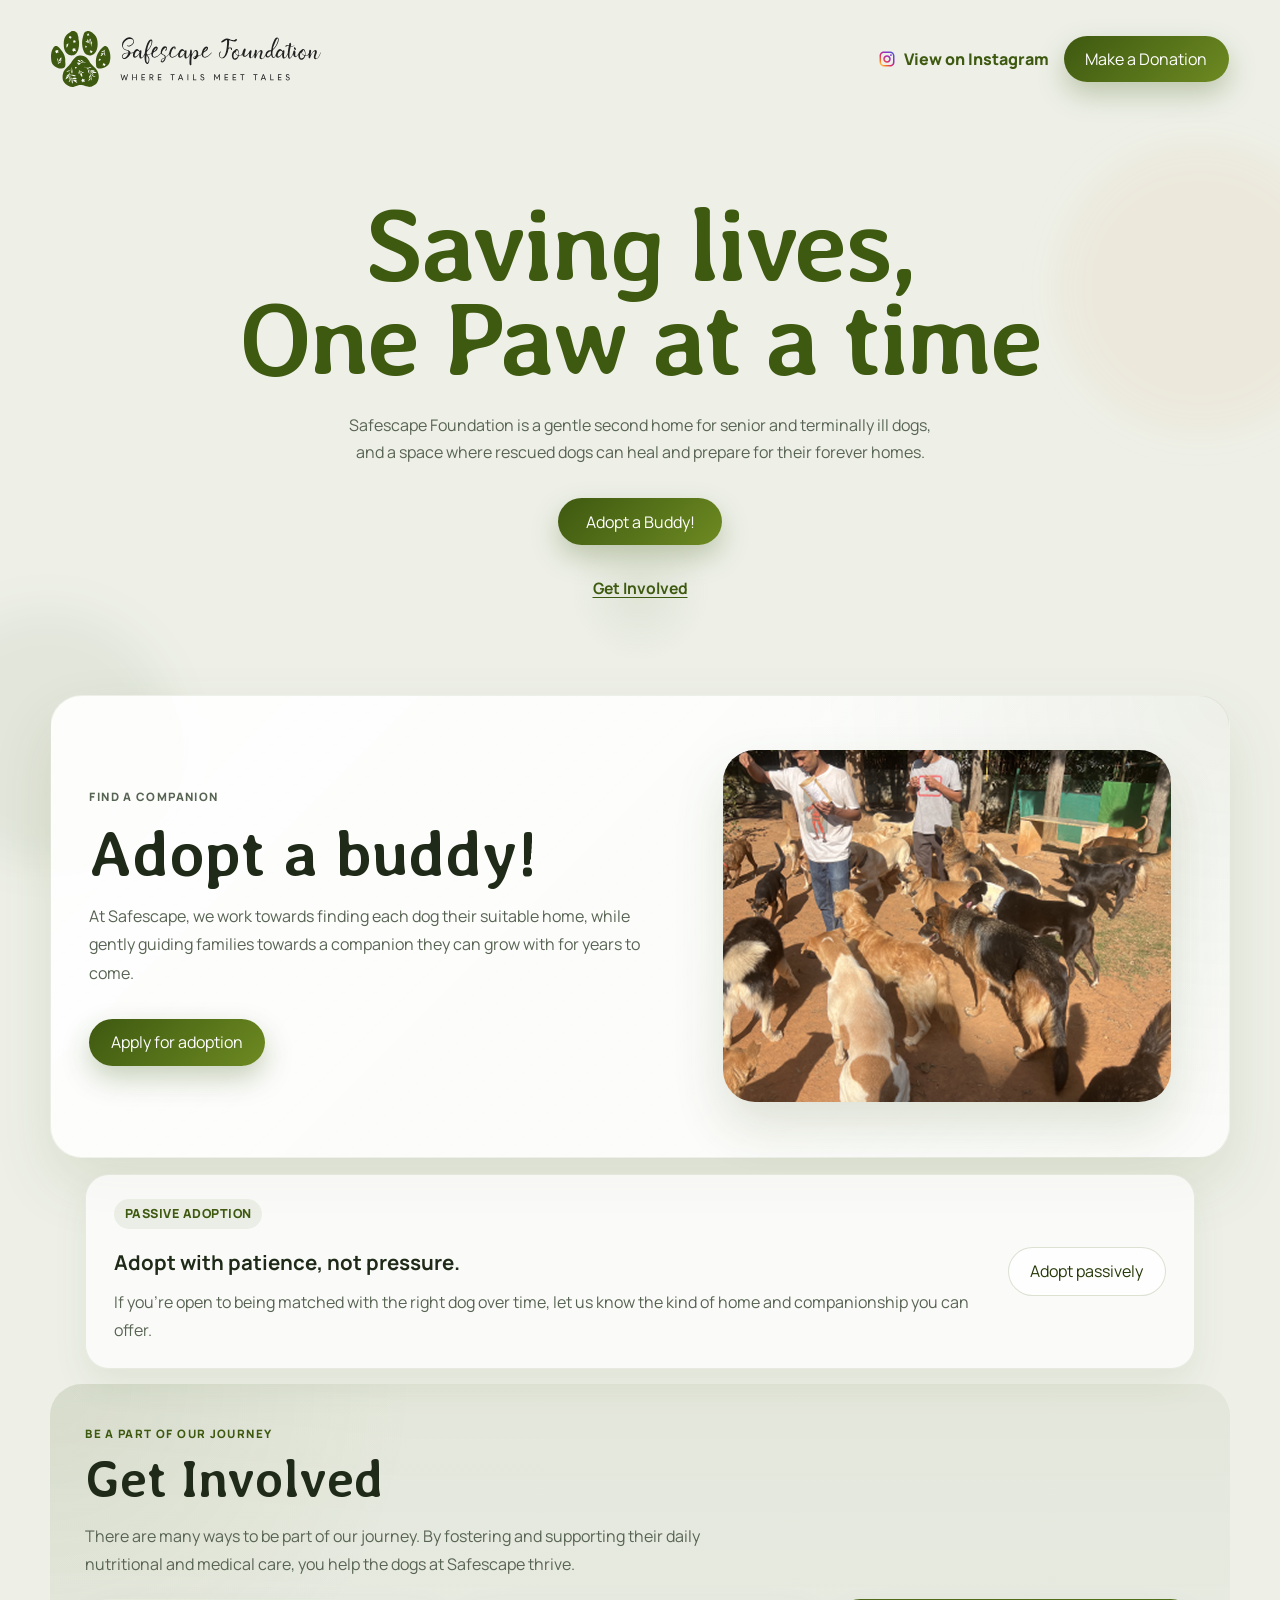
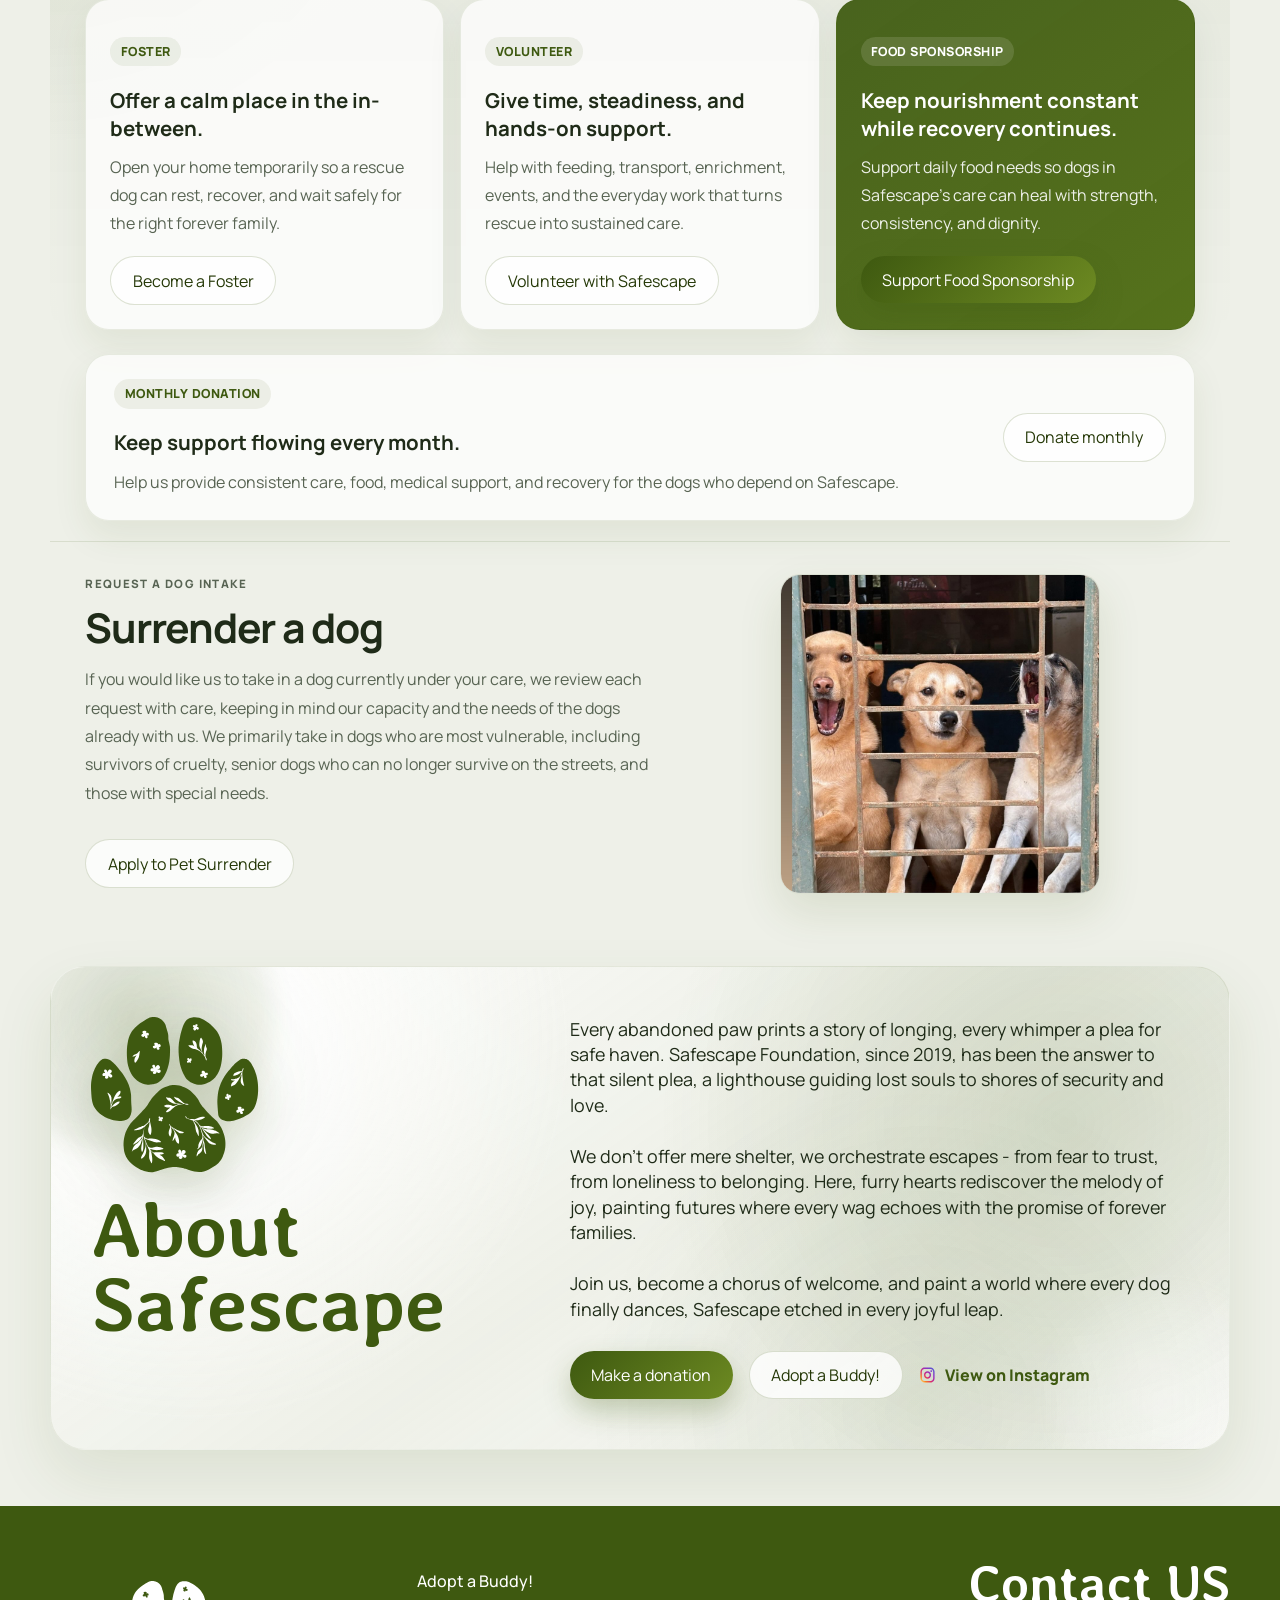
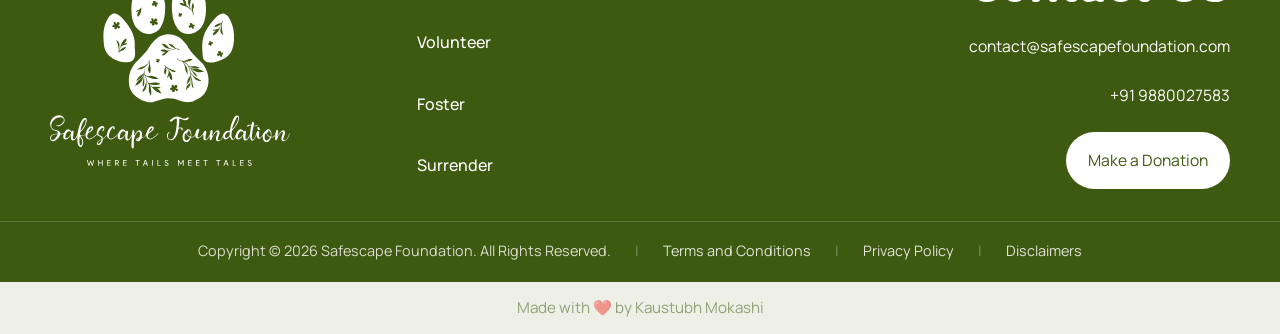
==== index.html @ 93ebe280 "add passive adoption entry point" ====
<!DOCTYPE html>
<html lang="en">
  <head>
    <meta charset="UTF-8" />
    <meta name="viewport" content="width=device-width, initial-scale=1.0" />
    <link rel="icon" type="image/svg+xml" href="assets/cursor.svg" sizes="any" />
    <title>Safescape Foundation</title>
    <meta
      name="description"
      content="Safescape Foundation rescues, rehabilitates, and rehomes abandoned dogs in Bengaluru through adoption, foster care, volunteering, food sponsorship, and responsible surrender."
    />
    <link rel="preconnect" href="https://fonts.googleapis.com" />
    <link rel="preconnect" href="https://fonts.gstatic.com" crossorigin />
    <link
      href="https://fonts.googleapis.com/css2?family=Averia+Libre:wght@400;700&family=Manrope:wght@400;500;600;700;800&display=swap"
      rel="stylesheet"
    />
    <link rel="stylesheet" href="styles.css?v=20260418_49" />
  </head>
  <body>
    <div class="page-shell">
      <header class="site-header">
	        <a class="brand" href="index.html#top" aria-label="Safescape Foundation home">
	          <img class="brand-logo" src="assets/vector-logo.svg" alt="Safescape Foundation" />
	          </a>

        <div class="header-actions">
          <a class="instagram-link instagram-link-header" href="https://www.instagram.com/safescapefoundation/" target="_blank" rel="noreferrer">
            <img class="instagram-link-icon" src="assets/instagram-gradient.svg" alt="" />
            <span>View on Instagram</span>
          </a>
          <a class="button button-primary button-donate" href="https://pages.razorpay.com/Safescape_Donation" target="_blank" rel="noreferrer">
            Make a Donation
          </a>
        </div>
      </header>

      <main id="top">
        <section class="hero-section">
          <div class="hero-copy">
            <h1><span class="hero-line">Saving lives,</span><span class="hero-line">One Paw at a time</span></h1>
            <p class="hero-lead">
              Safescape Foundation is a gentle second home for senior and terminally ill dogs, and a space where
              rescued dogs can heal and prepare for their forever homes.
            </p>
            <div class="hero-actions">
              <a class="button button-primary hero-donation-button" href="https://pages.razorpay.com/Safescape_Donation" target="_blank" rel="noreferrer">Make a Donation</a>
              <a class="button button-primary hero-adopt-button" href="apply-for-adoption.html">Adopt a Buddy!</a>
            </div>
            <p class="hero-support"><a href="#pillars">Get Involved</a></p>
          </div>
        </section>

        <section class="section feature-section feature-adopt" id="adopt">
          <div class="feature-shell">
            <div class="feature-copy">
              <p class="eyebrow">Find a companion</p>
              <h2>Adopt a buddy!</h2>
              <p>
                At Safescape, we work towards finding each dog their suitable home, while gently guiding families
                towards a companion they can grow with for years to come.
              </p>
              <div class="cta-row">
                <a class="button button-primary" href="apply-for-adoption.html">Apply for adoption</a>
              </div>
            </div>
            <div class="feature-illustration adopt-illustration" aria-hidden="true">
              <div class="adopt-illustration-frame">
                <img
                  class="adopt-illustration-photo"
                  src="assets/adopt-photo.jpg"
                  alt="Safescape rescue buddies"
                  loading="lazy"
                />
              </div>
            </div>
          </div>
        </section>

        <section class="section volunteer-callout passive-adoption-callout" aria-labelledby="passive-adoption-callout-title">
          <article class="volunteer-callout-card">
            <div class="volunteer-callout-copy">
              <p class="help-tag">Passive adoption</p>
              <h3 id="passive-adoption-callout-title">Adopt with patience, not pressure.</h3>
              <p>
                If you're open to being matched with the right dog over time, let us know the kind of home and
                companionship you can offer.
              </p>
            </div>
            <div class="volunteer-callout-actions">
              <a class="button button-secondary" href="adopt-passively.html">Adopt passively</a>
            </div>
          </article>
        </section>

        <section class="section feature-section section-involved" id="pillars">
          <div class="section-heading">
            <p class="eyebrow">Be a part of our journey</p>
            <h2>Get Involved</h2>
            <p class="section-intro">
              There are many ways to be part of our journey. By fostering and supporting their daily nutritional and
              medical care, you help the dogs at Safescape thrive.
            </p>
          </div>
          <div class="involved-grid">
            <article class="involved-card">
              <p class="help-tag">Foster</p>
              <h3>Offer a calm place in the in-between.</h3>
              <p>Open your home temporarily so a rescue dog can rest, recover, and wait safely for the right forever family.</p>
              <a class="button button-secondary" href="sign-up-as-foster.html">Become a Foster</a>
            </article>
            <article class="involved-card">
              <p class="help-tag">Volunteer</p>
              <h3>Give time, steadiness, and hands-on support.</h3>
              <p>Help with feeding, transport, enrichment, events, and the everyday work that turns rescue into sustained care.</p>
              <a class="button button-secondary" href="become-a-volunteer.html">Volunteer with Safescape</a>
            </article>
            <article class="involved-card involved-card-accent">
              <p class="help-tag">Food Sponsorship</p>
              <h3>Keep nourishment constant while recovery continues.</h3>
              <p>Support daily food needs so dogs in Safescape's care can heal with strength, consistency, and dignity.</p>
              <a class="button button-primary" href="food-sponsorship.html">Support Food Sponsorship</a>
            </article>
          </div>
        </section>

        <section class="section volunteer-callout" aria-labelledby="volunteer-callout-title">
          <article class="volunteer-callout-card">
            <div class="volunteer-callout-copy">
              <p class="help-tag">Monthly Donation</p>
              <h3 id="volunteer-callout-title">Keep support flowing every month.</h3>
              <p>Help us provide consistent care, food, medical support, and recovery for the dogs who depend on Safescape.</p>
            </div>
            <div class="volunteer-callout-actions">
              <a class="button button-secondary" href="monthly-donation.html">Donate monthly</a>
            </div>
          </article>
        </section>

        <section class="section feature-section section-surrender" id="trust">
          <div class="surrender-shell">
            <div class="surrender-copy">
              <p class="eyebrow">Request a dog intake</p>
              <h2>Surrender a dog</h2>
              <p>
                If you would like us to take in a dog currently under your care, we review each request with care,
                keeping in mind our capacity and the needs of the dogs already with us. We primarily take in dogs who
                are most vulnerable, including survivors of cruelty, senior dogs who can no longer survive on the
                streets, and those with special needs.
              </p>
              <a class="button button-secondary" href="application-to-surrender.html">Apply to Pet Surrender</a>
            </div>
            <div class="surrender-illustration" aria-hidden="true">
              <div class="surrender-illustration-frame">
                <img
                  class="surrender-illustration-photo"
                  src="assets/surrender-photo.jpg"
                  alt="Safescape rescue buddies"
                  loading="lazy"
                />
              </div>
            </div>
          </div>
        </section>

        <section class="section section-about" id="about">
          <div class="about-layout">
            <div class="about-mark">
              <div class="about-paw" aria-hidden="true">
                <img class="about-icon" src="assets/cursor.svg" alt="" />
              </div>
              <h2>About<br />Safescape</h2>
            </div>
            <div class="about-copy">
              <p>
                Every abandoned paw prints a story of longing, every whimper a plea for safe haven. Safescape Foundation,
                since 2019, has been the answer to that silent plea, a lighthouse guiding lost souls to shores of security
                and love.
              </p>
              <p>
                We don't offer mere shelter, we orchestrate escapes - from fear to trust, from loneliness to belonging.
                Here, furry hearts rediscover the melody of joy, painting futures where every wag echoes with the promise
                of forever families.
              </p>
              <p>
                Join us, become a chorus of welcome, and paint a world where every dog finally dances, Safescape etched in
                every joyful leap.
              </p>
              <div class="about-actions">
                <a class="button button-primary" href="https://pages.razorpay.com/Safescape_Donation" target="_blank" rel="noreferrer">Make a donation</a>
                <a class="button button-secondary" href="apply-for-adoption.html">Adopt a Buddy!</a>
                <a class="instagram-link" href="https://www.instagram.com/safescapefoundation/" target="_blank" rel="noreferrer">
                  <img class="instagram-link-icon" src="assets/instagram-gradient.svg" alt="" />
                  <span>View on Instagram</span>
                </a>
              </div>
            </div>
          </div>
        </section>
      </main>

      <footer class="site-footer" id="contact">
        <div class="footer-main">
          <div class="footer-brand-block">
            <a class="footer-logo-link" href="#top" aria-label="Safescape Foundation home">
              <img class="footer-logo" src="assets/footer-logo.svg" alt="Safescape Foundation" />
            </a>
          </div>

          <nav class="footer-nav" aria-label="Footer links">
            <a href="apply-for-adoption.html">Adopt a Buddy!</a>
            <a href="become-a-volunteer.html">Volunteer</a>
            <a href="sign-up-as-foster.html">Foster</a>
            <a href="application-to-surrender.html">Surrender</a>
          </nav>

          <div class="footer-contact-block">
            <h2>Contact US</h2>
            <a href="mailto:contact@safescapefoundation.com">contact@safescapefoundation.com</a>
            <a href="tel:+919880027583">+91 9880027583</a>
            <a class="button footer-donate-button" href="https://pages.razorpay.com/Safescape_Donation" target="_blank" rel="noreferrer">
              Make a Donation
            </a>
          </div>
        </div>

        <div class="footer-bottom">
          <p class="footer-legal">
            <span>Copyright © 2026 Safescape Foundation. All Rights Reserved.</span>
            <span class="footer-separator" aria-hidden="true">|</span>
            <a href="Terms-and-Conditions.html">Terms and Conditions</a>
            <span class="footer-separator" aria-hidden="true">|</span>
            <a href="Privacy-Policy.html">Privacy Policy</a>
            <span class="footer-separator" aria-hidden="true">|</span>
            <a href="Disclaimers.html">Disclaimers</a>
          </p>
        </div>
      </footer>

      <div class="site-credit" aria-label="Site credit">Made with ❤️ by Kaustubh Mokashi</div>
    </div>

    <dialog id="pet-dialog" class="pet-dialog">
      <button class="dialog-close" type="button" aria-label="Close pet details">×</button>
      <div id="pet-dialog-content"></div>
    </dialog>

    <script src="js/site-config.js?v=20260418_49"></script>
    <script src="js/site-data.js?v=20260418_10"></script>
    <script src="js/main.js?v=20260418_49"></script>
  </body>
</html>
---- styles.css ----
:root {
  --bg: #eef0e8;
  --bg-soft: #eef0e8;
  --surface: rgba(250, 244, 233, 0.82);
  --surface-strong: #faf1e5;
  --text: #1f2b18;
  --muted: #586453;
  --line: rgba(62, 89, 16, 0.14);
  --brand: #3e5910;
  --brand-deep: #253807;
  --accent: #d8772f;
  --accent-soft: #f2d2a7;
  --shadow: 0 28px 80px rgba(40, 56, 12, 0.14);
  --radius-xl: 32px;
  --radius-lg: 24px;
  --radius-md: 18px;
  --radius-sm: 14px;
  --max-width: 1180px;
}

* {
  box-sizing: border-box;
}

html {
  scroll-behavior: smooth;
}

body {
  margin: 0;
  font-family: "Manrope", sans-serif;
  color: var(--text);
  background: var(--bg);
}

@media (hover: hover) and (pointer: fine) {
  body,
  a,
  button,
  .button,
  .brand,
  label,
  summary {
    cursor: none;
  }

  .button-primary,
  .button-primary *,
  .site-footer,
  .site-footer *,
  .involved-card-accent,
  .involved-card-accent *,
  .form-tab.is-active,
  .form-tab.is-active *,
  .help-card-highlight,
  .help-card-highlight * {
    cursor: none;
  }

  .footer-donate-button,
  .footer-donate-button * {
    cursor: none;
  }

  input,
  textarea {
    cursor: text;
  }

  select {
    cursor: none;
  }
}

.site-cursor {
  --cursor-x: -999px;
  --cursor-y: -999px;
  --cursor-origin-x: 10px;
  --cursor-origin-y: 7px;
  --cursor-scale: 0.7;
  --cursor-scale-pressed: 0.56;
  position: fixed;
  top: 0;
  left: 0;
  width: 2.7rem;
  height: 2.5rem;
  pointer-events: none;
  z-index: 80;
  opacity: 0;
  transform: translate3d(var(--cursor-x), var(--cursor-y), 0) scale(var(--cursor-scale));
  transform-origin: var(--cursor-origin-x) var(--cursor-origin-y);
  transition:
    opacity 0.12s ease,
    filter 0.18s ease;
  will-change: transform, opacity, filter;
}

.site-cursor.is-visible {
  opacity: 1;
}

.site-cursor.is-clicking {
  transform: translate3d(var(--cursor-x), var(--cursor-y), 0) scale(var(--cursor-scale-pressed));
}

.site-cursor svg,
.site-cursor img {
  width: 100%;
  height: 100%;
  display: block;
  filter:
    drop-shadow(0 10px 22px rgba(62, 89, 16, 0.38))
    drop-shadow(0 0 28px rgba(62, 89, 16, 0.22));
  transform: rotate(-20deg);
  transform-origin: 50% 50%;
  transition: filter 220ms cubic-bezier(0.22, 1, 0.36, 1);
  will-change: transform, filter;
}

.site-cursor.is-on-dark svg,
.site-cursor.is-on-dark img {
  filter:
    drop-shadow(0 10px 22px rgba(255, 255, 255, 0.26))
    drop-shadow(0 0 30px rgba(255, 255, 255, 0.18));
}

.site-cursor.is-upright svg,
.site-cursor.is-upright img {
  transform: rotate(0deg);
}

@keyframes cursorStampFade {
  0% {
    opacity: 0.9;
  }
  100% {
    opacity: 0;
  }
}

.cursor-stamp {
  position: fixed;
  top: 0;
  left: 0;
  width: 2.7rem;
  height: 2.5rem;
  pointer-events: none;
  z-index: 79;
  opacity: 0;
  transform-origin: 10px 7px;
  animation: cursorStampFade 2s ease-out forwards;
}

.cursor-stamp img {
  width: 100%;
  height: 100%;
  display: block;
  transform: rotate(-20deg);
  transform-origin: 50% 50%;
  filter: none;
}

.cursor-stamp.is-upright img {
  transform: rotate(0deg);
}

@keyframes footprintTrailFade {
  0% {
    opacity: 0;
  }

  18% {
    opacity: 0.88;
  }

  100% {
    opacity: 0;
  }
}

.footprints-layer {
  position: absolute;
  inset: 0;
  pointer-events: none;
  overflow: visible;
  z-index: 30;
}

.has-footprints {
  position: relative;
}

.footprint-stamp {
  position: absolute;
  width: 16.62px;
  height: 31.38px;
  opacity: 0;
  transform: translate3d(-50%, -50%, 0) rotate(var(--footprint-angle)) scale(var(--footprint-scale));
  transform-origin: center center;
  animation: footprintTrailFade 2s ease-out forwards;
  will-change: transform, opacity;
}

.footprint-stamp img {
  width: 100%;
  height: 100%;
  display: block;
  filter:
    drop-shadow(0 8px 18px rgba(62, 89, 16, 0.12))
    drop-shadow(0 0 18px rgba(62, 89, 16, 0.08));
}

.footprint-stamp--paw {
  width: 15.74px;
  height: 14.62px;
}

@media (prefers-reduced-motion: reduce) {
  .site-cursor svg,
  .site-cursor img {
    transition: none;
  }

  .footprint-stamp {
    animation: none;
    opacity: 0;
  }
}

img {
  max-width: 100%;
  display: block;
}

button,
a {
  font: inherit;
}

button {
  cursor: pointer;
}

.page-shell {
  position: relative;
  overflow: clip;
}

.page-shell::before,
.page-shell::after {
  content: "";
  position: fixed;
  inset: auto;
  z-index: -1;
  border-radius: 50%;
  filter: blur(20px);
}

.page-shell::before {
  width: 18rem;
  height: 18rem;
  right: -4rem;
  top: 9rem;
  background: rgba(216, 119, 47, 0.06);
}

.page-shell::after {
  width: 16rem;
  height: 16rem;
  left: -5rem;
  top: 38rem;
  background: rgba(62, 89, 16, 0.06);
}

.site-header,
.hero-section,
.section,
.site-footer {
  width: min(calc(100% - 2rem), var(--max-width));
  margin-inline: auto;
}

.site-header {
  position: sticky;
  top: 1rem;
  z-index: 20;
  display: flex;
  align-items: center;
  justify-content: space-between;
  gap: 1rem;
  margin-top: 1rem;
  padding: 0.9rem 0;
  border: 1px solid transparent;
  border-radius: 999px;
  backdrop-filter: blur(0);
  background: transparent;
  box-shadow: none;
  transition:
    padding 0.24s ease,
    background 0.24s ease,
    border-color 0.24s ease,
    box-shadow 0.24s ease,
    backdrop-filter 0.24s ease;
}

.site-header.is-scrolled {
  padding: 0.9rem 1rem;
  border-color: rgba(255, 255, 255, 0.65);
  backdrop-filter: blur(22px);
  /* Glassy blur without an obvious "fill" tint. */
  background: rgba(255, 255, 255, 0.18);
  box-shadow:
    0 22px 70px rgba(46, 58, 20, 0.16),
    0 10px 26px rgba(46, 58, 20, 0.08);
}

.brand {
  display: inline-flex;
  align-items: center;
  color: inherit;
  text-decoration: none;
}

.brand-logo {
  display: block;
  height: 3.45rem;
  width: auto;
  max-width: min(18.5rem, 46vw);
}

.header-actions {
  display: flex;
  align-items: center;
  justify-content: flex-end;
  gap: 0.9rem;
}

.instagram-link {
  display: inline-flex;
  align-items: center;
  gap: 0.55rem;
  color: var(--brand);
  font-weight: 800;
  text-decoration: none;
  padding: 0.2rem 0;
  border-radius: 0;
  border: 0;
  min-height: 0;
  line-height: 1;
  background: transparent;
  box-shadow: none;
  transition: color 0.18s ease;
  white-space: nowrap;
}

.instagram-link:hover {
  color: rgba(62, 89, 16, 0.72);
  text-decoration: underline;
  text-underline-offset: 0.16em;
}

.instagram-link-icon {
  width: 1.1rem;
  height: 1.1rem;
  display: block;
  object-fit: contain;
}

.instagram-link-header {
  padding-inline: 0;
}

.cta-row {
  display: flex;
  align-items: center;
  gap: 0.9rem;
  flex-wrap: wrap;
}

.cta-row .button,
.cta-row .instagram-link {
  margin-top: 0;
}

.cta-row .instagram-link {
  /* Match the primary button's vertical rhythm for perfect center alignment. */
  padding: 0.95rem 0;
  transform: translateY(2px);
}

.cta-row .instagram-link-icon {
  width: 1.25rem;
  height: 1.25rem;
}

.cta-row .instagram-link:hover {
  /* Keep alignment stable on hover. */
  transform: translateY(2px);
}

.site-footer a {
  color: var(--text);
  text-decoration: none;
}

.site-footer a:hover {
  color: var(--brand);
}

.button {
  display: inline-flex;
  align-items: center;
  justify-content: center;
  gap: 0.5rem;
  border: 0;
  border-radius: 999px;
  padding: 0.95rem 1.35rem;
  line-height: 1;
  text-decoration: none;
  transition: transform 0.18s ease, box-shadow 0.18s ease, background 0.18s ease;
}

.button:hover {
  transform: translateY(-1px);
}

.button-primary {
  background: linear-gradient(135deg, var(--brand), #6d8a22);
  color: white;
  box-shadow: 0 12px 28px rgba(62, 89, 16, 0.28);
}

.button:disabled,
.button[disabled] {
  opacity: 0.5;
  cursor: not-allowed;
  transform: none;
  box-shadow: none;
  filter: saturate(0.7) grayscale(0.15);
}

.button-primary:disabled,
.button-primary[disabled] {
  background: linear-gradient(135deg, rgba(62, 89, 16, 0.78), rgba(109, 138, 34, 0.78));
  color: rgba(255, 255, 255, 0.72);
}

.button-secondary {
  background: rgba(255, 255, 255, 0.78);
  color: var(--brand-deep);
  border: 1px solid rgba(62, 89, 16, 0.18);
}

.reveal-section {
  opacity: 1;
  transform: translateY(0);
}

body.js-ready .reveal-section {
  opacity: 0;
  transform: translateY(40px);
  transition:
    opacity 0.7s ease,
    transform 0.7s ease;
  will-change: opacity, transform;
}

body.js-ready .reveal-section.is-visible {
  opacity: 1;
  transform: translateY(0);
}

@media (prefers-reduced-motion: reduce) {
  body.js-ready .reveal-section,
  body.js-ready .reveal-section.is-visible,
  .site-header {
    transition: none;
    transform: none;
    opacity: 1;
  }
}

.hero-section {
  position: relative;
  display: block;
  padding: 6rem 0 4.25rem;
  text-align: center;
}

.eyebrow {
  margin: 0 0 0.8rem;
  color: var(--brand);
  font-weight: 800;
  text-transform: uppercase;
  letter-spacing: 0.12em;
  font-size: 0.72rem;
}

.hero-copy h1,
.section-heading h2,
.site-footer h2,
.pet-dialog h3 {
  margin: 0;
  font-family: "Averia Libre", cursive;
  line-height: 1.02;
}

.hero-copy h1 {
  font-size: clamp(4rem, 8vw, 7rem);
  max-width: none;
  margin-inline: auto;
  color: #3e5910;
  line-height: 0.92;
  letter-spacing: -0.03em;
}

.hero-copy h1 .hero-line {
  display: block;
  white-space: nowrap;
}

.hero-lead,
.story-card p,
.help-card p,
.section-note,
.form-panel-header p,
.instagram-empty p,
.site-footer p,
.site-footer a,
.pet-copy p,
.pet-meta li,
.form-status {
  color: var(--muted);
  line-height: 1.7;
}

.hero-lead {
  max-width: 38rem;
  margin: 1.6rem auto 0;
  font-size: 1rem;
}

.hero-actions {
  display: flex;
  gap: 0.9rem;
  flex-wrap: wrap;
  justify-content: center;
  margin-top: 2rem;
}

.hero-donation-button {
  display: none;
}

.hero-adopt-button {
  padding-inline: 1.7rem;
}

.hero-support {
  margin: 2rem 0 0;
  font-size: 0.98rem;
}

.hero-support a {
  color: var(--brand);
  font-weight: 700;
  text-decoration: underline;
  text-underline-offset: 0.16em;
}

.hero-section::before {
  content: "";
  position: absolute;
  left: 50%;
  bottom: 0.2rem;
  width: 9rem;
  height: 9rem;
  transform: translateX(-50%);
  background: radial-gradient(circle at center, rgba(62, 89, 16, 0.08), transparent 68%);
  pointer-events: none;
}

.hero-stats li,
.story-card,
.help-card,
.forms-shell,
.touchpoint-card,
.trust-card,
.instagram-feed,
.site-footer,
.pet-card,
.policy-layout,
.policy-card {
  border: 1px solid rgba(255, 255, 255, 0.55);
  background: var(--surface);
  backdrop-filter: blur(18px);
  box-shadow: var(--shadow);
}

.section {
  padding: 1.75rem 0 0;
}

.section-heading {
  margin-bottom: 1.35rem;
}

.section-intro {
  max-width: 42rem;
  margin: 1rem 0 0;
  color: var(--muted);
  line-height: 1.75;
}

.section-heading h2,
.site-footer h2 {
  font-size: clamp(2rem, 4vw, 3.2rem);
  max-width: none;
}

.section-heading-inline {
  display: flex;
  align-items: end;
  justify-content: space-between;
  gap: 1rem;
}

.section-about {
  position: relative;
  overflow: hidden;
  margin-top: 2.25rem;
  padding: 3.1rem 2.5rem;
  border-radius: 2.2rem;
  background:
    radial-gradient(circle at 12% 16%, rgba(255, 255, 255, 0.9), transparent 34%),
    radial-gradient(circle at 86% 32%, rgba(62, 89, 16, 0.18), transparent 38%),
    radial-gradient(circle at 74% 92%, rgba(62, 89, 16, 0.12), transparent 34%),
    linear-gradient(145deg, rgba(255, 255, 255, 0.76), rgba(238, 240, 232, 0.92) 52%, rgba(255, 255, 255, 0.7));
  border: 1px solid rgba(62, 89, 16, 0.08);
  box-shadow: 0 26px 60px rgba(62, 89, 16, 0.1);
}

.section-about::before,
.section-about::after {
  content: "";
  position: absolute;
  border-radius: 50%;
  pointer-events: none;
}

.section-about::before {
  width: 18rem;
  height: 18rem;
  top: -6rem;
  left: -4rem;
  background: radial-gradient(circle, rgba(62, 89, 16, 0.22), rgba(62, 89, 16, 0));
  filter: blur(10px);
}

.section-about::after {
  width: 14rem;
  height: 14rem;
  right: -3rem;
  bottom: -4rem;
  background: radial-gradient(circle, rgba(255, 255, 255, 0.4), rgba(255, 255, 255, 0));
  filter: blur(12px);
}

@media (prefers-reduced-motion: no-preference) {
  .section-about::before {
    animation: aboutFloatA 12s ease-in-out infinite alternate;
  }

  .section-about::after {
    animation: aboutFloatB 14s ease-in-out infinite alternate;
  }
}

@keyframes aboutFloatA {
  0% {
    transform: translate3d(0, 0, 0) scale(1);
  }
  100% {
    transform: translate3d(2.25rem, 1.25rem, 0) scale(1.05);
  }
}

@keyframes aboutFloatB {
  0% {
    transform: translate3d(0, 0, 0) scale(1);
  }
  100% {
    transform: translate3d(-2rem, -1.5rem, 0) scale(1.08);
  }
}

.about-layout {
  position: relative;
  z-index: 1;
  display: grid;
  grid-template-columns: 0.82fr 1.18fr;
  gap: 3rem;
  align-items: start;
}

.about-mark {
  display: grid;
  gap: 1.3rem;
  align-content: start;
}

.about-mark h2 {
  margin: 0;
  font-family: "Averia Libre", cursive;
  font-size: clamp(3.2rem, 6vw, 5rem);
  line-height: 0.96;
  color: #3e5910;
}

.about-paw {
  position: relative;
  width: 10.5rem;
  height: 9.75rem;
  display: grid;
  place-items: center;
  padding: 0;
  border-radius: 0;
  background: transparent;
  box-shadow: none;
}

.about-icon {
  width: min(10.5rem, 100%);
  height: auto;
  object-fit: contain;
  filter:
    drop-shadow(0 18px 22px rgba(62, 89, 16, 0.16))
    drop-shadow(0 0 36px rgba(62, 89, 16, 0.12));
}

.about-copy {
  display: grid;
  gap: 1.6rem;
}

.about-copy p {
  margin: 0;
  color: var(--text);
  line-height: 1.42;
  font-size: 1.12rem;
  max-width: 38rem;
}

.about-actions {
  display: flex;
  gap: 1rem;
  flex-wrap: wrap;
  margin-top: 0.2rem;
}

.feature-shell,
.surrender-shell {
  display: grid;
  grid-template-columns: 1.05fr 0.95fr;
  gap: 2.2rem;
  align-items: center;
}

.feature-copy p,
.surrender-copy p {
  color: var(--muted);
  line-height: 1.78;
}

.feature-copy h2,
.surrender-copy h2 {
  margin: 0;
  font-family: "Averia Libre", cursive;
  font-size: clamp(2.4rem, 5vw, 4.1rem);
  line-height: 1.02;
  max-width: none;
}

.feature-copy .button,
.surrender-copy .button {
  margin-top: 1rem;
}

.feature-copy .cta-row {
  margin-top: 1rem;
}

.feature-adopt .feature-shell {
  padding: 2.4rem;
  border-radius: 2rem;
  background:
    radial-gradient(circle at top right, rgba(62, 89, 16, 0.08), transparent 34%),
    linear-gradient(135deg, rgba(255, 255, 255, 0.92), rgba(255, 255, 255, 0.72));
  border: 1px solid rgba(62, 89, 16, 0.08);
  box-shadow: 0 26px 60px rgba(62, 89, 16, 0.12);
}

.feature-illustration {
  position: relative;
  min-height: 24rem;
}

.adopt-illustration-frame {
  position: absolute;
  inset: 1rem 1.2rem 1rem 2.4rem;
  border-radius: 2rem;
  background: linear-gradient(180deg, rgba(255, 255, 255, 0.9), rgba(232, 236, 224, 0.9));
  box-shadow: 0 24px 50px rgba(62, 89, 16, 0.16);
  overflow: hidden;
}

.adopt-illustration-photo {
  width: 100%;
  height: 100%;
  object-fit: cover;
  object-position: center;
  display: block;
  transform: scale(1.02);
}

.paw-print {
  position: absolute;
  inset: 50% auto auto 50%;
  width: 12rem;
  height: 12rem;
  transform: translate(-50%, -50%);
}

.paw-pad {
  position: absolute;
  display: block;
  background: #3e5910;
  border-radius: 50%;
}

.paw-pad-main {
  width: 6.3rem;
  height: 5.4rem;
  left: 2.85rem;
  top: 5.45rem;
  border-radius: 48% 48% 42% 42%;
}

.paw-pad-top {
  width: 2.6rem;
  height: 3.3rem;
}

.paw-pad-top-one {
  left: 0.9rem;
  top: 4rem;
}

.paw-pad-top-two {
  left: 3.15rem;
  top: 1rem;
}

.paw-pad-top-three {
  left: 6.2rem;
  top: 0.95rem;
}

.paw-pad-top-four {
  left: 8.55rem;
  top: 4rem;
}

.illustration-note {
  position: absolute;
  padding: 0.95rem 1.1rem;
  border-radius: 1.2rem;
  background: #ffffff;
  border: 1px solid rgba(62, 89, 16, 0.08);
  box-shadow: 0 18px 40px rgba(62, 89, 16, 0.12);
  color: var(--text);
  font-weight: 700;
  max-width: 16rem;
}

.illustration-note-top {
  top: 0;
  right: 0;
}

.illustration-note-bottom {
  left: 0;
  bottom: 2.2rem;
}

.section-involved {
  position: relative;
  margin-top: 1rem;
  padding: 2.6rem 2.2rem 0.5rem;
  border-radius: 2rem;
  background:
    linear-gradient(180deg, rgba(62, 89, 16, 0.06), rgba(62, 89, 16, 0)),
  radial-gradient(circle at top left, rgba(62, 89, 16, 0.08), transparent 28%);
}

.volunteer-callout {
  margin-top: 1rem;
  padding: 0 2.2rem;
}

.volunteer-callout-card {
  display: flex;
  align-items: center;
  justify-content: space-between;
  gap: 1.5rem;
  width: 100%;
  padding: 1.5rem 1.75rem;
  border-radius: 1.5rem;
  background: rgba(255, 255, 255, 0.72);
  border: 1px solid rgba(62, 89, 16, 0.1);
  box-shadow: 0 16px 34px rgba(62, 89, 16, 0.08);
}

.volunteer-callout-copy {
  min-width: 0;
}

.volunteer-callout-copy .help-tag {
  margin-top: 0;
}

.volunteer-callout-copy h3 {
  margin: 0.45rem 0 0.7rem;
  font-size: 1.28rem;
}

.volunteer-callout-copy p:last-of-type {
  margin: 0;
  color: var(--muted);
  line-height: 1.75;
}

.volunteer-callout-actions {
  display: flex;
  justify-content: flex-end;
  flex: 0 0 auto;
}

.monthly-donation-form {
  margin-top: 1.2rem;
}

.monthly-donation-field {
  gap: 0.85rem;
}

.monthly-donation-label {
  color: var(--text);
  font-size: 1rem;
  font-weight: 700;
}

.monthly-donation-options {
  display: grid;
  grid-template-columns: repeat(2, minmax(0, 1fr));
  gap: 0.85rem;
}

.monthly-donation-pill {
  appearance: none;
  border: 1px solid rgba(62, 89, 16, 0.16);
  border-radius: 999px;
  background: rgba(255, 255, 255, 0.86);
  color: var(--brand-deep);
  padding: 1rem 1.1rem;
  font: inherit;
  font-weight: 800;
  text-align: center;
  transition:
    transform 0.18s ease,
    background 0.18s ease,
    color 0.18s ease,
    box-shadow 0.18s ease,
    border-color 0.18s ease;
}

.monthly-donation-pill:hover {
  transform: translateY(-1px);
}

.monthly-donation-pill.is-selected {
  background: linear-gradient(135deg, var(--brand), #6d8a22);
  color: #ffffff;
  border-color: transparent;
  box-shadow: 0 12px 28px rgba(62, 89, 16, 0.22);
}

.monthly-donation-actions {
  margin-top: 1.4rem;
}

.monthly-donation-actions .button {
  width: 100%;
}

@media (max-width: 860px) {
  .volunteer-callout-card {
    flex-direction: column;
    align-items: stretch;
  }

  .volunteer-callout-actions {
    justify-content: flex-start;
  }

  .monthly-donation-options {
    grid-template-columns: 1fr;
  }
}

.involved-grid {
  display: grid;
  grid-template-columns: repeat(3, minmax(0, 1fr));
  gap: 1rem;
}

.involved-card {
  padding: 1.5rem;
  border-radius: 1.5rem;
  background: rgba(255, 255, 255, 0.72);
  border: 1px solid rgba(62, 89, 16, 0.1);
  box-shadow: 0 16px 34px rgba(62, 89, 16, 0.08);
}

.involved-card h3 {
  margin: 0.45rem 0 0.7rem;
  font-size: 1.28rem;
}

.involved-card p:last-of-type {
  margin: 0;
  color: var(--muted);
  line-height: 1.75;
}

.involved-card .button {
  margin-top: 1.2rem;
}

.involved-card-accent {
  background: linear-gradient(145deg, rgba(62, 89, 16, 0.94), rgba(78, 108, 19, 0.96));
  color: #ffffff;
}

.involved-card-accent .help-tag,
.involved-card-accent h3,
.involved-card-accent p {
  color: #ffffff;
}

.involved-card-accent .help-tag {
  background: rgba(255, 255, 255, 0.12);
}

.involved-card-accent p:last-of-type {
  color: rgba(255, 255, 255, 0.9);
}

.section-surrender {
  margin-top: 1.3rem;
  padding-top: 2rem;
  padding-inline: 2.2rem;
  padding-bottom: 2.25rem;
  margin-bottom: 1.75rem;
  border-top: 1px solid rgba(62, 89, 16, 0.12);
}

.surrender-shell {
  align-items: start;
}

.surrender-copy h2 {
  font-family: "Manrope", sans-serif;
  font-size: clamp(2rem, 3.2vw, 2.7rem);
  font-weight: 700;
  letter-spacing: -0.03em;
}

.surrender-illustration {
  display: grid;
  place-items: center;
  min-height: 16rem;
}

.surrender-illustration-frame {
  width: min(20rem, 100%);
  aspect-ratio: 1 / 1;
  border-radius: 1.25rem;
  overflow: hidden;
  background: rgba(255, 255, 255, 0.42);
  border: 1px solid rgba(62, 89, 16, 0.14);
  box-shadow: 0 18px 44px rgba(62, 89, 16, 0.12);
}

.surrender-illustration-photo {
  width: 100%;
  height: 100%;
  object-fit: cover;
  object-position: center;
  display: block;
  transform: scale(1.02);
}

.document-illustration {
  width: 12rem;
  min-height: 14rem;
  padding: 1.8rem 1.4rem;
  border: 1px solid rgba(62, 89, 16, 0.18);
  border-radius: 0.75rem;
  background: rgba(255, 255, 255, 0.45);
}

.document-illustration span {
  display: block;
  height: 0.7rem;
  margin-bottom: 1rem;
  background: rgba(62, 89, 16, 0.16);
  border-radius: 999px;
}

.document-illustration span:nth-child(1) {
  width: 68%;
}

.document-illustration span:nth-child(2) {
  width: 100%;
}

.document-illustration span:nth-child(3) {
  width: 82%;
}

.story-grid,
.help-grid,
.core-values,
.trust-grid,
.footer-grid {
  display: grid;
  gap: 1rem;
}

.story-grid {
  grid-template-columns: 1.45fr 0.85fr;
  gap: 2rem;
  align-items: start;
}

.story-card {
  padding: 0;
  border: 0;
  border-radius: 0;
  background: transparent;
  box-shadow: none;
  backdrop-filter: none;
}

.core-values {
  align-content: start;
  gap: 1.25rem;
  padding-left: 1.5rem;
  border-left: 1px solid rgba(62, 89, 16, 0.14);
}

.story-card h3,
.help-card h3,
.form-panel-header h3,
.policy-card h2,
.policy-card h3 {
  margin: 0 0 0.6rem;
  font-size: 1.18rem;
}

.story-card-wide {
  padding-right: 1.5rem;
}

.accent-card {
  background: transparent;
}

.core-values .story-card {
  padding-bottom: 1.1rem;
  border-bottom: 1px solid rgba(62, 89, 16, 0.1);
}

.core-values .story-card:last-child {
  padding-bottom: 0;
  border-bottom: 0;
}

.help-grid,
.footer-grid,
.trust-grid {
  grid-template-columns: repeat(auto-fit, minmax(220px, 1fr));
}

.help-card {
  padding: 1.4rem;
  border-radius: var(--radius-lg);
  display: flex;
  flex-direction: column;
  justify-content: space-between;
  gap: 1rem;
}

.help-card-highlight {
  background: linear-gradient(145deg, rgba(62, 89, 16, 0.95), rgba(84, 113, 25, 0.95));
  color: white;
}

.help-card-highlight p,
.help-card-highlight .help-tag,
.help-card-highlight h3 {
  color: white;
}

.help-tag {
  display: inline-flex;
  width: fit-content;
  padding: 0.4rem 0.65rem;
  border-radius: 999px;
  background: rgba(62, 89, 16, 0.08);
  color: var(--brand);
  font-size: 0.78rem;
  font-weight: 800;
  letter-spacing: 0.04em;
  text-transform: uppercase;
}

.trust-card {
  max-width: 64rem;
  padding: 0 0 0 1.5rem;
  border: 0;
  border-left: 4px solid rgba(62, 89, 16, 0.16);
  border-radius: 0;
  background: transparent;
  box-shadow: none;
  backdrop-filter: none;
  display: grid;
  gap: 1rem;
  align-content: start;
}

.trust-card h3 {
  margin: 0;
  font-size: 1.3rem;
}

.trust-card p {
  margin: 0;
  color: var(--muted);
  line-height: 1.75;
}

.trust-card .button-secondary {
  justify-self: start;
}

.pet-grid {
  display: grid;
  grid-template-columns: repeat(3, minmax(0, 1fr));
  gap: 1rem;
}

.pet-card {
  position: relative;
  overflow: hidden;
  padding: 1.4rem;
  border-radius: var(--radius-xl);
}

.pet-card::before {
  content: "";
  position: absolute;
  inset: 0;
  background: radial-gradient(circle at top right, rgba(216, 119, 47, 0.2), transparent 38%);
  pointer-events: none;
}

.pet-card-head {
  display: flex;
  justify-content: space-between;
  gap: 1rem;
  align-items: start;
}

.pet-avatar {
  display: inline-grid;
  place-items: center;
  width: 4rem;
  height: 4rem;
  border-radius: 1.3rem;
  background: linear-gradient(135deg, rgba(62, 89, 16, 0.9), rgba(216, 119, 47, 0.85));
  color: white;
  font-family: "Averia Libre", cursive;
  font-size: 1.5rem;
}

.pet-status {
  display: inline-flex;
  padding: 0.38rem 0.7rem;
  border-radius: 999px;
  background: rgba(62, 89, 16, 0.08);
  color: var(--brand);
  font-size: 0.76rem;
  font-weight: 800;
  text-transform: uppercase;
  letter-spacing: 0.05em;
}

.pet-card h3 {
  margin: 0.85rem 0 0.45rem;
  font-size: 1.45rem;
}

.pet-subtitle {
  margin: 0;
  color: var(--muted);
  font-weight: 700;
}

.pet-meta {
  list-style: none;
  padding: 0;
  margin: 1rem 0;
  display: grid;
  gap: 0.55rem;
}

.pet-meta li {
  display: flex;
  justify-content: space-between;
  gap: 1rem;
  padding-bottom: 0.55rem;
  border-bottom: 1px dashed rgba(62, 89, 16, 0.14);
}

.pet-card p {
  margin: 0;
  color: var(--muted);
  line-height: 1.65;
}

.pet-actions {
  display: flex;
  gap: 0.75rem;
  flex-wrap: wrap;
  margin-top: 1.2rem;
}

.forms-shell {
  display: grid;
  grid-template-columns: 15rem 1fr;
  gap: 1rem;
  border-radius: var(--radius-xl);
  padding: 1rem;
}

.touchpoint-grid {
  display: grid;
  grid-template-columns: repeat(auto-fit, minmax(220px, 1fr));
  gap: 1rem;
}

.touchpoint-card {
  display: grid;
  gap: 0.9rem;
  align-content: start;
  border-radius: var(--radius-lg);
  padding: 1.4rem;
  background: rgba(255, 253, 248, 0.9);
  border: 1px solid rgba(62, 89, 16, 0.12);
}

.touchpoint-card h3,
.form-page-hero h1 {
  margin: 0;
}

.touchpoint-card p:last-of-type {
  margin: 0;
  color: var(--muted);
  line-height: 1.7;
}

.form-page-body {
  min-height: 100vh;
}

.form-page-layout {
  width: min(calc(100% - 2rem), var(--max-width));
  margin: 0 auto 2rem;
}

.form-page-header {
  width: min(calc(100% - 2rem), var(--max-width));
}

.form-page-body .form-page-layout,
.form-page-body .form-page-header {
  width: min(calc(100% - 2rem), var(--max-width));
}

/* Narrow centered column for the actual question cards. */
.form-page-body .form-panel-header,
.form-page-body .sheet-form {
  width: min(80vw, 750px);
  margin-inline: auto;
}

.monthly-donation-page .form-panel-header,
.monthly-donation-page .lead-form {
  width: min(80vw, 750px);
  margin-inline: auto;
}

.form-page-main {
  display: grid;
  gap: 1.5rem;
  padding-top: 1.5rem;
}

.form-page-title {
  margin: 0;
  font-family: "Averia Libre", cursive;
  color: var(--brand);
  font-size: clamp(2.2rem, 4.6vw, 3.4rem);
  line-height: 1.05;
  white-space: nowrap;
}

.form-page-subtitle {
  margin: 0.85rem 0 0;
  color: var(--muted);
  line-height: 1.7;
  max-width: 56rem;
}

.form-page-hero,
.form-page-panel {
  border-radius: calc(var(--radius-xl) + 4px);
  padding: 2rem;
}

.form-page-hero {
  display: grid;
  gap: 0.9rem;
}

.form-page-hero p,
.form-page-note {
  margin: 0;
  color: var(--muted);
  line-height: 1.7;
}

.form-page-panel .form-panel-header h3 {
  margin: 0;
}

.form-page-panel .form-panel-header p {
  margin: 0.75rem 0 0;
  color: var(--muted);
}

.form-switcher {
  display: grid;
  gap: 0.75rem;
}

.form-tab {
  text-align: left;
  padding: 1rem 1rem;
  border-radius: 1rem;
  border: 1px solid rgba(62, 89, 16, 0.14);
  background: rgba(255, 255, 255, 0.72);
  color: var(--brand-deep);
  font-weight: 800;
}

.form-tab.is-active {
  background: linear-gradient(135deg, var(--brand), #6d8a22);
  color: white;
  box-shadow: 0 18px 36px rgba(62, 89, 16, 0.22);
}

.form-panel {
  background: rgba(255, 253, 248, 0.92);
  border-radius: var(--radius-lg);
  padding: 1.3rem;
  border: 1px solid rgba(62, 89, 16, 0.09);
}

.form-page-panel-bare {
  padding: 0;
  border-radius: 0;
  border: 0;
  background: transparent;
  box-shadow: none;
  backdrop-filter: none;
}

.form-panel-bare {
  padding: 0;
  border-radius: 0;
  border: 0;
  background: transparent;
}

.sheet-form {
  margin-top: 1.5rem;
  display: grid;
  gap: 1.9rem;
}

.form-section {
  padding-top: 1.25rem;
  border-top: 1px solid rgba(62, 89, 16, 0.1);
}

.form-section:first-of-type {
  border-top: 0;
  padding-top: 0;
}

.form-section h2 {
  margin: 0 0 0.65rem;
  font-family: "Averia Libre", cursive;
  color: var(--brand-deep);
  font-size: 1.6rem;
  line-height: 1.15;
}

.calendar-embed-block {
  margin: 1rem 0 0;
}

.google-calendar-iframe {
  width: 100%;
  min-height: 28rem;
  border: 0;
  border-radius: 1.25rem;
  background: rgba(255, 255, 255, 0.9);
  box-shadow: 0 16px 38px rgba(62, 89, 16, 0.1);
}

.calendar-placeholder {
  padding: 1rem 1.1rem;
  border-radius: 1rem;
  border: 1px dashed rgba(62, 89, 16, 0.2);
  background: rgba(255, 255, 255, 0.78);
  color: var(--brand-deep);
}

.calendar-placeholder-title {
  margin: 0 0 0.35rem;
  font-weight: 800;
}

.calendar-placeholder-copy {
  margin: 0;
  color: rgba(62, 89, 16, 0.82);
}

.food-sponsorship-toggle {
  display: inline-flex;
  align-items: center;
  gap: 0.5rem;
  margin: 0.9rem 0 0.5rem;
  font-weight: 700;
  color: var(--brand-deep);
}

.food-sponsorship-toggle input {
  width: 1.05rem;
  height: 1.05rem;
  accent-color: var(--brand);
}

.food-sponsorship-mode-section {
  display: grid;
  gap: 1rem;
}

.food-sponsorship-mode-panel {
  display: grid;
  gap: 0.85rem;
  padding: 1rem 0 0;
}

.food-sponsorship-mode-panel.is-hidden {
  display: none !important;
}

.food-sponsorship-mode-panel.is-loading > :not(.food-calendar-loading) {
  filter: blur(2px);
  opacity: 0.55;
  pointer-events: none;
  user-select: none;
}

.food-sponsorship-mode-panel.is-loading .food-calendar-loading {
  position: relative;
  z-index: 1;
}

.food-calendar-loading[hidden],
[hidden] {
  display: none !important;
}

.food-calendar-nav {
  display: grid;
  grid-template-columns: auto 1fr auto;
  align-items: center;
  gap: 0.75rem;
}

.food-calendar-nav-button {
  width: 2.6rem;
  height: 2.6rem;
  border: 1px solid rgba(62, 89, 16, 0.16);
  border-radius: 999px;
  background: rgba(255, 255, 255, 0.84);
  color: var(--brand-deep);
  font-size: 1rem;
  font-weight: 800;
}

.food-calendar-title {
  text-align: center;
  font-family: "Averia Libre", cursive;
  font-size: 1.45rem;
  color: var(--brand-deep);
}

.food-calendar-root {
  display: grid;
  gap: 0.8rem;
}

.food-calendar-loading {
  display: inline-flex;
  align-items: center;
  gap: 0.65rem;
  color: rgba(62, 89, 16, 0.8);
  font-size: 0.92rem;
  font-weight: 700;
  padding: 0.35rem 0.15rem 0.1rem;
}

.food-calendar-loading-dot {
  width: 0.9rem;
  height: 0.9rem;
  border-radius: 999px;
  border: 2px solid rgba(62, 89, 16, 0.28);
  border-top-color: var(--brand-deep);
  animation: foodCalendarSpin 0.8s linear infinite;
}

@keyframes foodCalendarSpin {
  to {
    transform: rotate(360deg);
  }
}

.food-calendar-weekdays {
  display: grid;
  grid-template-columns: repeat(7, minmax(0, 1fr));
  gap: 0.35rem;
  color: rgba(62, 89, 16, 0.72);
  font-size: 0.76rem;
  font-weight: 800;
  text-transform: uppercase;
  letter-spacing: 0.08em;
}

.food-calendar-weekdays span,
.food-calendar-day {
  text-align: center;
}

.food-calendar-grid {
  display: grid;
  grid-template-columns: repeat(7, minmax(0, 1fr));
  gap: 0.35rem;
}

.food-calendar-day {
  display: grid;
  place-items: center;
  min-height: 3rem;
  border: 1px solid rgba(62, 89, 16, 0.1);
  border-radius: 1rem;
  background: rgba(255, 255, 255, 0.86);
  color: var(--brand-deep);
  font-weight: 700;
}

.food-calendar-day.is-empty {
  visibility: hidden;
}

.food-calendar-day.is-past {
  opacity: 0.2;
  background: rgba(255, 255, 255, 0.84);
  color: rgba(62, 89, 16, 0.65);
  box-shadow: none;
}

.food-calendar-day.is-blocked {
  background: rgba(255, 255, 255, 0.96);
  color: transparent;
  opacity: 1;
  box-shadow: none;
}

.food-calendar-day.is-blocked:hover {
  transform: none;
}

.food-calendar-day.is-blocked .food-calendar-day-number {
  display: none;
}

.food-calendar-day-icon {
  width: 24px;
  height: 24px;
  display: block;
  object-fit: contain;
}

.food-calendar-day-number {
  display: inline-flex;
  align-items: center;
  justify-content: center;
  min-width: 1.25em;
}

.food-calendar-day.is-selected {
  background: linear-gradient(135deg, var(--brand), #6d8a22);
  color: white;
  box-shadow: 0 10px 24px rgba(62, 89, 16, 0.22);
}

.food-calendar-summary,
.food-calendar-error {
  margin: 0;
  color: var(--muted);
}

.food-calendar-error {
  color: #9f381d;
  font-weight: 700;
}

.food-calendar-summary {
  font-size: 0.95rem;
}

.choice-grid {
  display: flex;
  flex-direction: column;
  align-items: flex-start;
  justify-content: flex-start;
  text-align: left;
  gap: 0.7rem;
  margin-top: 0.6rem;
}

.choice {
  display: flex;
  align-items: flex-start;
  justify-content: flex-start !important;
  gap: 8px;
  padding: 0.2rem 0;
  border-radius: 0;
  border: 0;
  background: transparent;
  width: 100%;
  text-align: left;
}

.choice input {
  margin: 0;
  width: 1.15rem !important;
  height: 1.15rem !important;
  accent-color: var(--brand);
  flex: 0 0 auto;
  margin-top: 2px;
}

.choice-grid,
.choice,
.choice * {
  text-align: left;
}

.choice-other {
  grid-column: 1 / -1;
  display: none;
  grid-template-columns: max-content 1fr;
  align-items: center;
  gap: 0.6rem;
  padding-left: 0.2rem;
}

.choice-other.is-visible {
  display: grid;
}

.choice-other label {
  font-size: 0.95rem;
  font-weight: 600;
}

.choice-other input {
  width: 100%;
}

.form-field textarea,
.form-field input:not([type="radio"]):not([type="checkbox"]),
.form-field select {
  margin-top: 0.25rem;
}

.form-field input[type="file"] {
  padding: 0.72rem 1rem;
  min-height: 3rem;
}

.form-field input[type="file"]::file-selector-button {
  margin-right: 0.9rem;
  padding: 0.55rem 0.85rem;
  border: 1px solid rgba(62, 89, 16, 0.16);
  border-radius: 999px;
  background: rgba(62, 89, 16, 0.08);
  color: var(--brand-deep);
  font: inherit;
  font-weight: 700;
}

fieldset.form-field {
  margin: 0;
  padding: 1.1rem 1.1rem;
  border: 1px solid rgba(62, 89, 16, 0.14);
  border-radius: 1rem;
  background: rgba(255, 255, 255, 0.88);
  min-inline-size: 0;
}

/* Use a normal in-card title instead of relying on <legend>, which sits on the border. */
.question-title {
  margin: 0 0 0.85rem;
  color: var(--text);
  font-size: 1rem;
  font-weight: 700;
  line-height: 1.35;
}

.sr-only {
  position: absolute;
  width: 1px;
  height: 1px;
  padding: 0;
  margin: -1px;
  overflow: hidden;
  clip: rect(0, 0, 0, 0);
  white-space: nowrap;
  border: 0;
}

.form-field.is-invalid {
  border-color: rgba(192, 43, 43, 0.65);
  box-shadow: 0 0 0 3px rgba(192, 43, 43, 0.08);
}

.field-error {
  margin-top: 0.45rem;
  color: #c02b2b;
  font-size: 0.9rem;
  line-height: 1.35;
}

.form-field-hint {
  color: var(--muted);
  font-size: 0.85rem;
  line-height: 1.4;
  margin-top: -0.1rem;
}

.file-upload-state {
  display: grid;
  gap: 0.4rem;
  margin-top: 0.6rem;
  padding: 0;
  border-radius: 0;
  background: transparent;
  color: var(--brand);
  font-size: 0.84rem;
  line-height: 1.25;
}

.file-upload-state.is-loading {
  background: transparent;
}

.file-upload-state.is-ready {
  background: transparent;
}

.file-upload-state.is-error {
  background: transparent;
  color: #a92c2c;
}

.file-upload-state-icon {
  flex: 0 0 auto;
  width: 0.95rem;
  height: 0.95rem;
  border-radius: 50%;
  border: 2px solid currentColor;
  border-top-color: transparent;
  opacity: 0;
}

.file-upload-state-summary {
  display: flex;
  align-items: center;
  gap: 0.55rem;
  min-height: 1.1rem;
  padding: 0.35rem 0.15rem 0.15rem;
}

.file-upload-state.is-loading .file-upload-state-icon {
  opacity: 1;
  animation: uploadSpin 1s linear infinite;
}

.file-upload-state-icon img,
.file-upload-item-icon img {
  width: 100%;
  height: 100%;
  display: block;
}

.file-upload-state.is-ready .file-upload-state-icon {
  opacity: 1;
  border: 0;
  background: transparent;
  box-shadow: none;
}

.file-upload-state.is-error .file-upload-state-icon {
  opacity: 1;
  border-top-color: currentColor;
}

.file-upload-state-icon.has-check,
.file-upload-item-icon.has-check {
  border: 0;
  background: transparent;
  box-shadow: none;
}

.file-upload-state-text {
  min-width: 0;
}

.file-upload-list {
  display: grid;
  gap: 0.15rem;
  margin-top: 0.05rem;
}

.file-upload-item {
  display: flex;
  align-items: center;
  gap: 0.55rem;
  padding: 0.15rem 0.15rem 0.15rem 0.15rem;
  border-radius: 0;
  background: transparent;
  color: var(--brand);
  font-size: 0.83rem;
  line-height: 1.3;
}

.file-upload-item-icon {
  flex: 0 0 auto;
  width: 1rem;
  height: 1rem;
  border: 0;
  opacity: 1;
}

.file-upload-item.is-loading {
  color: var(--brand);
}

.file-upload-item.is-loading .file-upload-item-icon {
  border: 2px solid currentColor;
  border-top-color: transparent;
  animation: uploadSpin 1s linear infinite;
}

.file-upload-item.is-ready {
  color: var(--brand);
}

.file-upload-item.is-ready .file-upload-item-icon {
  width: 1.05rem;
  height: 1.05rem;
  border: 0;
  background: transparent;
  box-shadow: none;
}

.file-upload-item.is-error {
  color: #a92c2c;
}

.file-upload-item.is-error .file-upload-item-icon {
  opacity: 0.95;
}

.file-upload-item-text {
  min-width: 0;
  word-break: break-word;
  color: inherit;
}

.file-upload-item-size {
  opacity: 0.76;
}

@keyframes uploadSpin {
  from {
    transform: rotate(0deg);
  }
  to {
    transform: rotate(360deg);
  }
}

.form-section-copy {
  display: grid;
  gap: 0.65rem;
  color: var(--muted);
  margin-bottom: 1rem;
}

.form-section-copy p,
.form-section-numbered,
.form-section-bullets {
  margin: 0;
}

.form-section-numbered,
.form-section-bullets {
  display: grid;
  gap: 0.5rem;
  padding-left: 1.4rem;
  color: var(--text);
  margin-bottom: 1rem;
}

.form-section-numbered li,
.form-section-bullets li {
  line-height: 1.45;
}

.rpp-box {
  border-radius: var(--radius-lg);
  background: rgba(255, 255, 255, 0.62);
  border: 1px solid rgba(62, 89, 16, 0.1);
  padding: 1.15rem 1.15rem;
  color: var(--muted);
  line-height: 1.75;
}

.rpp-box h3 {
  margin: 1rem 0 0.35rem;
  color: var(--brand-deep);
  font-size: 1rem;
}

.rpp-box ol,
.rpp-box ul {
  margin: 0.4rem 0 0.8rem 1.25rem;
  padding: 0;
}

.rpp-box li {
  margin: 0.35rem 0;
}

.form-actions-row-stacked {
  align-items: start;
  flex-direction: column;
}

.form-actions-row-stacked .button {
  width: 100%;
  justify-content: center;
}

.form-page-panel-embed {
  padding: 0;
  border-radius: 0;
  border: 0;
  background: transparent;
  backdrop-filter: none;
  box-shadow: none;
  overflow: visible;
}

.form-panel.google-form-embed {
  position: relative;
  width: 100%;
  padding: 0;
  border: 0;
  background: transparent;
  border-radius: 0;
  overflow: hidden;
}

.google-form-iframe {
  display: block;
  width: 100%;
  border: 0;
  transform-origin: 0 0;
}

.lead-form {
  margin-top: 1.4rem;
}

.form-fields {
  display: grid;
  grid-template-columns: 1fr;
  gap: 1.25rem;
}

.form-field {
  display: grid;
  gap: 0.45rem;
  padding: 1.1rem 1.1rem;
  border-radius: 1rem;
  border: 1px solid rgba(62, 89, 16, 0.14);
  background: rgba(255, 255, 255, 0.88);
  text-align: left;
}

.form-field.is-full {
  grid-column: 1 / -1;
}

.form-field legend,
.form-field label {
  color: var(--text);
  letter-spacing: 0;
  font-size: 1rem;
  font-weight: 700;
}

.form-field legend {
  padding: 0;
}

.form-field label span[aria-hidden="true"],
.form-field legend span[aria-hidden="true"] {
  color: #c02b2b;
  font-weight: 800;
}

.form-field input:not([type="radio"]):not([type="checkbox"]),
.form-field textarea,
.form-field select {
  width: 100%;
  border: 1px solid rgba(62, 89, 16, 0.16);
  background: rgba(255, 255, 255, 0.92);
  border-radius: 1rem;
  padding: 0.95rem 1rem;
  color: var(--text);
  font: inherit;
}

.form-field textarea {
  min-height: 8rem;
  resize: vertical;
}

.form-field input:not([type="radio"]):not([type="checkbox"]):focus,
.form-field textarea:focus,
.form-field select:focus {
  outline: 2px solid rgba(216, 119, 47, 0.24);
  border-color: rgba(216, 119, 47, 0.5);
}

.form-actions-row {
  display: flex;
  align-items: center;
  justify-content: space-between;
  gap: 1rem;
  margin-top: 1.3rem;
}

.form-status {
  margin: 0;
  min-height: 1.5rem;
  font-size: 0.92rem;
}

.form-status.is-error {
  color: #9f2f21;
}

.form-status.is-success {
  color: var(--brand);
}

.submission-frame {
  display: none;
}

.instagram-feed {
  border-radius: var(--radius-xl);
  padding: 1.15rem;
  min-height: 20rem;
}

.instagram-stack {
  display: grid;
  gap: 1rem;
}

.instagram-subsection {
  display: grid;
  gap: 0.8rem;
}

.instagram-subsection-header {
  display: flex;
  align-items: end;
  justify-content: space-between;
  gap: 1rem;
}

.instagram-subsection-header h3 {
  margin: 0;
  font-size: 1.2rem;
}

.instagram-subsection-header p {
  margin: 0;
  color: var(--muted);
}

.instagram-grid {
  display: grid;
  grid-template-columns: repeat(3, minmax(0, 1fr));
  gap: 1rem;
}

.instagram-card {
  overflow: hidden;
  border-radius: var(--radius-lg);
  background: rgba(255, 255, 255, 0.82);
  border: 1px solid rgba(62, 89, 16, 0.12);
}

.instagram-card img {
  width: 100%;
  aspect-ratio: 4 / 4;
  object-fit: cover;
}

.instagram-card-body {
  padding: 1rem;
}

.instagram-card p {
  margin: 0;
  color: var(--muted);
  line-height: 1.6;
}

.instagram-card a {
  display: inline-flex;
  margin-top: 0.9rem;
  color: var(--brand);
  font-weight: 800;
  text-decoration: none;
}

.instagram-widget {
  width: 100%;
  min-height: 44rem;
  border: 0;
  border-radius: var(--radius-lg);
}

.instagram-empty {
  display: grid;
  place-items: center;
  min-height: 18rem;
  text-align: center;
  border-radius: var(--radius-lg);
  border: 1px dashed rgba(62, 89, 16, 0.22);
  background: rgba(255, 255, 255, 0.55);
  padding: 1.5rem;
}

.site-footer {
  width: 100%;
  margin-top: 3.5rem;
  margin-bottom: 0;
  padding: 3.25rem 0 0.2rem;
  border: 0;
  border-radius: 0;
  background: #3e5910;
  box-shadow: none;
  backdrop-filter: none;
}

.site-footer a {
  color: #ffffff;
}

.site-footer a:hover {
  color: rgba(255, 255, 255, 0.82);
}

.site-footer p {
  color: rgba(255, 255, 255, 0.74);
}

.footer-main {
  width: min(calc(100% - 2rem), var(--max-width));
  margin-inline: auto;
}

.footer-main {
  display: grid;
  grid-template-columns: 0.9fr 1fr 1.1fr;
  gap: 2rem;
  align-items: center;
}

.footer-brand-block {
  display: flex;
  align-items: center;
}

.footer-logo-link {
  display: inline-flex;
}

.footer-logo {
  width: min(15rem, 100%);
  height: auto;
  filter: none;
}

.footer-nav {
  display: grid;
  justify-items: start;
  gap: 2.15rem;
}

.footer-nav a {
  font-size: 1rem;
  font-weight: 500;
  text-decoration: none;
}

.footer-contact-block {
  display: grid;
  justify-items: end;
  gap: 1.4rem;
  text-align: right;
}

.footer-contact-block h2 {
  margin: 0;
  color: #ffffff;
  font-size: clamp(2.2rem, 4vw, 3.6rem);
  max-width: none;
}

.footer-contact-block a {
  color: #ffffff;
  text-decoration: none;
  font-size: 0.98rem;
}

a.footer-donate-button {
  margin-top: 0.1rem;
  background: #ffffff;
  color: #3e5910;
  box-shadow: none;
  min-width: 10.25rem;
}

a.footer-donate-button:hover {
  color: #3e5910;
  background: rgba(255, 255, 255, 0.9);
}

.footer-bottom {
  width: 100%;
  margin-top: 2rem;
  padding: 1.05rem 0 0.95rem;
  background: transparent;
  border-top: 1px solid rgba(238, 240, 232, 0.18);
}

.site-footer p.footer-legal {
  margin: 0;
  width: min(calc(100% - 2rem), var(--max-width));
  margin-inline: auto;
  color: rgba(238, 240, 232, 0.88);
  font-size: 0.9rem;
  line-height: 1.7;
  display: flex;
  flex-wrap: wrap;
  align-items: center;
  justify-content: center;
  gap: 0.25rem 0.85rem;
  text-align: center;
}

.site-footer p.footer-legal a {
  color: rgba(238, 240, 232, 0.92);
  text-decoration: none;
}

.site-footer p.footer-legal a:hover {
  color: #ffffff;
  text-decoration: underline;
  text-underline-offset: 0.16em;
}

.footer-separator {
  display: inline-block;
  margin: 0 0.65rem;
  color: rgba(238, 240, 232, 0.4);
}

.site-credit {
  width: 100%;
  margin: 0;
  padding: 0.95rem 0 1rem;
  text-align: center;
  background: var(--bg);
  color: rgba(62, 89, 16, 0.52);
  font-size: 0.95rem;
}

.pet-dialog {
  border: 0;
  width: min(44rem, calc(100% - 2rem));
  border-radius: var(--radius-xl);
  padding: 0;
  box-shadow: 0 40px 100px rgba(22, 34, 7, 0.34);
  background: transparent;
}

.pet-dialog::backdrop {
  background: rgba(17, 24, 10, 0.5);
  backdrop-filter: blur(6px);
}

#pet-dialog-content {
  position: relative;
  background: var(--surface-strong);
  border-radius: var(--radius-xl);
  padding: 1.6rem;
}

.dialog-close {
  position: absolute;
  top: 1rem;
  right: 1rem;
  z-index: 2;
  width: 2.5rem;
  height: 2.5rem;
  border-radius: 50%;
  border: 0;
  background: rgba(31, 43, 24, 0.08);
  font-size: 1.5rem;
}

.pet-dialog-grid {
  display: grid;
  grid-template-columns: 5rem 1fr;
  gap: 1.2rem;
}

.pet-copy h3 {
  font-size: 2rem;
}

.pet-copy p {
  margin: 0.9rem 0 0;
}

.policy-body {
  min-height: 100vh;
}

.policy-layout {
  width: min(calc(100% - 2rem), 920px);
  margin: 2rem auto;
  border-radius: calc(var(--radius-xl) + 4px);
  padding: 2rem;
}

.policy-back {
  display: inline-flex;
  margin-bottom: 1.2rem;
  text-decoration: none;
  color: var(--brand);
  font-weight: 800;
}

.policy-hero h1 {
  margin: 0;
  font-family: "Averia Libre", cursive;
  font-size: clamp(2.3rem, 5vw, 4rem);
}

.policy-hero p {
  margin: 0.9rem 0 0;
  color: var(--muted);
  line-height: 1.7;
}

.policy-stack {
  display: grid;
  gap: 1rem;
  margin-top: 1.5rem;
}

.policy-card {
  border-radius: var(--radius-lg);
  padding: 1.4rem;
}

.policy-card ul {
  margin: 0.8rem 0 0;
  padding-left: 1.2rem;
  color: var(--muted);
  line-height: 1.75;
}

.policy-card p {
  margin: 0.75rem 0 0;
  color: var(--muted);
  line-height: 1.75;
}

.terms-dialog {
  border: 0;
  width: min(54rem, calc(100% - 2rem));
  border-radius: 2rem;
  padding: 0;
  background: transparent;
  box-shadow: 0 42px 110px rgba(22, 34, 7, 0.34);
}

.terms-dialog::backdrop {
  background: rgba(17, 24, 10, 0.52);
  backdrop-filter: blur(8px);
}

.terms-dialog-card {
  display: grid;
  gap: 1rem;
  padding: 1.4rem;
  border-radius: 2rem;
  background:
    radial-gradient(circle at top left, rgba(255, 255, 255, 0.9), transparent 28%),
    linear-gradient(160deg, rgba(255, 255, 255, 0.96), rgba(238, 240, 232, 0.92));
  border: 1px solid rgba(62, 89, 16, 0.1);
}

.terms-dialog-head {
  display: grid;
  gap: 0.35rem;
}

.terms-kicker {
  margin: 0;
  color: var(--brand);
  font-size: 0.76rem;
  font-weight: 800;
  text-transform: uppercase;
  letter-spacing: 0.14em;
}

.terms-title {
  margin: 0;
  font-family: "Averia Libre", cursive;
  font-size: clamp(2rem, 4vw, 3rem);
  line-height: 1;
  color: var(--brand-deep);
}

.terms-scroll {
  max-height: min(58vh, 40rem);
  overflow: auto;
  padding: 1.2rem 1.25rem 1.3rem;
  border-radius: 1.4rem;
  background: rgba(255, 255, 255, 0.76);
  border: 1px solid rgba(62, 89, 16, 0.09);
  box-shadow: inset 0 1px 0 rgba(255, 255, 255, 0.86);
}

.terms-content {
  display: grid;
  gap: 1rem;
  color: var(--text);
  line-height: 1.78;
}

.terms-content p {
  margin: 0;
}

.terms-numbered,
.terms-bullets {
  margin: 0;
  padding-left: 1.35rem;
  display: grid;
  gap: 0.7rem;
}

.terms-numbered li,
.terms-bullets li {
  padding-left: 0.25rem;
}

.terms-signoff {
  padding-top: 0.25rem;
  font-weight: 600;
}

.terms-agree {
  display: flex;
  align-items: center;
  width: auto;
  gap: 0.6rem;
  padding: 0;
  color: var(--brand-deep);
  font-weight: 700;
  line-height: 1.1;
}

.terms-agree input {
  margin-top: 0;
  accent-color: var(--brand);
  flex: 0 0 auto;
  width: 1.15rem;
  height: 1.15rem;
  transform: scale(1.15);
  transform-origin: left top;
}

.terms-state {
  display: flex;
  flex-direction: column;
  gap: 0;
  min-height: 0;
  padding: 0;
  border-radius: 0;
  background: transparent;
  color: var(--brand-deep);
  font-weight: 600;
  font-size: 0.95rem;
  align-items: flex-start;
  justify-content: flex-start;
}

.terms-state.is-loading,
.terms-state.is-success,
.terms-state.is-error {
  background: transparent;
}

.terms-state.is-success {
  background: transparent;
}

.terms-state.is-error {
  background: transparent;
}

.terms-state-feedback {
  display: flex;
  align-items: center;
  gap: 0.5rem;
  min-height: 0;
  margin-top: 0.1rem;
}

.terms-state-icon {
  position: relative;
  width: 1rem;
  height: 1rem;
  flex: 0 0 auto;
  border-radius: 50%;
}

.terms-state.is-loading .terms-state-icon {
  border-radius: 50%;
  border: 2px solid rgba(62, 89, 16, 0.26);
  border-top-color: var(--brand);
  animation: termsSpinner 0.85s linear infinite;
}

.terms-state.is-success .terms-state-icon {
  background: url("assets/circle-check.svg") center / contain no-repeat;
}

.terms-state.is-error .terms-state-text {
  color: #b3261e;
}

@keyframes termsSpinner {
  to {
    transform: rotate(360deg);
  }
}

.terms-actions {
  display: flex;
  justify-content: flex-end;
}

.terms-actions .button {
  min-width: 10rem;
}

.terms-actions .button:disabled {
  opacity: 0.5;
  cursor: not-allowed;
  transform: none;
  box-shadow: none;
}

.terms-dialog .button-primary {
  box-shadow: 0 14px 28px rgba(62, 89, 16, 0.2);
}

.terms-dialog .button-primary:hover {
  transform: translateY(-1px);
}

.terms-submit-loading {
  position: relative;
  pointer-events: none;
  opacity: 0.92;
}

.terms-submit-loading::after {
  content: "";
  width: 1rem;
  height: 1rem;
  border-radius: 50%;
  border: 2px solid rgba(255, 255, 255, 0.38);
  border-top-color: #ffffff;
  animation: termsSpinner 0.85s linear infinite;
}

.terms-submit-loading .terms-submit-text {
  position: relative;
}

@media (max-width: 1080px) {
  .feature-shell,
  .surrender-shell,
  .about-layout,
  .story-grid,
  .help-grid,
  .touchpoint-grid,
  .forms-shell,
  .section-heading-inline,
  .pet-dialog-grid,
  .involved-grid {
    grid-template-columns: 1fr;
  }

  .illustration-note {
    max-width: min(16rem, 78%);
    padding: 0.75rem 0.9rem;
    border-radius: 1rem;
    font-size: 0.95rem;
  }

  .illustration-note-top {
    top: 0.6rem;
    right: 0.6rem;
  }

  .illustration-note-bottom {
    left: 0.6rem;
    bottom: 0.9rem;
  }

  .hero-section {
    padding-top: 5rem;
  }

  .feature-illustration {
    min-height: 20rem;
  }

  .about-mark {
    justify-items: start;
  }

  .pet-grid,
  .instagram-grid {
    grid-template-columns: repeat(2, minmax(0, 1fr));
  }

  .footer-main {
    grid-template-columns: 1fr;
    justify-items: center;
    gap: 2.5rem;
  }

  .footer-contact-block {
    justify-items: center;
    text-align: center;
  }

  .footer-brand-block {
    justify-content: center;
    width: 100%;
  }

  .footer-logo-link {
    display: flex;
    width: 100%;
    justify-content: center;
  }

  .footer-logo {
    margin-inline: auto;
  }

  .footer-nav {
    justify-items: center;
    text-align: center;
  }

  .section-heading-inline {
    align-items: start;
  }

  .terms-dialog {
    width: min(100% - 1rem, 54rem);
  }
}

@media (max-width: 860px) {
  .site-header {
    border-radius: 1.5rem;
    display: flex;
    align-items: center;
    justify-content: center;
    gap: 0;
  }

  .site-header.is-scrolled {
    padding: 0.9rem;
  }

  .brand {
    min-width: 0;
    flex: 0 1 auto;
  }

  .brand-logo {
    height: 3.35rem;
    max-width: min(15rem, 72vw);
  }

  .header-actions {
    display: none;
  }

  .hero-actions {
    flex-direction: column;
    align-items: center;
    gap: 0.85rem;
  }

  .hero-donation-button {
    display: inline-flex;
  }

  .hero-adopt-button {
    background: rgba(255, 255, 255, 0.78);
    color: var(--brand-deep);
    border: 1px solid rgba(62, 89, 16, 0.18);
    box-shadow: none;
  }

  /* Responsive rule: outside hero/footer, keep CTAs full-width and stacked. */
  main .cta-row {
    flex-direction: column;
    align-items: stretch;
  }

  main .cta-row > a,
  main .cta-row > button {
    width: 100%;
    justify-content: center;
  }

  main .about-actions {
    flex-direction: column;
    align-items: stretch;
  }

  main .about-actions > a,
  main .about-actions > button {
    width: 100%;
    justify-content: center;
  }

  main .involved-card .button,
  main .surrender-copy .button {
    width: 100%;
    justify-content: center;
  }

  .pet-grid,
  .instagram-grid,
  .form-fields {
    grid-template-columns: 1fr;
  }

  .forms-shell {
    padding: 0.8rem;
  }

  .form-actions-row {
    align-items: start;
    flex-direction: column;
  }

.form-page-body .form-page-layout,
.form-page-body .form-page-header {
  width: min(calc(100% - 2rem), var(--max-width));
}

.form-page-body .form-panel-header,
.form-page-body .sheet-form {
  width: min(calc(100% - 1rem), 750px);
}

.monthly-donation-page .form-page-layout,
.monthly-donation-page .form-page-header {
  width: min(calc(100% - 2rem), var(--max-width));
}

.monthly-donation-page .form-panel-header,
.monthly-donation-page .lead-form {
  width: min(80vw, 750px);
  margin-inline: auto;
}

}

@media (max-width: 640px) {
  .site-header,
  .hero-section,
  .section,
  .site-credit,
  .policy-layout,
  .form-page-layout,
  .form-page-header {
    width: min(calc(100% - 1rem), var(--max-width));
  }

  .site-header {
    top: 0.5rem;
    padding: 0.75rem 0;
  }

  .site-header.is-scrolled {
    padding: 0.75rem;
  }

  .brand-logo {
    height: 3rem;
    max-width: min(13.5rem, 74vw);
  }

  .hero-section {
    padding-top: 4.2rem;
    padding-bottom: 3rem;
  }

  .hero-copy h1 {
    font-size: clamp(3rem, 10vw, 5rem);
    line-height: 0.98;
  }

  .hero-lead {
    font-size: 0.92rem;
    line-height: 1.55;
    max-width: 33rem;
  }

  .form-page-main {
    padding-top: 2rem;
  }

  .form-page-body .form-panel-header {
    padding-top: 0.75rem;
  }

  .form-page-title {
    font-size: clamp(2rem, 7vw, 2.9rem);
  }

  .about-paw {
    width: 8.5rem;
    height: 8rem;
  }

  .feature-adopt .feature-shell,
  .section-involved,
  .section-surrender {
    padding-inline: 1.3rem;
  }

  .choice-grid {
    grid-template-columns: 1fr;
  }

  .adopt-illustration-frame {
    inset: 0.8rem;
  }

  .illustration-note {
    display: none;
  }

  .surrender-illustration {
    justify-content: start;
  }

  .site-footer {
    width: 100%;
    padding: 2.35rem 0 0.4rem;
  }

  .footer-main {
    width: min(calc(100% - 1rem), var(--max-width));
  }

  .site-footer p.footer-legal {
    width: min(calc(100% - 1rem), var(--max-width));
    flex-direction: column;
    gap: 0.5rem;
  }

  .site-footer p.footer-legal .footer-separator {
    display: none;
  }

  .footer-nav {
    gap: 1.15rem;
  }

  .footer-contact-block h2 {
    font-size: clamp(2rem, 10vw, 3rem);
  }

  .footer-legal {
    font-size: 0.84rem;
  }

  .footer-separator {
    margin: 0 0.45rem;
  }

  .policy-layout {
    padding: 1.3rem;
  }

  .hero-donation-button,
  .hero-adopt-button {
    width: min(100%, 15rem);
    justify-content: center;
  }

  .terms-dialog-card {
    padding: 0.8rem;
    gap: 0.75rem;
    border-radius: 1.4rem;
  }

  .terms-scroll {
    max-height: min(42vh, 26rem);
    padding: 0.85rem;
    border-radius: 1rem;
  }

  .terms-dialog .terms-title {
    font-size: clamp(1.65rem, 6.2vw, 2.2rem);
  }

  .terms-content {
    gap: 0.75rem;
    line-height: 1.55;
  }

  .terms-actions {
    justify-content: stretch;
  }

  .terms-actions .button {
    width: 100%;
  }
}
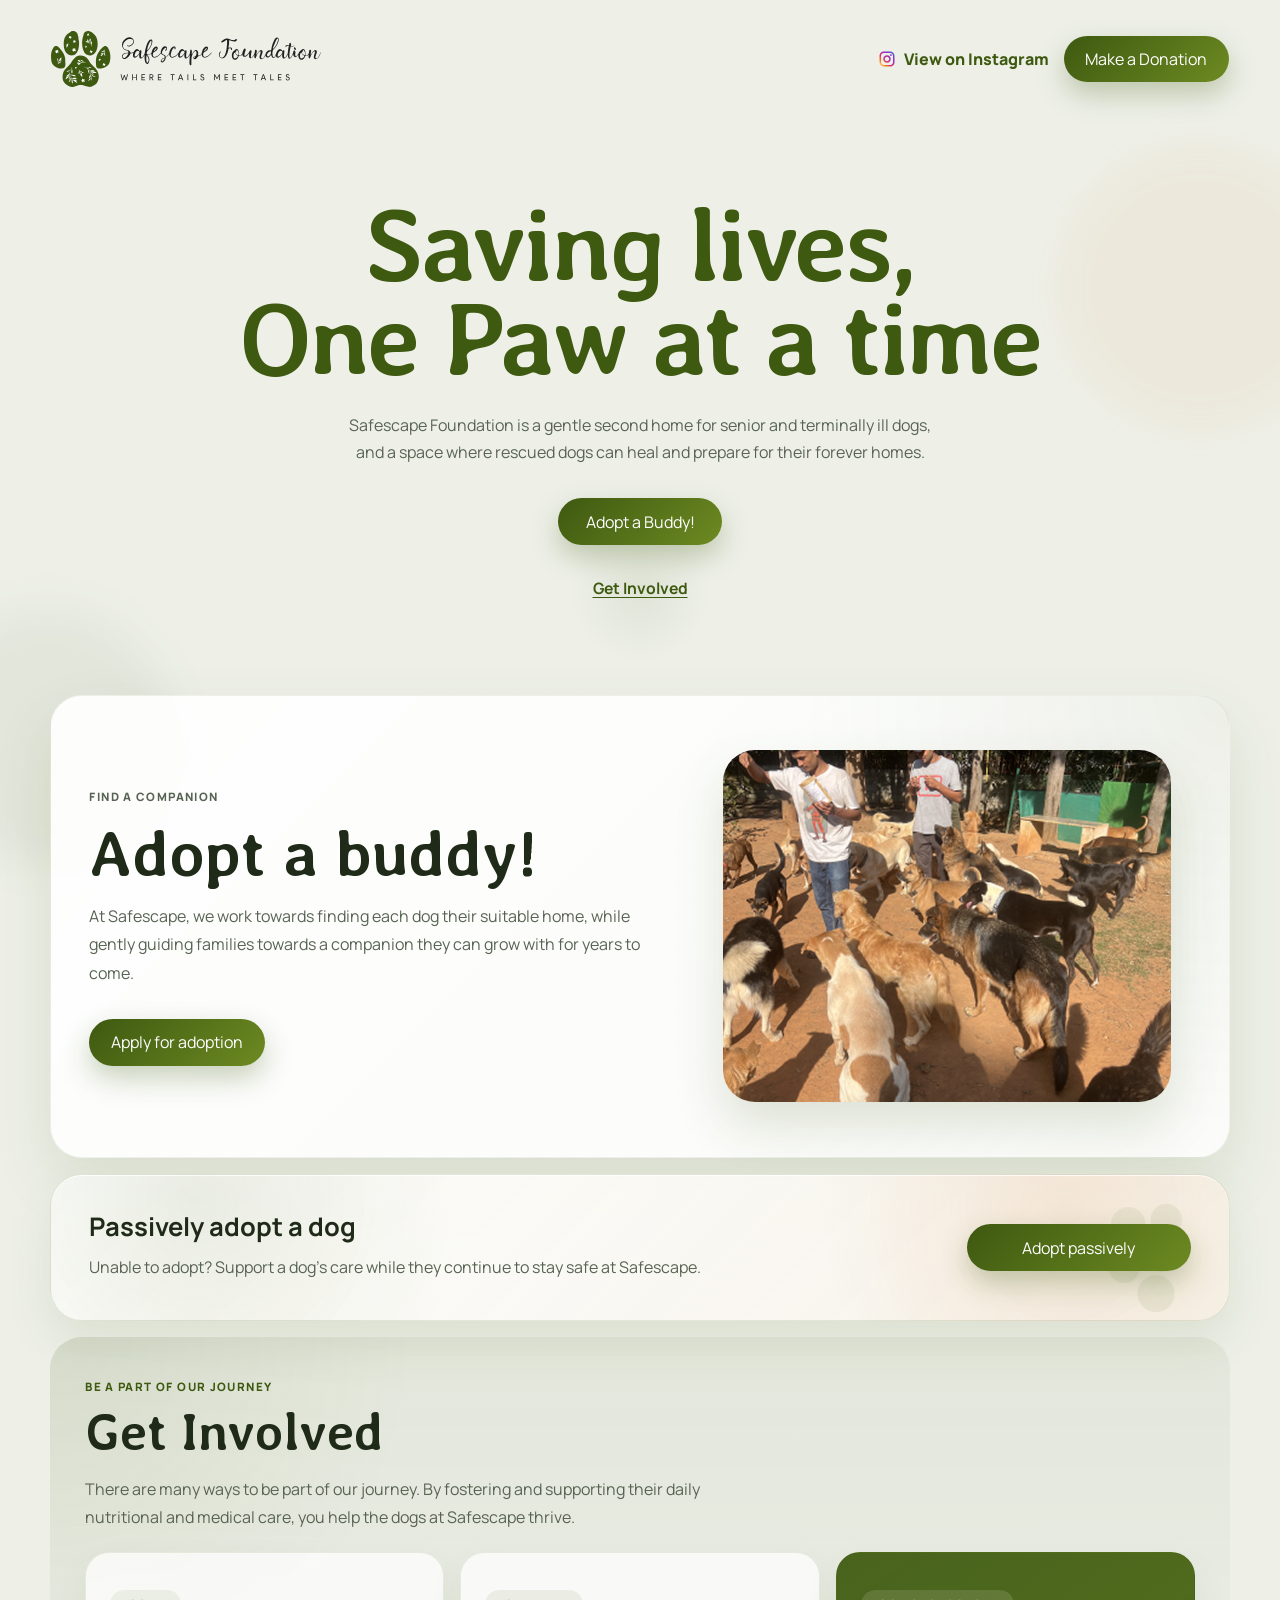
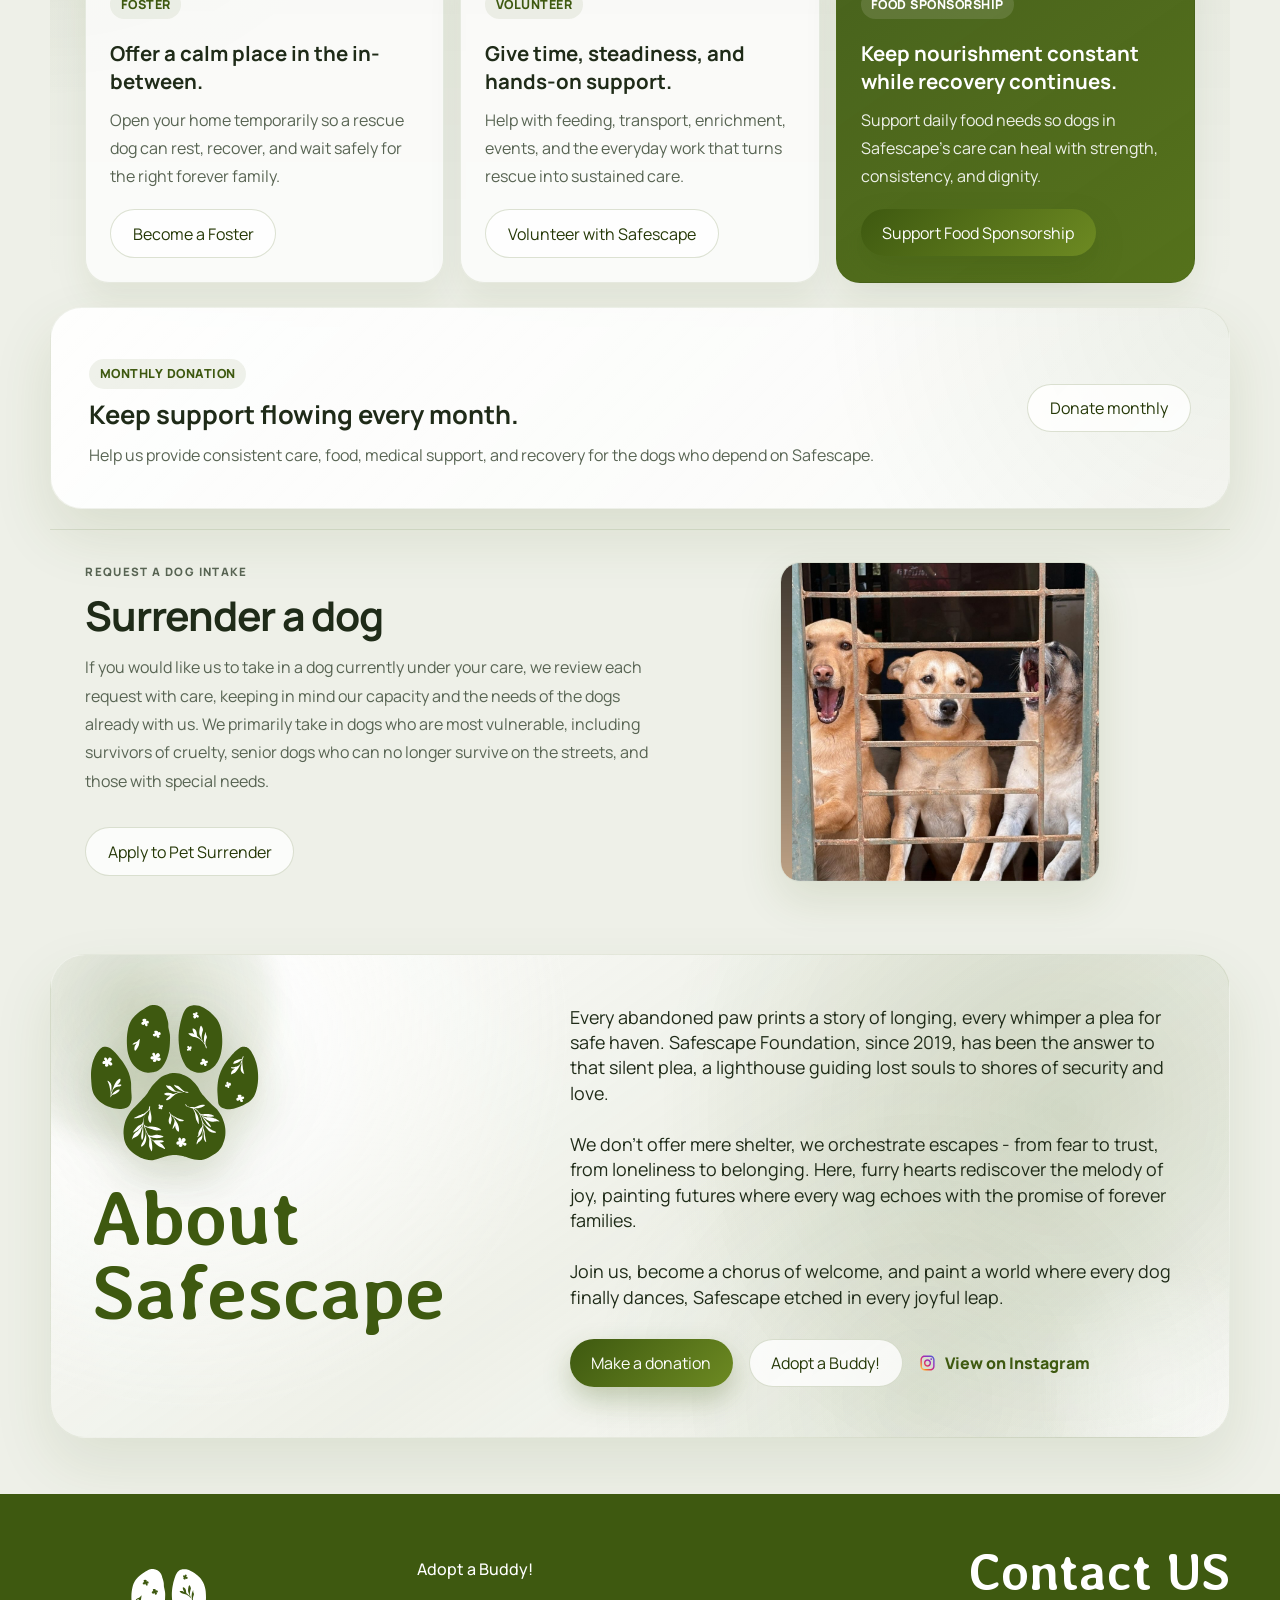
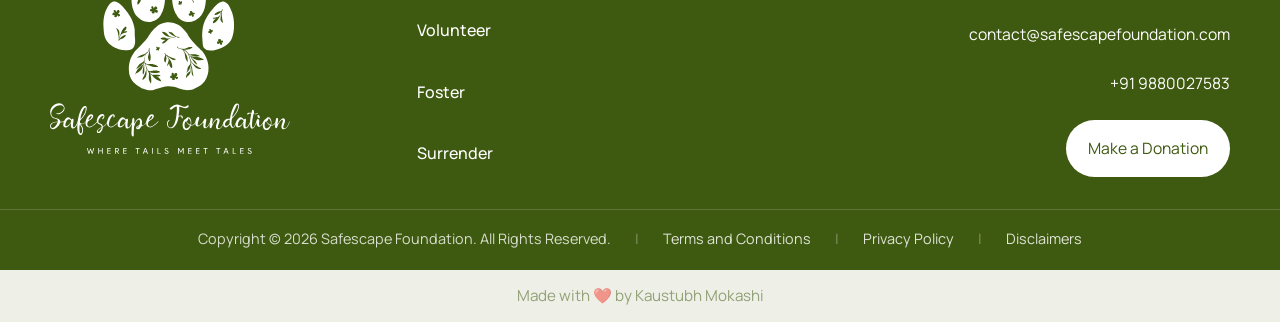
==== commit ee1fad18: "match passive adoption card width" ====
--- a/index.html
+++ b/index.html
@@ -80,15 +80,13 @@
         <section class="section volunteer-callout passive-adoption-callout" aria-labelledby="passive-adoption-callout-title">
           <article class="volunteer-callout-card">
             <div class="volunteer-callout-copy">
-              <p class="help-tag">Passive adoption</p>
-              <h3 id="passive-adoption-callout-title">Adopt with patience, not pressure.</h3>
-              <p>
-                If you're open to being matched with the right dog over time, let us know the kind of home and
-                companionship you can offer.
+              <h3 id="passive-adoption-callout-title">Passively adopt a dog</h3>
+              <p>
+                Unable to adopt? Support a dog’s care while they continue to stay safe at Safescape.
               </p>
             </div>
             <div class="volunteer-callout-actions">
-              <a class="button button-secondary" href="adopt-passively.html">Adopt passively</a>
+              <a class="button button-primary" href="adopt-passively.html">Adopt passively</a>
             </div>
           </article>
         </section>
--- a/styles.css
+++ b/styles.css
@@ -905,7 +905,7 @@
 
 .volunteer-callout {
   margin-top: 1rem;
-  padding: 0 2.2rem;
+  padding: 0;
 }
 
 .volunteer-callout-card {
@@ -914,36 +914,76 @@
   justify-content: space-between;
   gap: 1.5rem;
   width: 100%;
-  padding: 1.5rem 1.75rem;
-  border-radius: 1.5rem;
-  background: rgba(255, 255, 255, 0.72);
-  border: 1px solid rgba(62, 89, 16, 0.1);
-  box-shadow: 0 16px 34px rgba(62, 89, 16, 0.08);
+  margin: 0;
+  padding: 2.4rem;
+  border-radius: 2rem;
+  background:
+    radial-gradient(circle at top right, rgba(62, 89, 16, 0.08), transparent 34%),
+    linear-gradient(135deg, rgba(255, 255, 255, 0.92), rgba(255, 255, 255, 0.72));
+  border: 1px solid rgba(62, 89, 16, 0.08);
+  box-shadow: 0 26px 60px rgba(62, 89, 16, 0.12);
+}
+
+.passive-adoption-callout .volunteer-callout-card {
+  position: relative;
+  overflow: hidden;
+  padding: 2.4rem;
+  background:
+    radial-gradient(circle at 12% 18%, rgba(62, 89, 16, 0.1), transparent 26%),
+    radial-gradient(circle at 86% 22%, rgba(216, 119, 47, 0.12), transparent 24%),
+    linear-gradient(135deg, rgba(255, 255, 255, 0.96), rgba(246, 242, 232, 0.9));
+  border: 1px solid rgba(62, 89, 16, 0.12);
+  box-shadow:
+    0 22px 46px rgba(62, 89, 16, 0.1),
+    inset 0 1px 0 rgba(255, 255, 255, 0.8);
+}
+
+.passive-adoption-callout .volunteer-callout-card::before {
+  content: "";
+  position: absolute;
+  inset: auto -1rem -1.2rem auto;
+  width: 10rem;
+  height: 10rem;
+  background:
+    radial-gradient(circle at 32% 24%, rgba(62, 89, 16, 0.14) 0 10%, transparent 11%),
+    radial-gradient(circle at 56% 26%, rgba(62, 89, 16, 0.14) 0 10%, transparent 11%),
+    radial-gradient(circle at 24% 50%, rgba(62, 89, 16, 0.14) 0 10%, transparent 11%),
+    radial-gradient(circle at 48% 50%, rgba(62, 89, 16, 0.14) 0 10%, transparent 11%),
+    radial-gradient(circle at 40% 70%, rgba(62, 89, 16, 0.14) 0 12%, transparent 13%);
+  opacity: 0.55;
+  transform: rotate(-12deg);
+  pointer-events: none;
 }
 
 .volunteer-callout-copy {
   min-width: 0;
-}
-
-.volunteer-callout-copy .help-tag {
-  margin-top: 0;
+  position: relative;
+  z-index: 1;
 }
 
 .volunteer-callout-copy h3 {
-  margin: 0.45rem 0 0.7rem;
-  font-size: 1.28rem;
+  margin: 0;
+  font-size: clamp(1.55rem, 2vw, 2.1rem);
+  line-height: 1.1;
 }
 
 .volunteer-callout-copy p:last-of-type {
-  margin: 0;
+  margin: 0.8rem 0 0;
   color: var(--muted);
-  line-height: 1.75;
+  line-height: 1.72;
+  max-width: 55rem;
 }
 
 .volunteer-callout-actions {
   display: flex;
   justify-content: flex-end;
   flex: 0 0 auto;
+  position: relative;
+  z-index: 1;
+}
+
+.passive-adoption-callout .volunteer-callout-actions .button {
+  min-width: 14rem;
 }
 
 .monthly-donation-form {
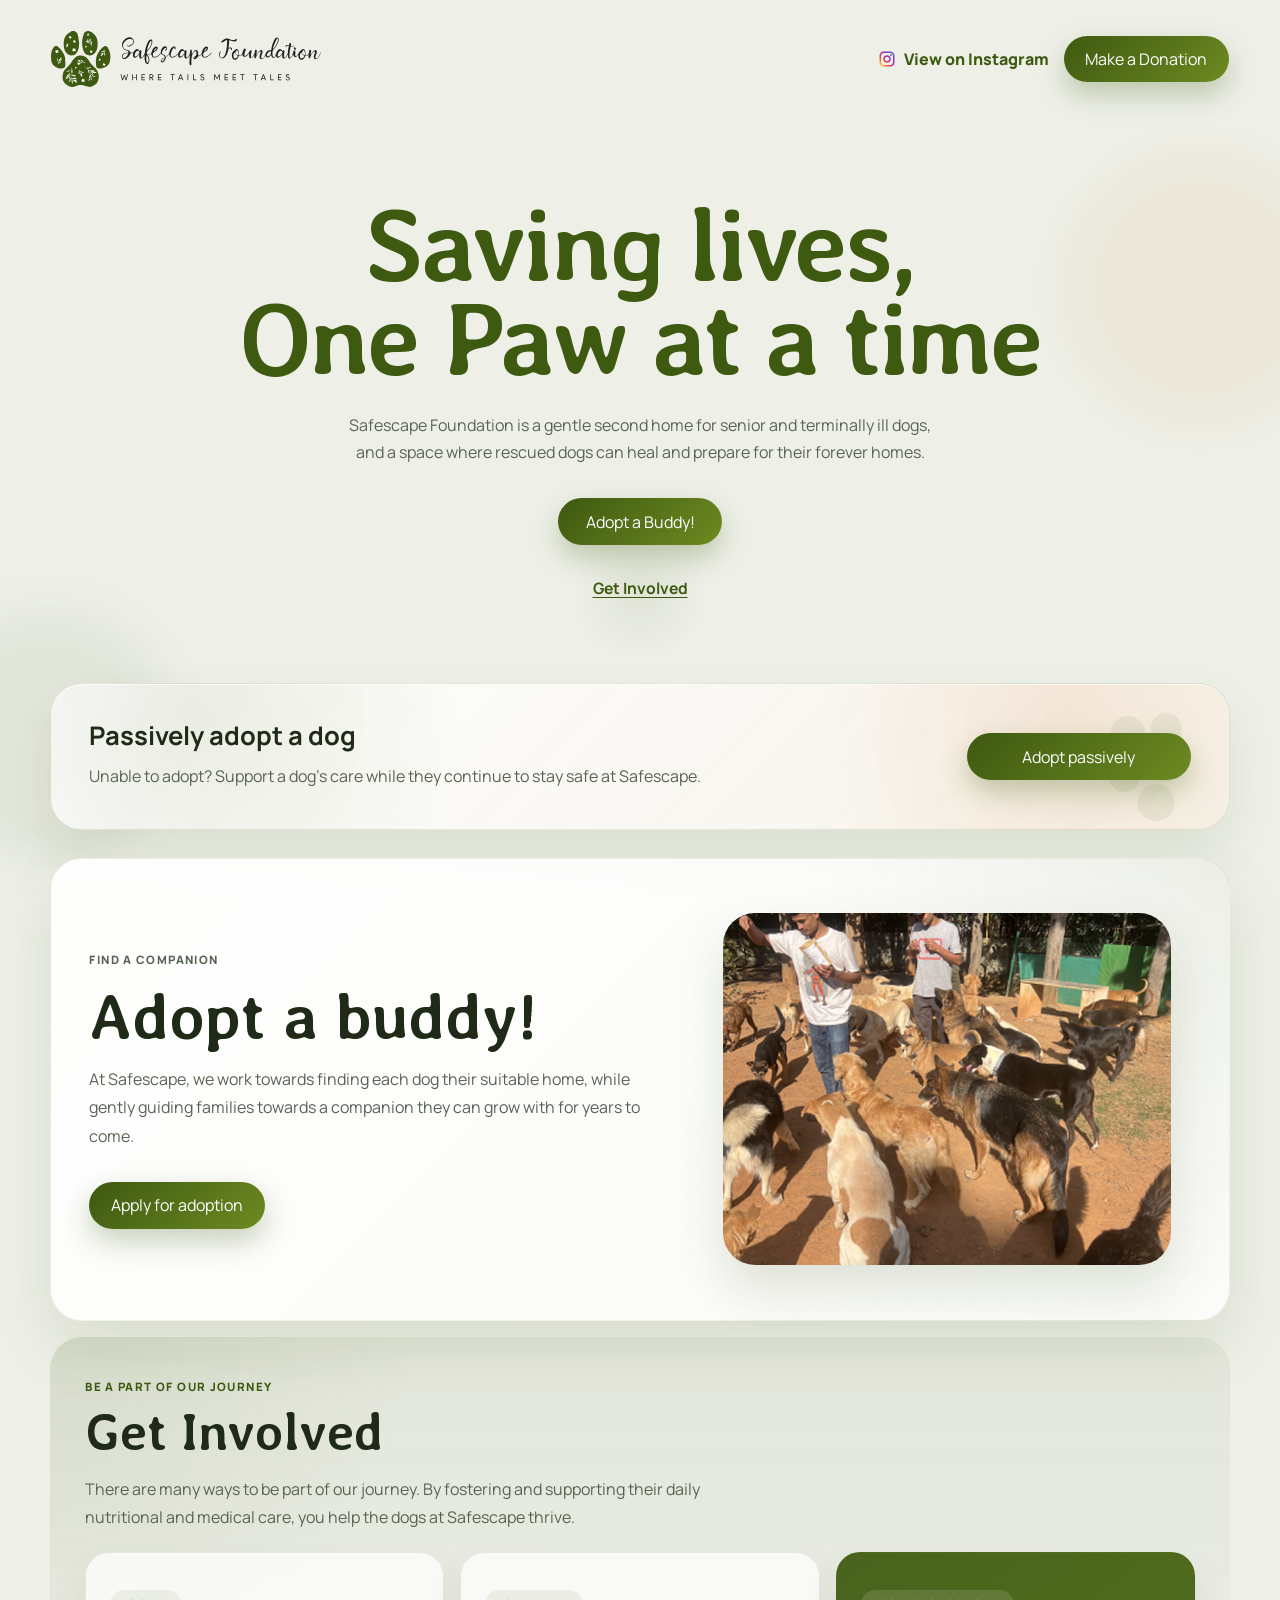
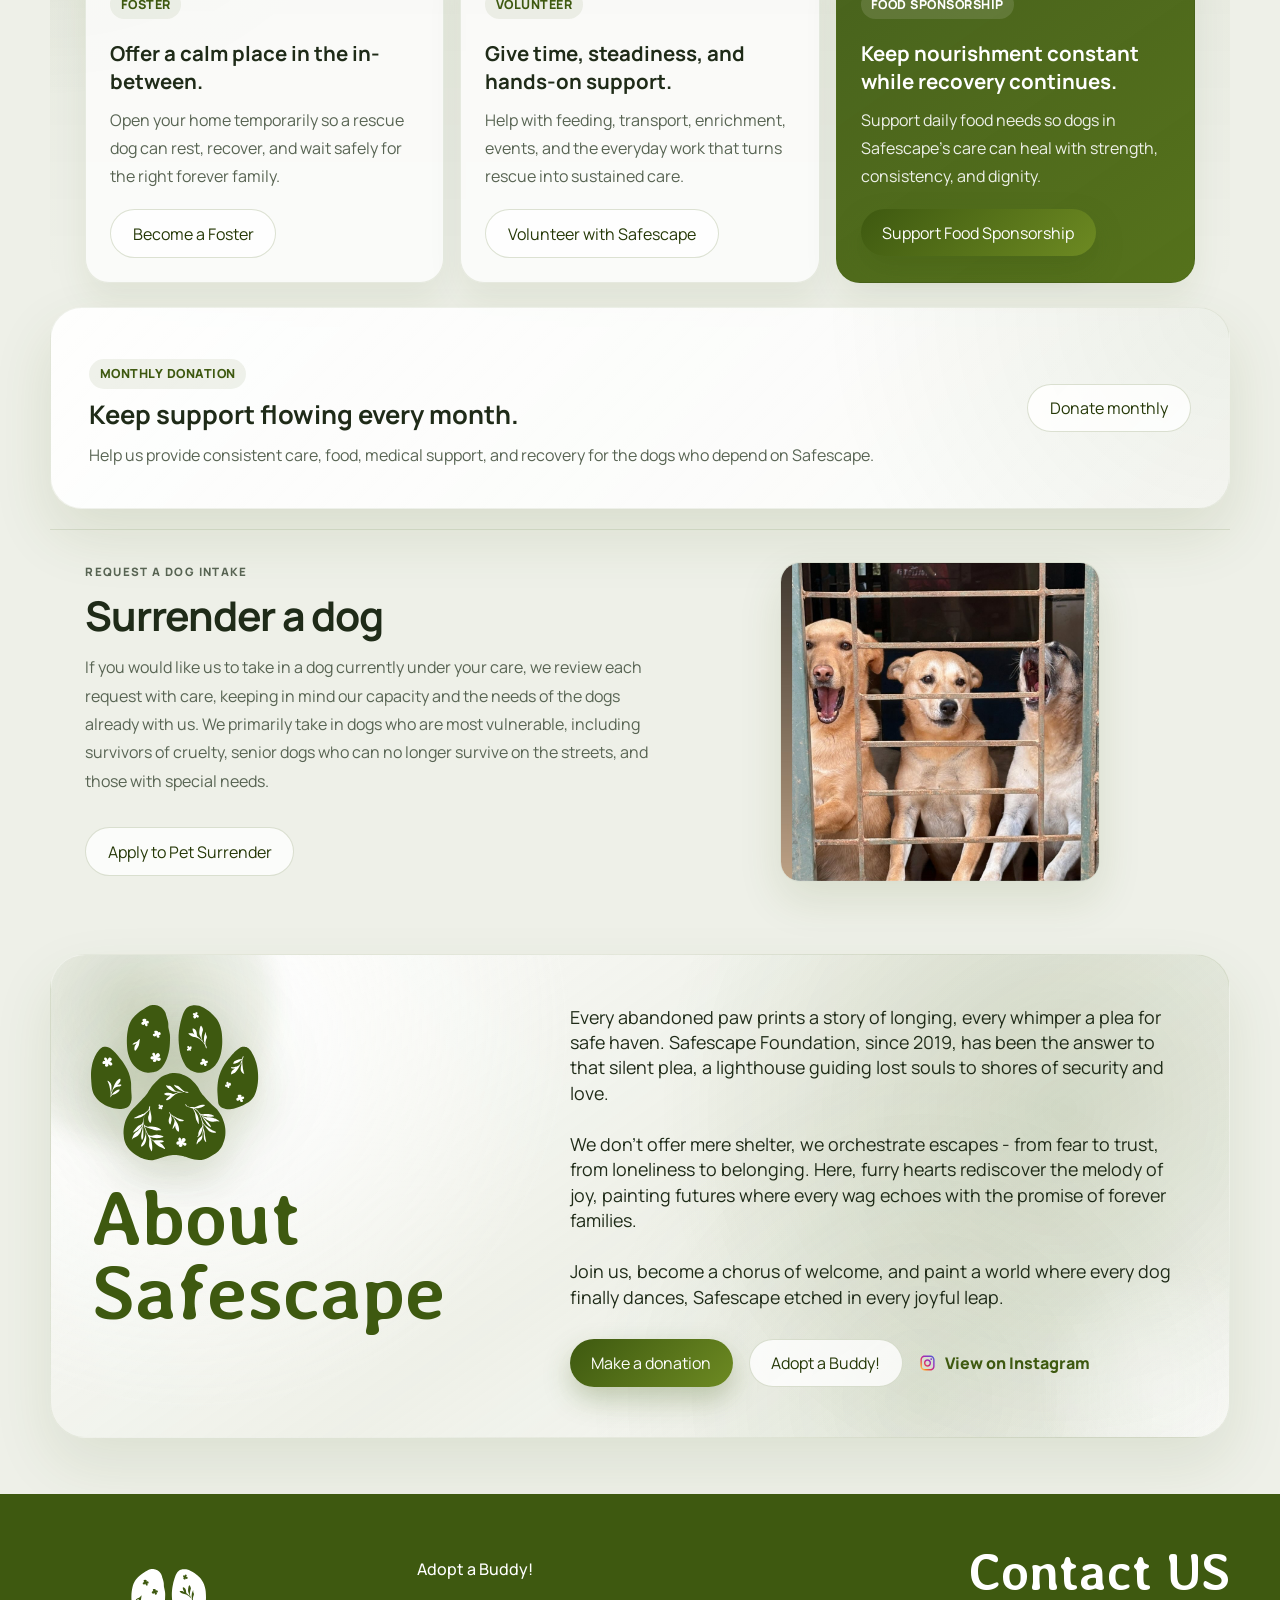
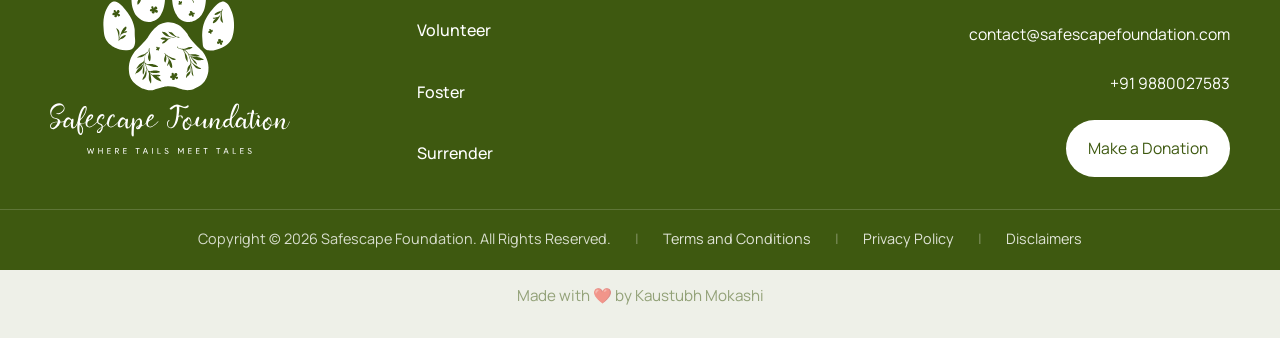
==== commit f4b4bd7a: "reorder homepage adoption sections" ====
--- a/index.html
+++ b/index.html
@@ -51,6 +51,20 @@
           </div>
         </section>
 
+        <section class="section volunteer-callout passive-adoption-callout" aria-labelledby="passive-adoption-callout-title">
+          <article class="volunteer-callout-card">
+            <div class="volunteer-callout-copy">
+              <h3 id="passive-adoption-callout-title">Passively adopt a dog</h3>
+              <p>
+                Unable to adopt? Support a dog’s care while they continue to stay safe at Safescape.
+              </p>
+            </div>
+            <div class="volunteer-callout-actions">
+              <a class="button button-primary" href="adopt-passively.html">Adopt passively</a>
+            </div>
+          </article>
+        </section>
+
         <section class="section feature-section feature-adopt" id="adopt">
           <div class="feature-shell">
             <div class="feature-copy">
@@ -75,20 +89,6 @@
               </div>
             </div>
           </div>
-        </section>
-
-        <section class="section volunteer-callout passive-adoption-callout" aria-labelledby="passive-adoption-callout-title">
-          <article class="volunteer-callout-card">
-            <div class="volunteer-callout-copy">
-              <h3 id="passive-adoption-callout-title">Passively adopt a dog</h3>
-              <p>
-                Unable to adopt? Support a dog’s care while they continue to stay safe at Safescape.
-              </p>
-            </div>
-            <div class="volunteer-callout-actions">
-              <a class="button button-primary" href="adopt-passively.html">Adopt passively</a>
-            </div>
-          </article>
         </section>
 
         <section class="section feature-section section-involved" id="pillars">
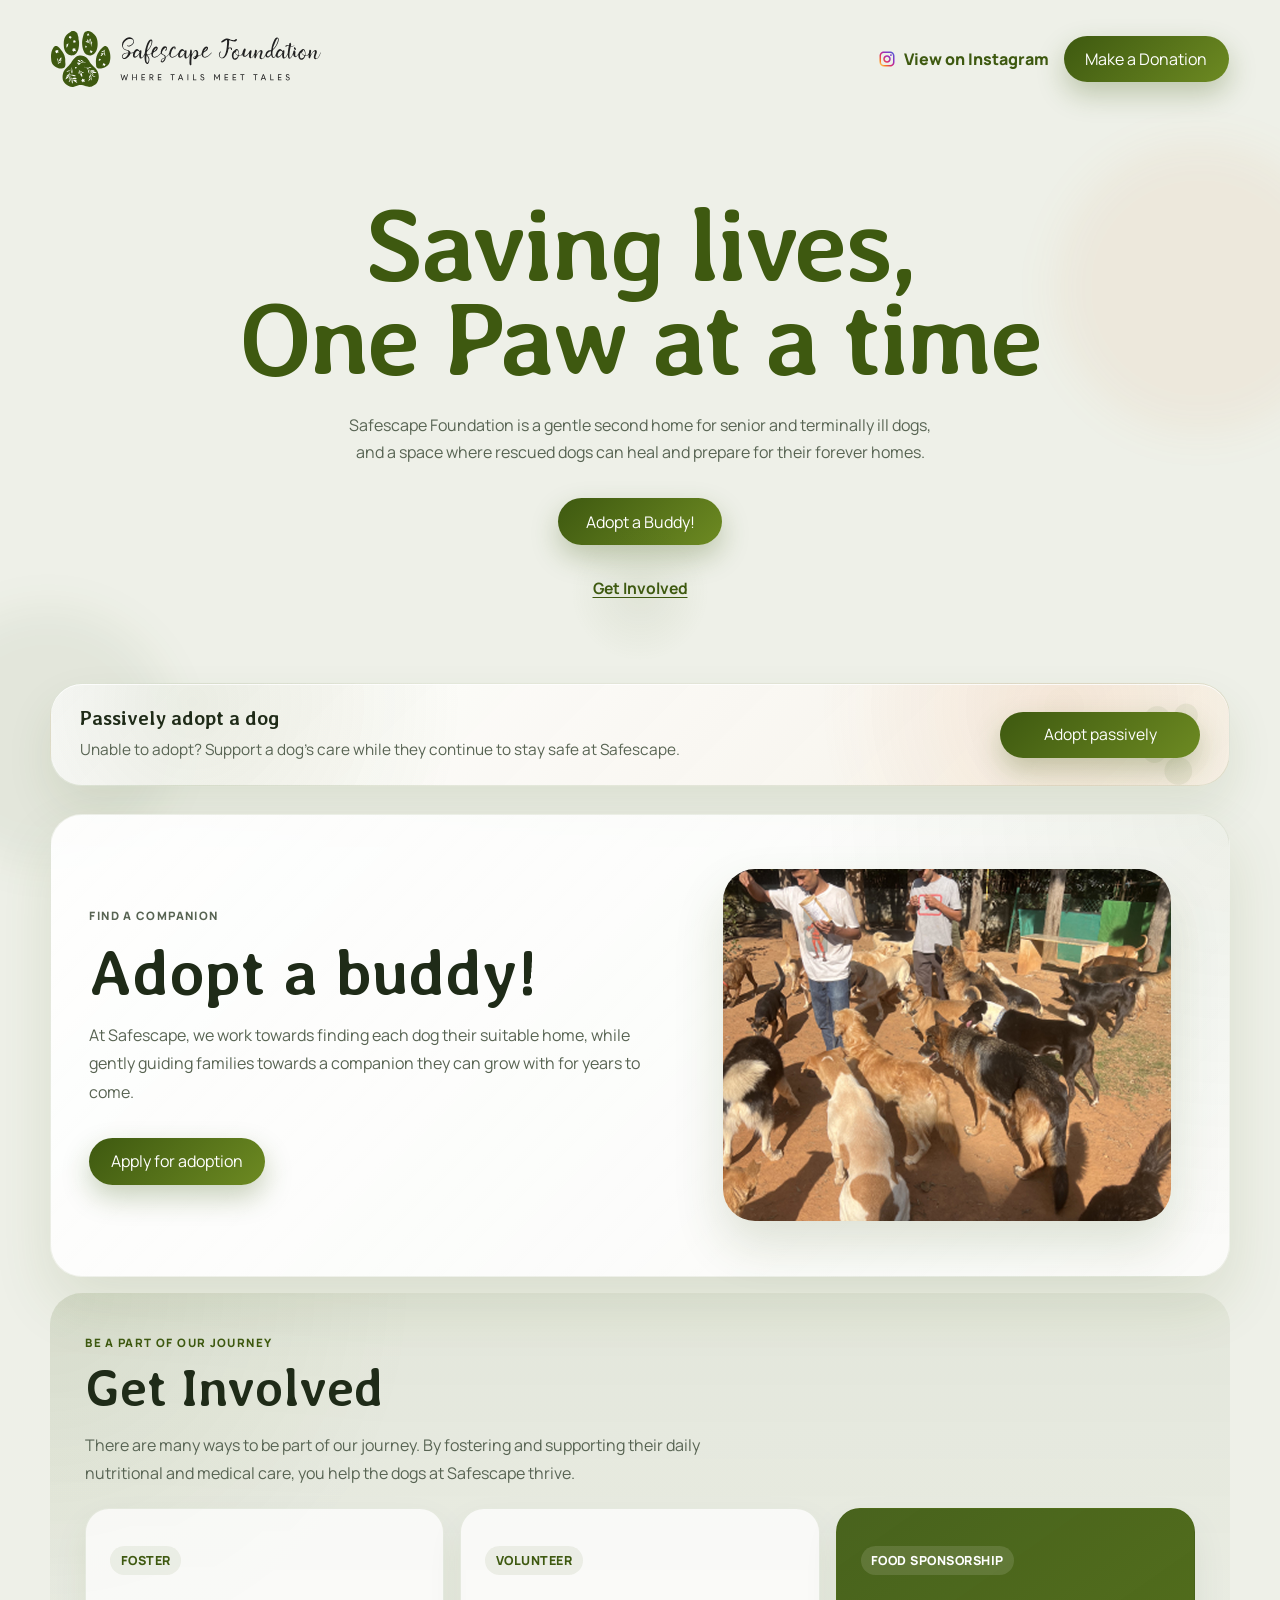
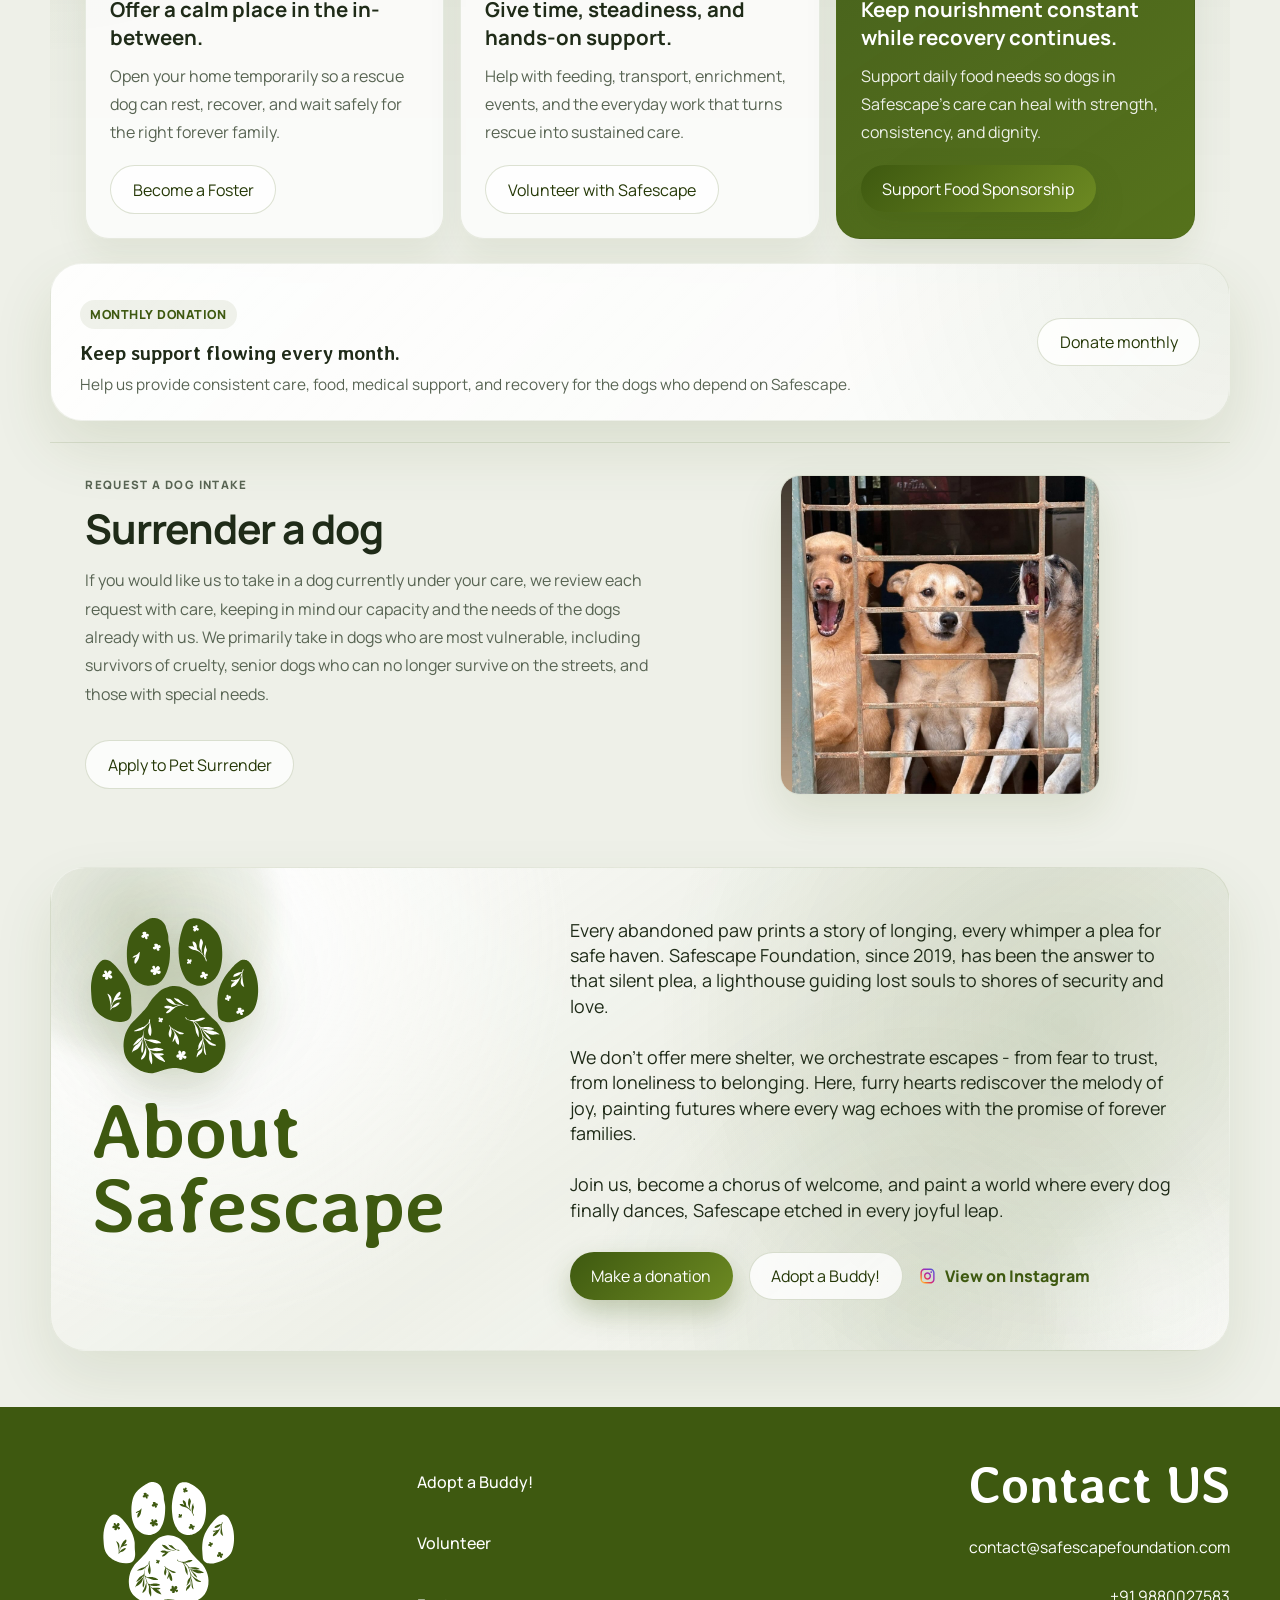
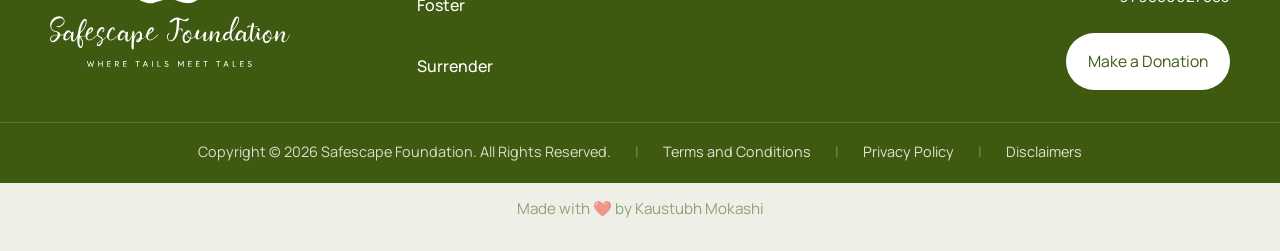
==== commit ad54f1ec: "update passive adoption sharing and cleanup" ====
--- a/index.html
+++ b/index.html
@@ -15,7 +15,7 @@
       href="https://fonts.googleapis.com/css2?family=Averia+Libre:wght@400;700&family=Manrope:wght@400;500;600;700;800&display=swap"
       rel="stylesheet"
     />
-    <link rel="stylesheet" href="styles.css?v=20260418_49" />
+    <link rel="stylesheet" href="styles.css?v=20260420_16" />
   </head>
   <body>
     <div class="page-shell">
@@ -243,8 +243,8 @@
       <div id="pet-dialog-content"></div>
     </dialog>
 
-    <script src="js/site-config.js?v=20260418_49"></script>
-    <script src="js/site-data.js?v=20260418_10"></script>
-    <script src="js/main.js?v=20260418_49"></script>
+    <script src="js/site-config.js?v=20260420_16"></script>
+    <script src="js/site-data.js?v=20260420_16"></script>
+    <script src="js/main.js?v=20260420_16"></script>
   </body>
 </html>
--- a/styles.css
+++ b/styles.css
@@ -912,10 +912,10 @@
   display: flex;
   align-items: center;
   justify-content: space-between;
-  gap: 1.5rem;
+  gap: 1.25rem;
   width: 100%;
   margin: 0;
-  padding: 2.4rem;
+  padding: 1.45rem 1.8rem;
   border-radius: 2rem;
   background:
     radial-gradient(circle at top right, rgba(62, 89, 16, 0.08), transparent 34%),
@@ -927,7 +927,7 @@
 .passive-adoption-callout .volunteer-callout-card {
   position: relative;
   overflow: hidden;
-  padding: 2.4rem;
+  padding: 1.45rem 1.8rem;
   background:
     radial-gradient(circle at 12% 18%, rgba(62, 89, 16, 0.1), transparent 26%),
     radial-gradient(circle at 86% 22%, rgba(216, 119, 47, 0.12), transparent 24%),
@@ -942,8 +942,8 @@
   content: "";
   position: absolute;
   inset: auto -1rem -1.2rem auto;
-  width: 10rem;
-  height: 10rem;
+  width: 7.5rem;
+  height: 7.5rem;
   background:
     radial-gradient(circle at 32% 24%, rgba(62, 89, 16, 0.14) 0 10%, transparent 11%),
     radial-gradient(circle at 56% 26%, rgba(62, 89, 16, 0.14) 0 10%, transparent 11%),
@@ -963,14 +963,16 @@
 
 .volunteer-callout-copy h3 {
   margin: 0;
-  font-size: clamp(1.55rem, 2vw, 2.1rem);
+  font-family: "Averia Libre", cursive;
+  font-size: clamp(1.25rem, 1.5vw, 1.65rem);
   line-height: 1.1;
 }
 
 .volunteer-callout-copy p:last-of-type {
-  margin: 0.8rem 0 0;
+  margin: 0.55rem 0 0;
   color: var(--muted);
-  line-height: 1.72;
+  font-size: 0.96rem;
+  line-height: 1.58;
   max-width: 55rem;
 }
 
@@ -983,7 +985,579 @@
 }
 
 .passive-adoption-callout .volunteer-callout-actions .button {
-  min-width: 14rem;
+  min-width: 12.5rem;
+  padding-inline: 1.35rem;
+  font-size: 0.98rem;
+}
+
+.passive-adoption-page .page-shell,
+.passive-adoption-story-page .page-shell,
+.passive-adoption-form-page .page-shell {
+  width: min(calc(100% - 2rem), var(--max-width));
+  margin: 0 auto;
+  overflow: visible;
+}
+
+.passive-adoption-page .passive-adoption-hero {
+  display: grid;
+  gap: 0.85rem;
+  padding: 2.5rem 0 1.35rem;
+}
+
+.passive-adoption-page .passive-adoption-hero h1,
+.passive-story-copy h1 {
+  margin: 0;
+  font-family: "Averia Libre", cursive;
+  color: var(--brand-deep);
+  font-size: clamp(2.35rem, 5vw, 4.2rem);
+  line-height: 1.02;
+}
+
+.passive-adoption-page .passive-adoption-hero p {
+  margin: 0;
+  max-width: 45rem;
+  color: var(--muted);
+  line-height: 1.78;
+}
+
+.passive-adoption-loading {
+  display: flex;
+  flex-direction: column;
+  align-items: stretch;
+  gap: 0.95rem;
+  min-height: 3.6rem;
+  margin: 0.35rem 0 1.2rem;
+  padding: 0.95rem 1.15rem;
+  border-radius: 1.35rem;
+  border: 1px solid rgba(62, 89, 16, 0.1);
+  background: rgba(255, 255, 255, 0.72);
+  box-shadow: 0 16px 36px rgba(62, 89, 16, 0.08);
+  color: var(--muted);
+  font-weight: 700;
+  line-height: 1.4;
+}
+
+.passive-story-loading {
+  display: inline-flex;
+  align-items: center;
+  gap: 0.8rem;
+  min-height: 3.6rem;
+  margin: 0.35rem 0 1.2rem;
+  padding: 0.95rem 1.15rem;
+  border-radius: 1.35rem;
+  border: 1px solid rgba(62, 89, 16, 0.1);
+  background: rgba(255, 255, 255, 0.72);
+  box-shadow: 0 16px 36px rgba(62, 89, 16, 0.08);
+  color: var(--muted);
+  font-weight: 700;
+  line-height: 1.4;
+}
+
+.passive-adoption-loading p,
+.passive-story-loading p {
+  margin: 0;
+}
+
+.passive-story-loading-dot {
+  width: 0.95rem;
+  height: 0.95rem;
+  flex: 0 0 auto;
+  border-radius: 999px;
+  border: 2px solid rgba(62, 89, 16, 0.2);
+  border-top-color: var(--brand);
+  animation: calendarSpin 0.8s linear infinite;
+}
+
+.passive-adoption-loading[hidden],
+.passive-story-loading[hidden] {
+  display: none !important;
+}
+
+.passive-adoption-skeleton-grid {
+  display: grid;
+  grid-template-columns: repeat(3, minmax(0, 1fr));
+  gap: 1.25rem;
+}
+
+.passive-adoption-skeleton-card {
+  display: flex;
+  flex-direction: column;
+  min-height: 27rem;
+  overflow: hidden;
+  border-radius: 2rem;
+  border: 1px solid rgba(62, 89, 16, 0.06);
+  background:
+    linear-gradient(115deg, rgba(255, 255, 255, 0.55), rgba(255, 255, 255, 0.9) 42%, rgba(255, 255, 255, 0.55));
+  box-shadow: 0 20px 44px rgba(62, 89, 16, 0.08);
+}
+
+.passive-adoption-skeleton-media {
+  position: relative;
+  aspect-ratio: 4 / 3;
+  overflow: hidden;
+  background: linear-gradient(90deg, rgba(62, 89, 16, 0.05), rgba(62, 89, 16, 0.1), rgba(62, 89, 16, 0.05));
+  background-size: 200% 100%;
+  animation: passiveSkeletonShimmer 1.45s ease-in-out infinite;
+}
+
+.passive-adoption-skeleton-body {
+  display: flex;
+  flex-direction: column;
+  gap: 0.9rem;
+  padding: 1.25rem 1.35rem 1.35rem;
+  flex: 1;
+}
+
+.passive-adoption-skeleton-line {
+  height: 0.92rem;
+  border-radius: 999px;
+  background: linear-gradient(90deg, rgba(62, 89, 16, 0.05), rgba(62, 89, 16, 0.12), rgba(62, 89, 16, 0.05));
+  background-size: 200% 100%;
+  animation: passiveSkeletonShimmer 1.45s ease-in-out infinite;
+}
+
+.passive-adoption-skeleton-line.is-chip {
+  width: 42%;
+  height: 1.45rem;
+}
+
+.passive-adoption-skeleton-line.is-title {
+  width: 72%;
+  height: 1.9rem;
+}
+
+.passive-adoption-skeleton-line.is-short {
+  width: 56%;
+}
+
+.passive-adoption-skeleton-line.is-button {
+  width: 48%;
+  height: 2.8rem;
+  margin-top: auto;
+  border-radius: 999px;
+}
+
+@keyframes passiveSkeletonShimmer {
+  0% {
+    background-position: 200% 0;
+  }
+  100% {
+    background-position: -200% 0;
+  }
+}
+
+.passive-story-copy-empty {
+  gap: 1rem;
+}
+
+.passive-story-copy-empty h1 {
+  margin-top: 0.25rem;
+}
+
+@keyframes calendarSpin {
+  from {
+    transform: rotate(0deg);
+  }
+  to {
+    transform: rotate(360deg);
+  }
+}
+
+.passive-adoption-grid {
+  display: grid;
+  grid-template-columns: repeat(3, minmax(0, 1fr));
+  gap: 1.25rem;
+  padding-bottom: 1.5rem;
+}
+
+.passive-adoption-card {
+  position: relative;
+  display: flex;
+  flex-direction: column;
+  overflow: hidden;
+  min-height: 27rem;
+  border-radius: 2rem;
+  background:
+    radial-gradient(circle at top right, rgba(62, 89, 16, 0.08), transparent 34%),
+    linear-gradient(135deg, rgba(255, 255, 255, 0.95), rgba(255, 255, 255, 0.72));
+  border: 1px solid rgba(62, 89, 16, 0.08);
+  box-shadow: 0 26px 60px rgba(62, 89, 16, 0.12);
+  transition:
+    transform 0.22s ease,
+    box-shadow 0.22s ease;
+}
+
+.passive-adoption-card:hover,
+.passive-adoption-card:focus-within {
+  transform: translateY(-4px);
+  box-shadow: 0 32px 72px rgba(62, 89, 16, 0.16);
+}
+
+.passive-adoption-card-media {
+  appearance: none;
+  border: 0;
+  background: transparent;
+  padding: 0;
+  display: block;
+  position: relative;
+  aspect-ratio: 4 / 3;
+  overflow: hidden;
+  color: inherit;
+  text-decoration: none;
+  width: 100%;
+  cursor: pointer;
+}
+
+.passive-adoption-badge {
+  position: absolute;
+  top: 0.9rem;
+  right: 0.9rem;
+  z-index: 2;
+  display: inline-flex;
+  align-items: center;
+  gap: 0.35rem;
+  padding: 0.5rem 0.8rem;
+  border-radius: 999px;
+  background: rgba(123, 75, 183, 0.92);
+  color: #ffffff;
+  font-size: 0.76rem;
+  font-weight: 800;
+  letter-spacing: 0.02em;
+  box-shadow: 0 10px 24px rgba(123, 75, 183, 0.22);
+  backdrop-filter: blur(6px);
+}
+
+.passive-adoption-medical-badge {
+  position: absolute;
+  top: 0.9rem;
+  left: 0.9rem;
+  z-index: 2;
+  width: 28px;
+  height: 28px;
+  border-radius: 999px;
+  background: #f0c233;
+  display: inline-flex;
+  align-items: center;
+  justify-content: center;
+  box-shadow: 0 10px 24px rgba(145, 102, 0, 0.18);
+  backdrop-filter: blur(6px);
+}
+
+.passive-adoption-medical-badge-icon {
+  width: 20px;
+  height: 20px;
+  flex: 0 0 20px;
+  display: inline-flex;
+  align-items: center;
+  justify-content: center;
+}
+
+.passive-adoption-medical-badge-icon img {
+  width: 20px;
+  height: 20px;
+  display: block;
+  filter: brightness(0) saturate(100%) invert(16%) sepia(80%) saturate(1150%) hue-rotate(4deg) brightness(84%) contrast(100%);
+}
+
+.passive-adoption-card-media::after {
+  content: "";
+  position: absolute;
+  inset: 0;
+  background: linear-gradient(180deg, rgba(255, 255, 255, 0), rgba(255, 255, 255, 0.04));
+  pointer-events: none;
+}
+
+.passive-adoption-card-image {
+  width: 100%;
+  height: 100%;
+  display: block;
+  object-fit: cover;
+}
+
+.passive-adoption-card-body {
+  display: flex;
+  flex-direction: column;
+  gap: 0.7rem;
+  flex: 1;
+  padding: 1.25rem 1.35rem 1.35rem;
+}
+
+.passive-adoption-card-body h2 {
+  margin: 0;
+  font-family: "Averia Libre", cursive;
+  color: var(--brand-deep);
+  font-size: clamp(1.35rem, 2vw, 1.95rem);
+  line-height: 1.05;
+}
+
+.passive-adoption-card-excerpt {
+  margin: 0;
+  color: var(--muted);
+  line-height: 1.62;
+  display: -webkit-box;
+  -webkit-line-clamp: 3;
+  -webkit-box-orient: vertical;
+  overflow: hidden;
+}
+
+.passive-adoption-card-actions {
+  display: flex;
+  justify-content: stretch;
+  margin-top: auto;
+  opacity: 0;
+  transform: translateY(0.45rem);
+  transition:
+    opacity 0.18s ease,
+    transform 0.18s ease;
+}
+
+.passive-adoption-card:hover .passive-adoption-card-actions,
+.passive-adoption-card:focus-within .passive-adoption-card-actions {
+  opacity: 1;
+  transform: translateY(0);
+}
+
+.passive-adoption-card-actions .button {
+  width: 100%;
+  justify-content: center;
+  padding-inline: 1.2rem;
+}
+
+.passive-story-breadcrumbs {
+  display: flex;
+  flex-wrap: wrap;
+  align-items: center;
+  gap: 0.45rem;
+  padding: 2rem 0 1rem;
+  color: var(--muted);
+  font-size: 0.92rem;
+}
+
+.passive-story-breadcrumbs a {
+  color: var(--brand);
+  text-decoration: none;
+  font-weight: 800;
+}
+
+.passive-story-shell {
+  display: grid;
+  grid-template-columns: minmax(0, 1.05fr) minmax(0, 0.95fr);
+  grid-template-areas: "figure copy";
+  gap: 2rem;
+  align-items: start;
+  padding: 2.2rem;
+  border-radius: 2rem;
+  background:
+    radial-gradient(circle at top right, rgba(62, 89, 16, 0.08), transparent 32%),
+    linear-gradient(135deg, rgba(255, 255, 255, 0.95), rgba(247, 242, 232, 0.92));
+  border: 1px solid rgba(62, 89, 16, 0.08);
+  box-shadow: 0 26px 60px rgba(62, 89, 16, 0.12);
+}
+
+.passive-story-copy {
+  grid-area: copy;
+  display: grid;
+  gap: 0.85rem;
+}
+
+.passive-story-copy .eyebrow {
+  margin-bottom: 0.1rem;
+}
+
+.passive-story-copy p {
+  margin: 0;
+  color: var(--muted);
+  line-height: 1.75;
+}
+
+.passive-story-body {
+  display: grid;
+  gap: 0.75rem;
+  max-width: 42rem;
+}
+
+.passive-story-figure {
+  grid-area: figure;
+  margin: 0;
+  position: relative;
+  display: grid;
+  gap: 0.85rem;
+  align-self: start;
+}
+
+.passive-story-figure .passive-adoption-badge {
+  top: 1rem;
+  right: 1rem;
+}
+
+.passive-story-share {
+  position: absolute;
+  right: 1rem;
+  bottom: 1rem;
+  z-index: 3;
+  width: 2.8rem;
+  height: 2.8rem;
+  border: 0;
+  border-radius: 999px;
+  background: rgba(255, 255, 255, 0.98);
+  display: inline-flex;
+  align-items: center;
+  justify-content: center;
+  box-shadow: 0 12px 28px rgba(62, 89, 16, 0.18);
+  cursor: pointer;
+  transition:
+    transform 0.18s ease,
+    box-shadow 0.18s ease;
+}
+
+.passive-story-share:hover,
+.passive-story-share:focus-visible {
+  transform: translateY(-1px);
+  box-shadow: 0 16px 32px rgba(62, 89, 16, 0.22);
+}
+
+.passive-story-share img {
+  width: 1.1rem;
+  height: 1.1rem;
+  display: block;
+  filter: brightness(0) saturate(100%) invert(19%) sepia(29%) saturate(1384%) hue-rotate(42deg) brightness(88%) contrast(93%);
+}
+
+.passive-story-carousel {
+  position: relative;
+  display: grid;
+  gap: 0.85rem;
+  width: 100%;
+}
+
+.passive-story-carousel-stage {
+  position: relative;
+  width: 100%;
+  aspect-ratio: 1 / 1;
+  overflow: hidden;
+  border-radius: 2rem;
+  box-shadow: 0 24px 50px rgba(62, 89, 16, 0.16);
+}
+
+.passive-story-slide {
+  margin: 0;
+  width: 100%;
+  height: 100%;
+  overflow: hidden;
+  border-radius: inherit;
+}
+
+.passive-story-slide.is-active {
+  z-index: 1;
+}
+
+.passive-story-slide img {
+  width: 100%;
+  height: 100%;
+  display: block;
+  object-fit: cover;
+}
+
+.passive-story-carousel-thumbs {
+  display: flex;
+  gap: 0.65rem;
+  overflow-x: auto;
+  overflow-y: visible;
+  padding: 0.35rem 0.15rem 0.55rem;
+  scrollbar-width: thin;
+  scroll-snap-type: x proximity;
+}
+
+.passive-story-carousel-thumb {
+  appearance: none;
+  flex: 0 0 auto;
+  width: 4.8rem;
+  height: 4.8rem;
+  padding: 0;
+  border: 2px solid transparent;
+  border-radius: 1rem;
+  overflow: hidden;
+  background: rgba(255, 255, 255, 0.92);
+  box-shadow: 0 10px 22px rgba(62, 89, 16, 0.12);
+  scroll-snap-align: start;
+  box-sizing: border-box;
+}
+
+.passive-story-medical-note {
+  width: 100%;
+  padding: 0.95rem 1rem;
+  border-radius: 1.1rem;
+  background: linear-gradient(135deg, rgba(255, 224, 135, 0.96), rgba(255, 203, 71, 0.92));
+  color: #5d4300;
+  font-size: 0.98rem;
+  font-weight: 800;
+  line-height: 1.45;
+  box-shadow: 0 12px 28px rgba(145, 102, 0, 0.12);
+  border: 1px solid rgba(145, 102, 0, 0.08);
+  display: flex;
+  align-items: center;
+  gap: 0.7rem;
+}
+
+.passive-story-medical-note.is-hidden {
+  display: none;
+}
+
+.passive-story-medical-note-icon {
+  width: 28px;
+  height: 28px;
+  flex: 0 0 28px;
+  border-radius: 999px;
+  background: #f0c233;
+  display: inline-flex;
+  align-items: center;
+  justify-content: center;
+  box-shadow: inset 0 0 0 1px rgba(255, 255, 255, 0.15);
+}
+
+.passive-story-medical-note-icon img {
+  width: 20px;
+  height: 20px;
+  display: block;
+  filter: brightness(0) saturate(100%) invert(16%) sepia(80%) saturate(1150%) hue-rotate(4deg) brightness(84%) contrast(100%);
+}
+
+.passive-story-carousel-thumb.is-active {
+  border-color: var(--brand);
+  box-shadow: 0 14px 26px rgba(62, 89, 16, 0.18);
+}
+
+.passive-story-carousel-thumb img {
+  width: 100%;
+  height: 100%;
+  display: block;
+  object-fit: cover;
+}
+
+.passive-story-actions {
+  display: flex;
+  flex-wrap: wrap;
+  gap: 0.9rem;
+  margin-top: 0.35rem;
+}
+
+.passive-story-actions .button {
+  flex: 1 1 18rem;
+}
+
+.passive-story-actions .button-secondary {
+  background: rgba(255, 255, 255, 0.86);
+}
+
+.passive-story-actions .button[hidden] {
+  display: none !important;
+}
+
+@media (hover: none), (pointer: coarse) {
+  .passive-adoption-card-actions {
+    opacity: 1;
+    transform: none;
+  }
 }
 
 .monthly-donation-form {
@@ -1056,6 +1630,71 @@
   .monthly-donation-options {
     grid-template-columns: 1fr;
   }
+
+  .passive-story-carousel-stage {
+    aspect-ratio: 1 / 1;
+  }
+
+  .passive-story-carousel-thumbs {
+    gap: 0.5rem;
+  }
+
+  .passive-story-carousel-thumb {
+    width: 4.1rem;
+    height: 4.1rem;
+  }
+
+  .passive-story-shell {
+    display: flex;
+    flex-direction: column;
+    gap: 1.15rem;
+    padding: 1.15rem;
+  }
+
+  .passive-story-figure {
+    order: 1;
+    width: 100%;
+  }
+
+  .passive-story-copy {
+    order: 2;
+    gap: 0.68rem;
+    width: 100%;
+  }
+
+  .passive-story-copy .eyebrow {
+    margin-bottom: 0;
+  }
+
+  .passive-story-copy p,
+  .passive-story-body {
+    max-width: none;
+  }
+
+  .passive-story-body {
+    gap: 0.68rem;
+  }
+
+  .passive-story-actions {
+    flex-direction: column;
+    gap: 0.68rem;
+  }
+
+  .passive-story-actions .button {
+    width: 100%;
+    flex-basis: auto;
+  }
+
+  .passive-story-medical-note {
+    font-size: 0.94rem;
+    padding: 0.8rem 0.9rem;
+  }
+
+  .passive-story-medical-note-icon {
+    width: 28px;
+    height: 28px;
+    flex-basis: 28px;
+  }
 }
 
 .involved-grid {
@@ -2858,6 +3497,36 @@
     bottom: 0.9rem;
   }
 
+  .passive-adoption-grid,
+  .passive-story-shell {
+    grid-template-columns: 1fr;
+  }
+
+  .passive-adoption-skeleton-grid {
+    grid-template-columns: 1fr;
+    gap: 0.95rem;
+  }
+
+  .passive-adoption-skeleton-card {
+    min-height: 21rem;
+    border-radius: 1.6rem;
+  }
+
+  .passive-adoption-skeleton-body {
+    padding: 1rem 1rem 1.05rem;
+    gap: 0.75rem;
+  }
+
+  .passive-adoption-skeleton-line.is-title {
+    width: 66%;
+    height: 1.6rem;
+  }
+
+  .passive-adoption-skeleton-line.is-button {
+    width: 58%;
+    height: 2.35rem;
+  }
+
   .hero-section {
     padding-top: 5rem;
   }
@@ -2908,6 +3577,11 @@
 
   .section-heading-inline {
     align-items: start;
+  }
+
+  .passive-adoption-card-actions {
+    opacity: 1;
+    transform: none;
   }
 
   .terms-dialog {
@@ -3075,6 +3749,47 @@
     padding-top: 0.75rem;
   }
 
+  .passive-adoption-page .passive-adoption-hero {
+    padding-top: 1.8rem;
+  }
+
+  .passive-story-shell {
+    padding: 1.1rem;
+    gap: 1rem;
+  }
+
+  .passive-story-carousel-stage {
+    aspect-ratio: 1 / 1;
+  }
+
+  .passive-story-carousel-thumbs {
+    gap: 0.45rem;
+  }
+
+  .passive-story-carousel-thumb {
+    width: 3.75rem;
+    height: 3.75rem;
+  }
+
+  .passive-story-figure {
+    gap: 0.7rem;
+  }
+
+  .passive-story-share {
+    right: 0.85rem;
+    bottom: 0.85rem;
+    width: 2.6rem;
+    height: 2.6rem;
+  }
+
+  .passive-story-actions {
+    gap: 0.7rem;
+  }
+
+  .passive-adoption-card {
+    min-height: 0;
+  }
+
   .form-page-title {
     font-size: clamp(2rem, 7vw, 2.9rem);
   }
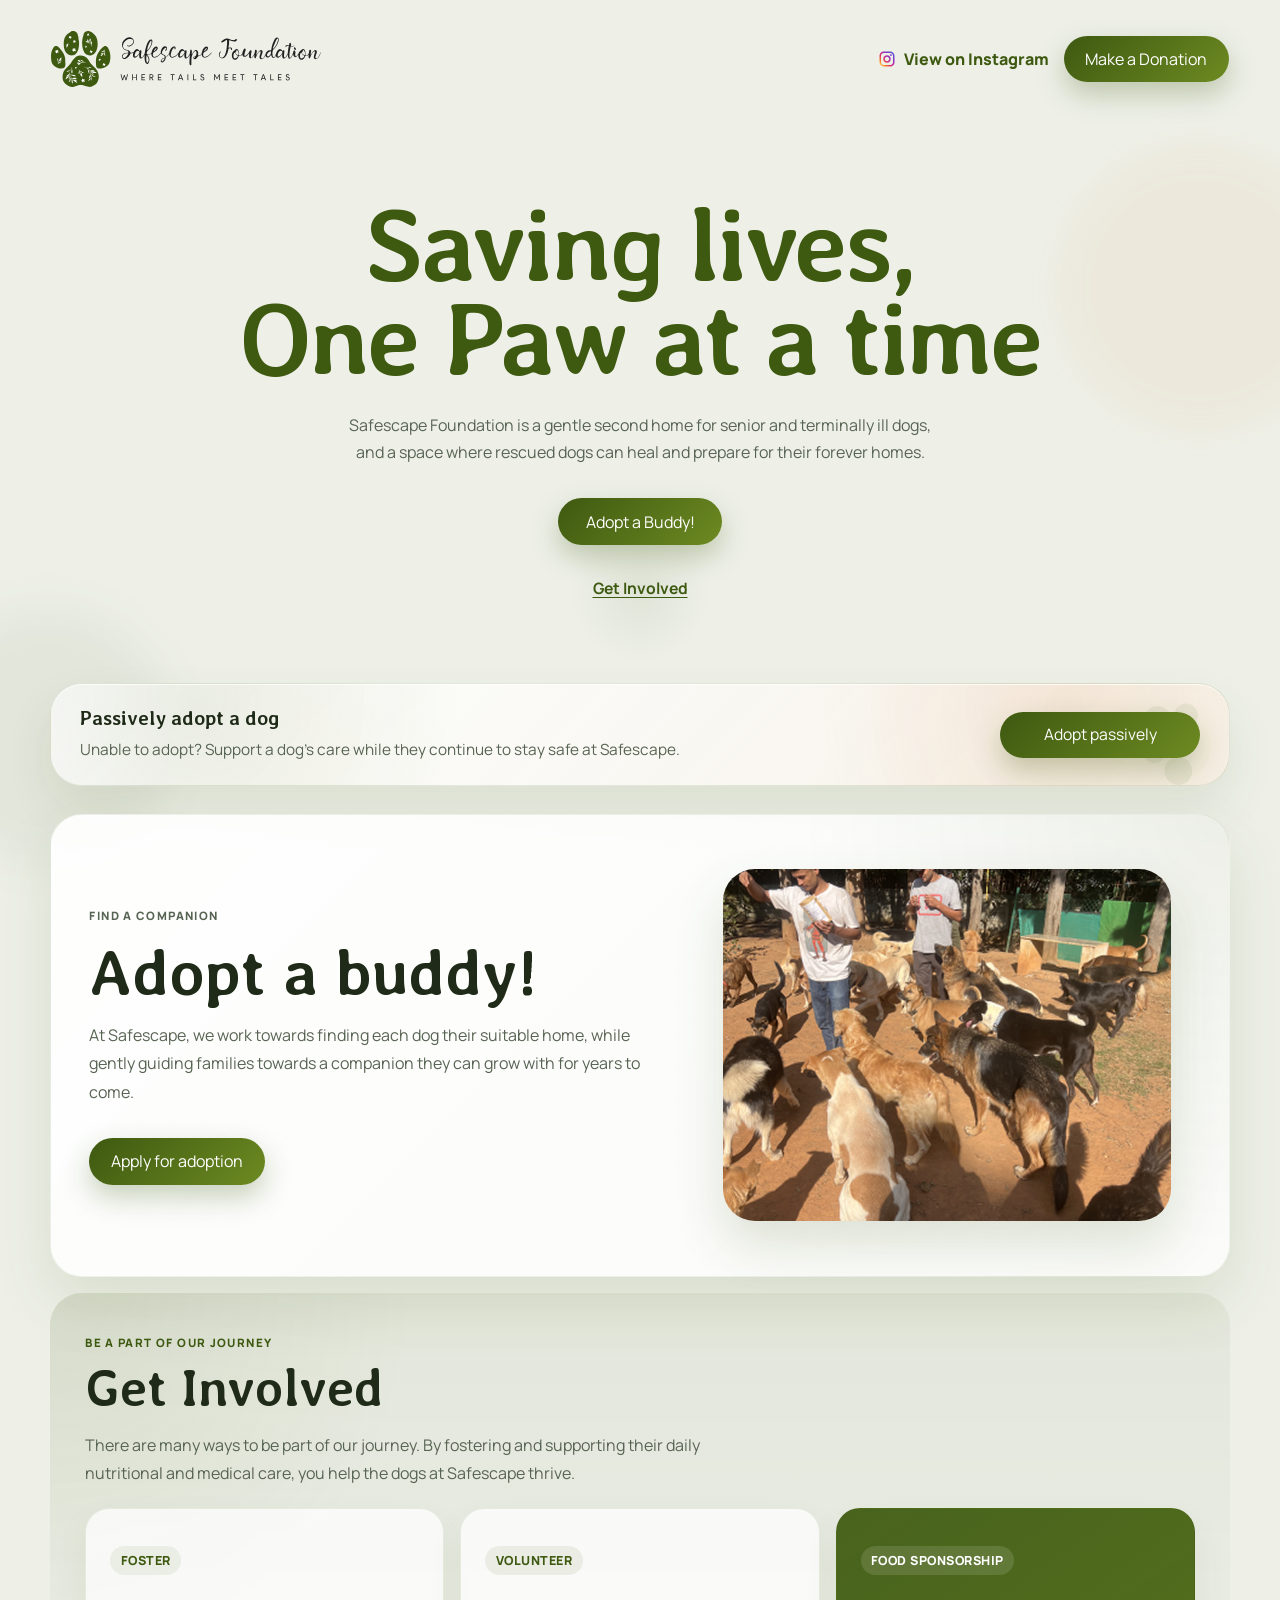
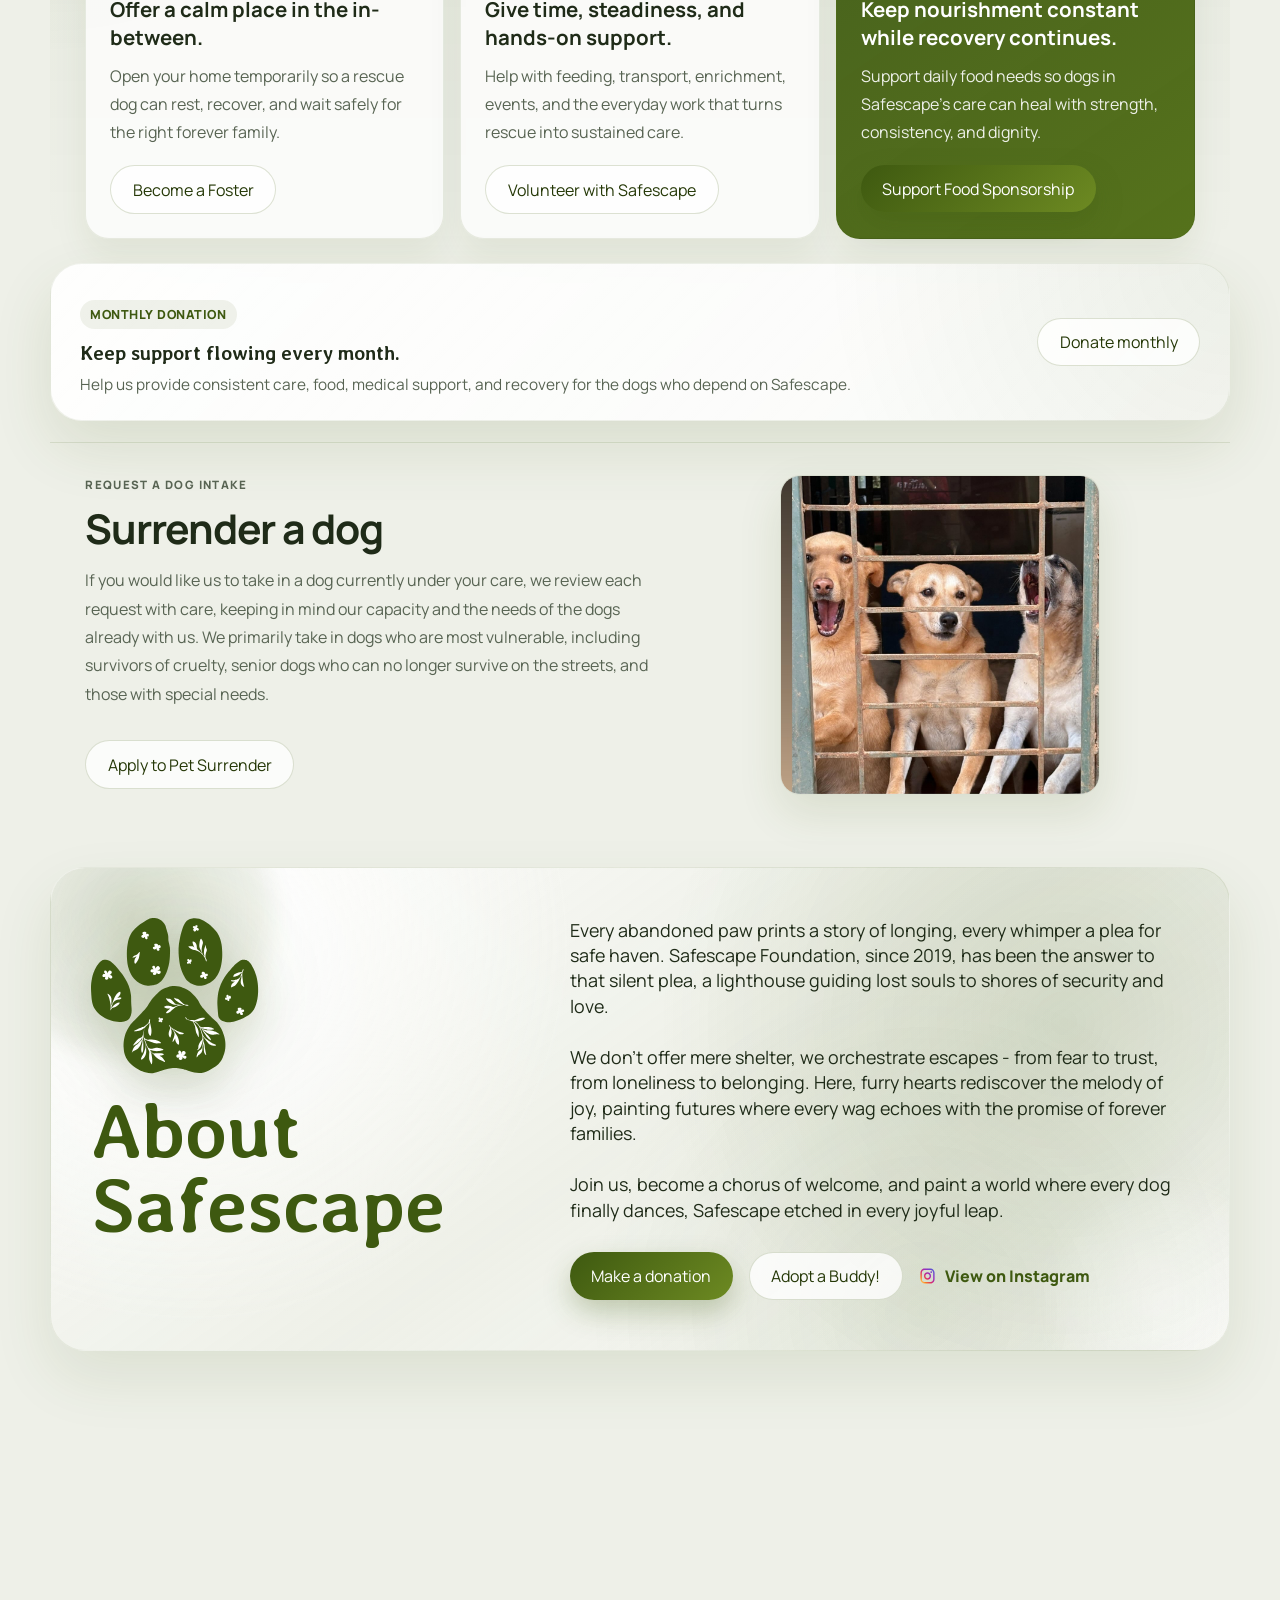
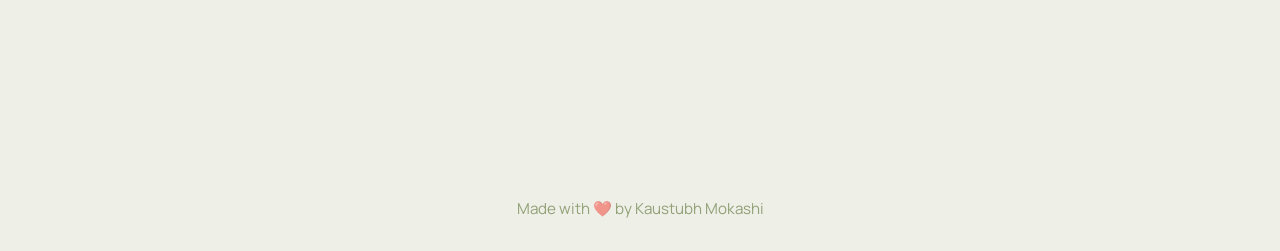
==== commit fbb6a6dc: "make passive adoption single cta primary" ====
--- a/index.html
+++ b/index.html
@@ -15,7 +15,7 @@
       href="https://fonts.googleapis.com/css2?family=Averia+Libre:wght@400;700&family=Manrope:wght@400;500;600;700;800&display=swap"
       rel="stylesheet"
     />
-    <link rel="stylesheet" href="styles.css?v=20260420_16" />
+    <link rel="stylesheet" href="styles.css?v=20260420_19" />
   </head>
   <body>
     <div class="page-shell">
@@ -243,8 +243,8 @@
       <div id="pet-dialog-content"></div>
     </dialog>
 
-    <script src="js/site-config.js?v=20260420_16"></script>
-    <script src="js/site-data.js?v=20260420_16"></script>
-    <script src="js/main.js?v=20260420_16"></script>
+    <script src="js/site-config.js?v=20260420_19"></script>
+    <script src="js/site-data.js?v=20260420_19"></script>
+    <script src="js/main.js?v=20260420_19"></script>
   </body>
 </html>
--- a/styles.css
+++ b/styles.css
@@ -1410,6 +1410,33 @@
     box-shadow 0.18s ease;
 }
 
+.passive-story-toast {
+  position: fixed;
+  left: 50%;
+  bottom: 1.4rem;
+  z-index: 1200;
+  max-width: min(90vw, 28rem);
+  padding: 0.85rem 1.1rem;
+  border-radius: 999px;
+  background: rgba(34, 49, 10, 0.96);
+  color: #fff;
+  font-size: 0.98rem;
+  line-height: 1.35;
+  letter-spacing: 0.01em;
+  box-shadow: 0 18px 34px rgba(34, 49, 10, 0.22);
+  transform: translate(-50%, 1rem);
+  opacity: 0;
+  pointer-events: none;
+  transition:
+    opacity 0.2s ease,
+    transform 0.2s ease;
+}
+
+.passive-story-toast.is-visible {
+  opacity: 1;
+  transform: translate(-50%, 0);
+}
+
 .passive-story-share:hover,
 .passive-story-share:focus-visible {
   transform: translateY(-1px);
@@ -1443,6 +1470,7 @@
   margin: 0;
   width: 100%;
   height: 100%;
+  position: relative;
   overflow: hidden;
   border-radius: inherit;
 }
@@ -3782,6 +3810,13 @@
     height: 2.6rem;
   }
 
+  .passive-story-toast {
+    bottom: 1rem;
+    max-width: calc(100vw - 2rem);
+    padding: 0.75rem 0.95rem;
+    font-size: 0.9rem;
+  }
+
   .passive-story-actions {
     gap: 0.7rem;
   }
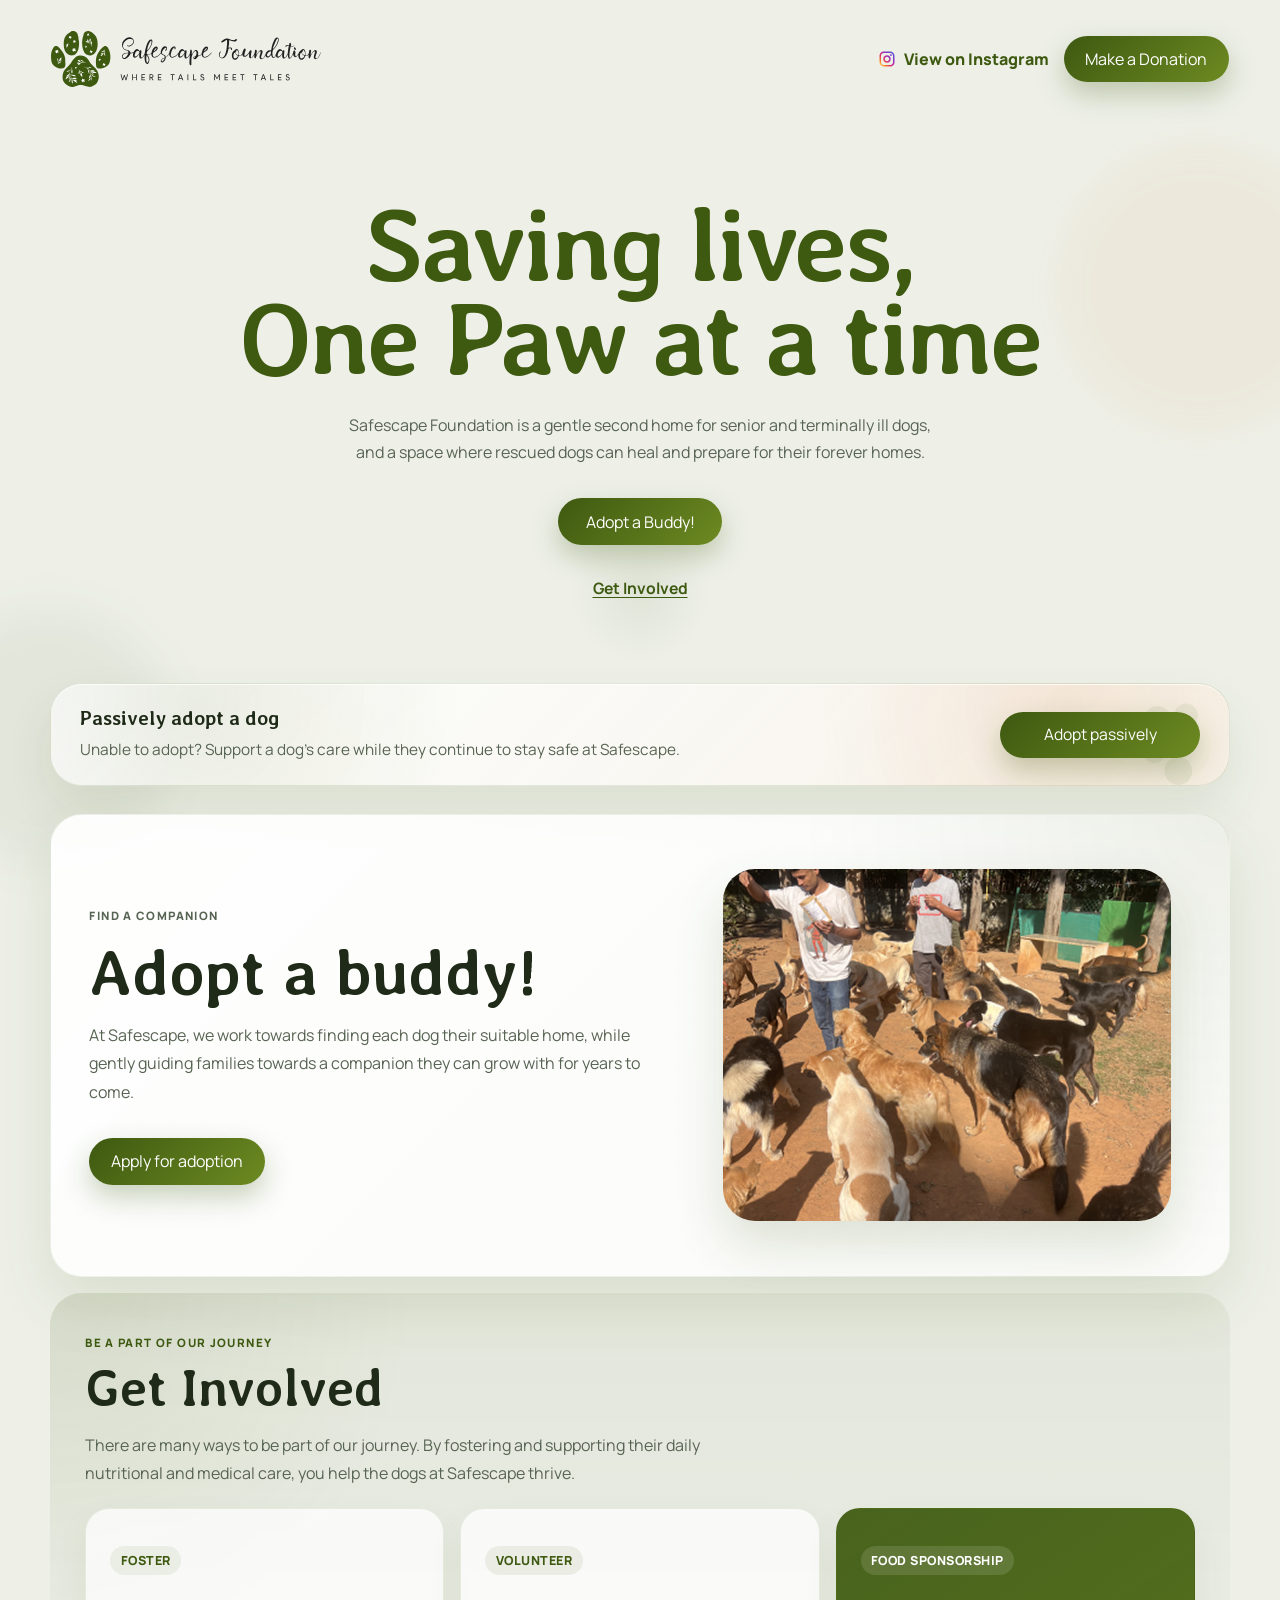
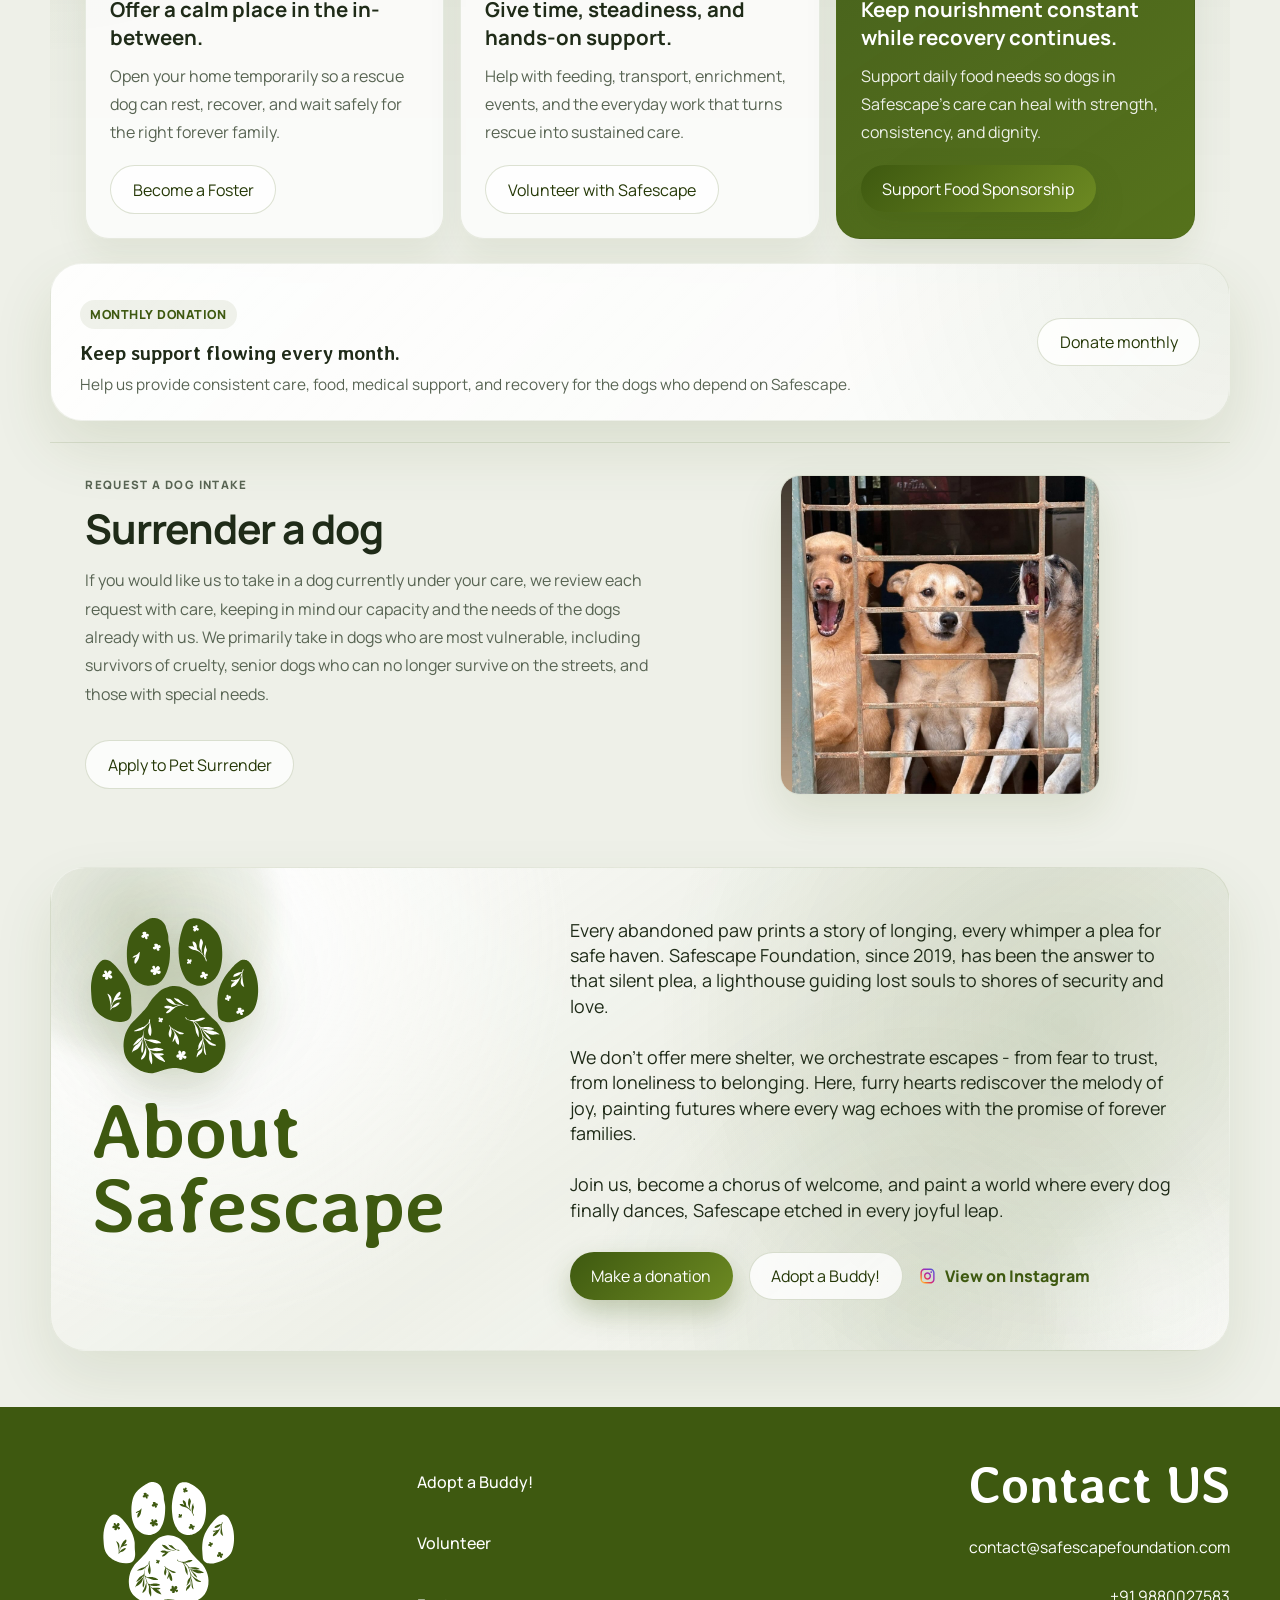
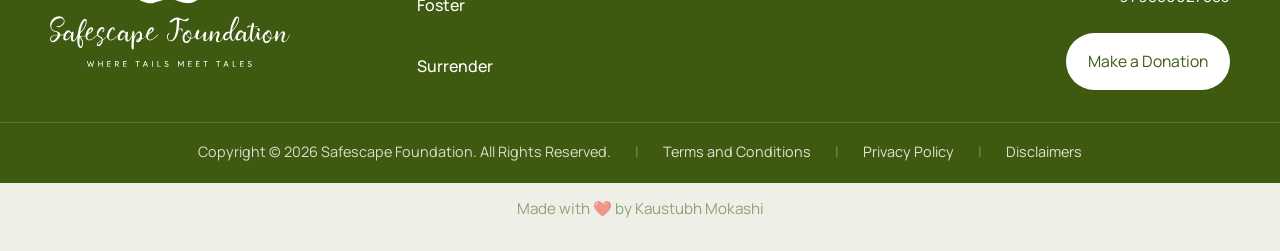
==== commit 706e7844: "shrink passive story share icon" ====
--- a/index.html
+++ b/index.html
@@ -15,7 +15,7 @@
       href="https://fonts.googleapis.com/css2?family=Averia+Libre:wght@400;700&family=Manrope:wght@400;500;600;700;800&display=swap"
       rel="stylesheet"
     />
-    <link rel="stylesheet" href="styles.css?v=20260420_19" />
+    <link rel="stylesheet" href="styles.css?v=20260420_20" />
   </head>
   <body>
     <div class="page-shell">
@@ -243,8 +243,8 @@
       <div id="pet-dialog-content"></div>
     </dialog>
 
-    <script src="js/site-config.js?v=20260420_19"></script>
-    <script src="js/site-data.js?v=20260420_19"></script>
-    <script src="js/main.js?v=20260420_19"></script>
+    <script src="js/site-config.js?v=20260420_20"></script>
+    <script src="js/site-data.js?v=20260420_20"></script>
+    <script src="js/main.js?v=20260420_20"></script>
   </body>
 </html>
--- a/styles.css
+++ b/styles.css
@@ -1444,8 +1444,8 @@
 }
 
 .passive-story-share img {
-  width: 1.1rem;
-  height: 1.1rem;
+  width: 16px;
+  height: 16px;
   display: block;
   filter: brightness(0) saturate(100%) invert(19%) sepia(29%) saturate(1384%) hue-rotate(42deg) brightness(88%) contrast(93%);
 }
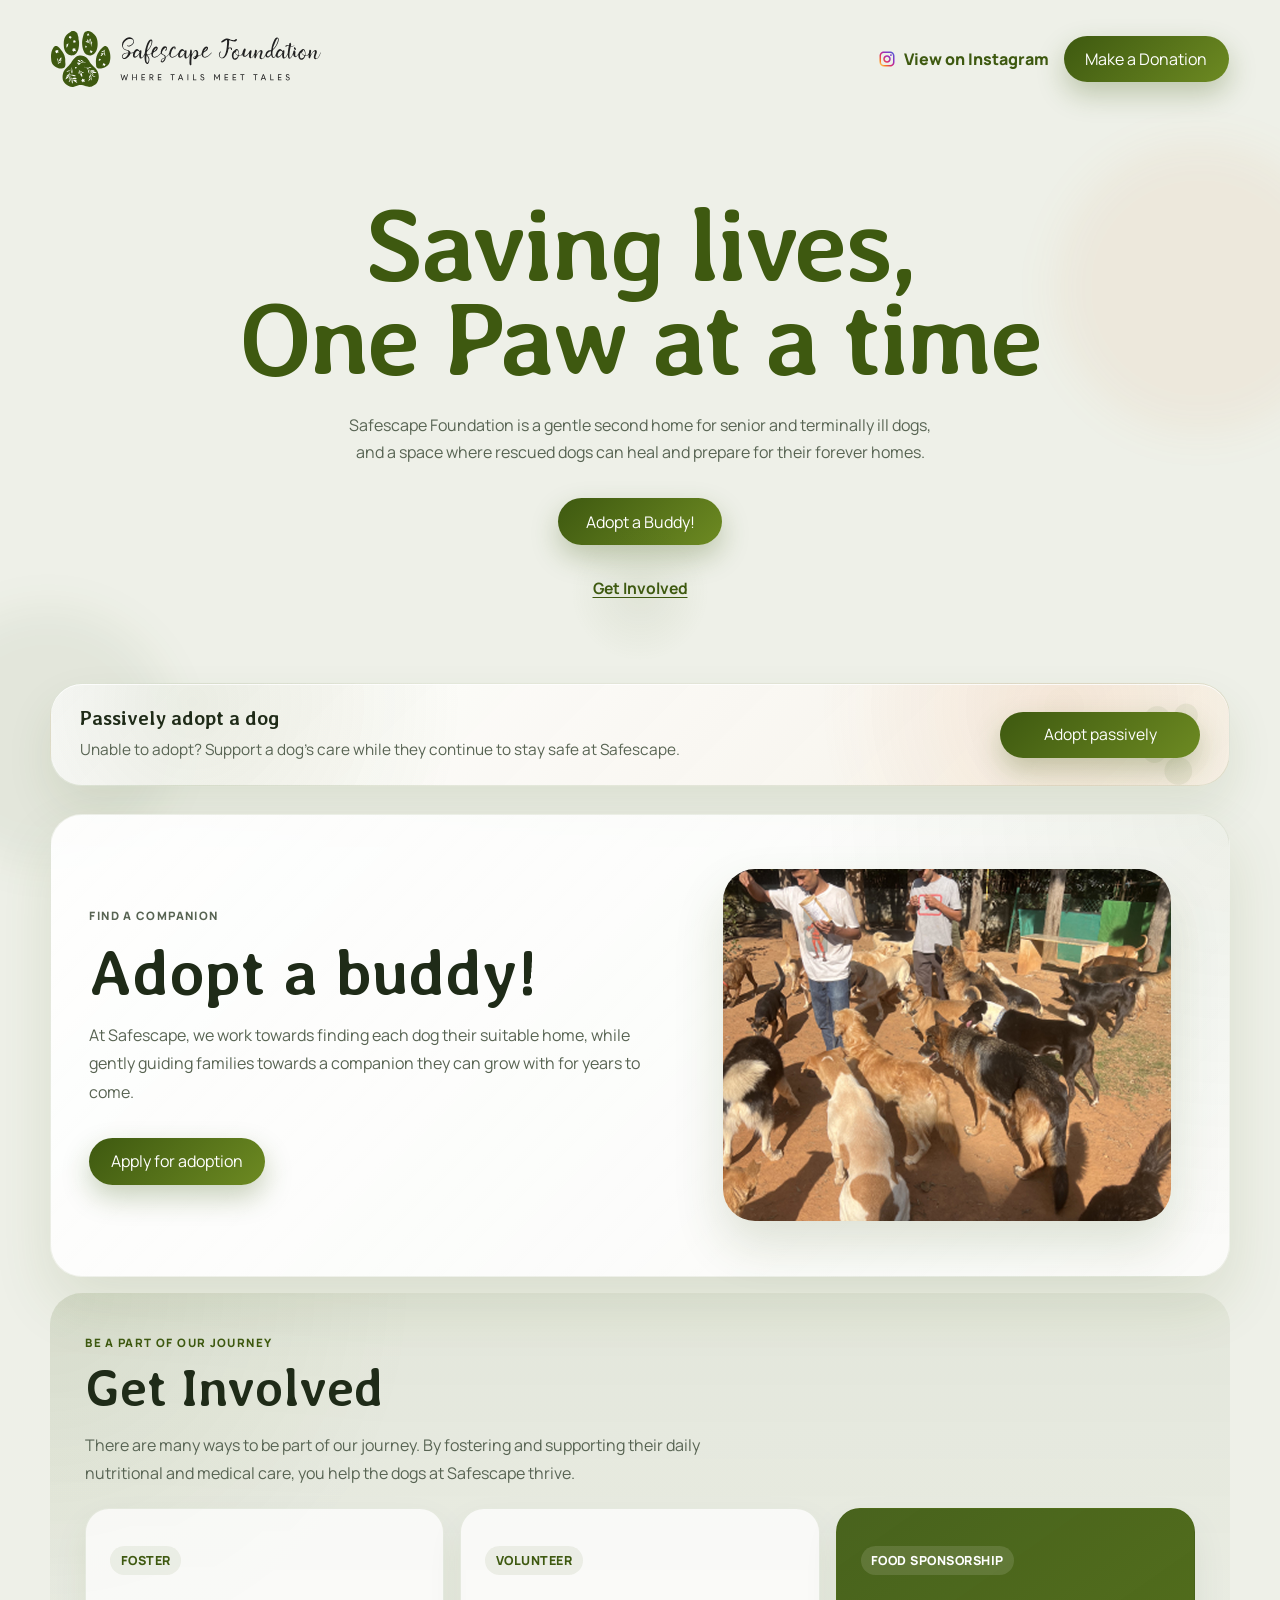
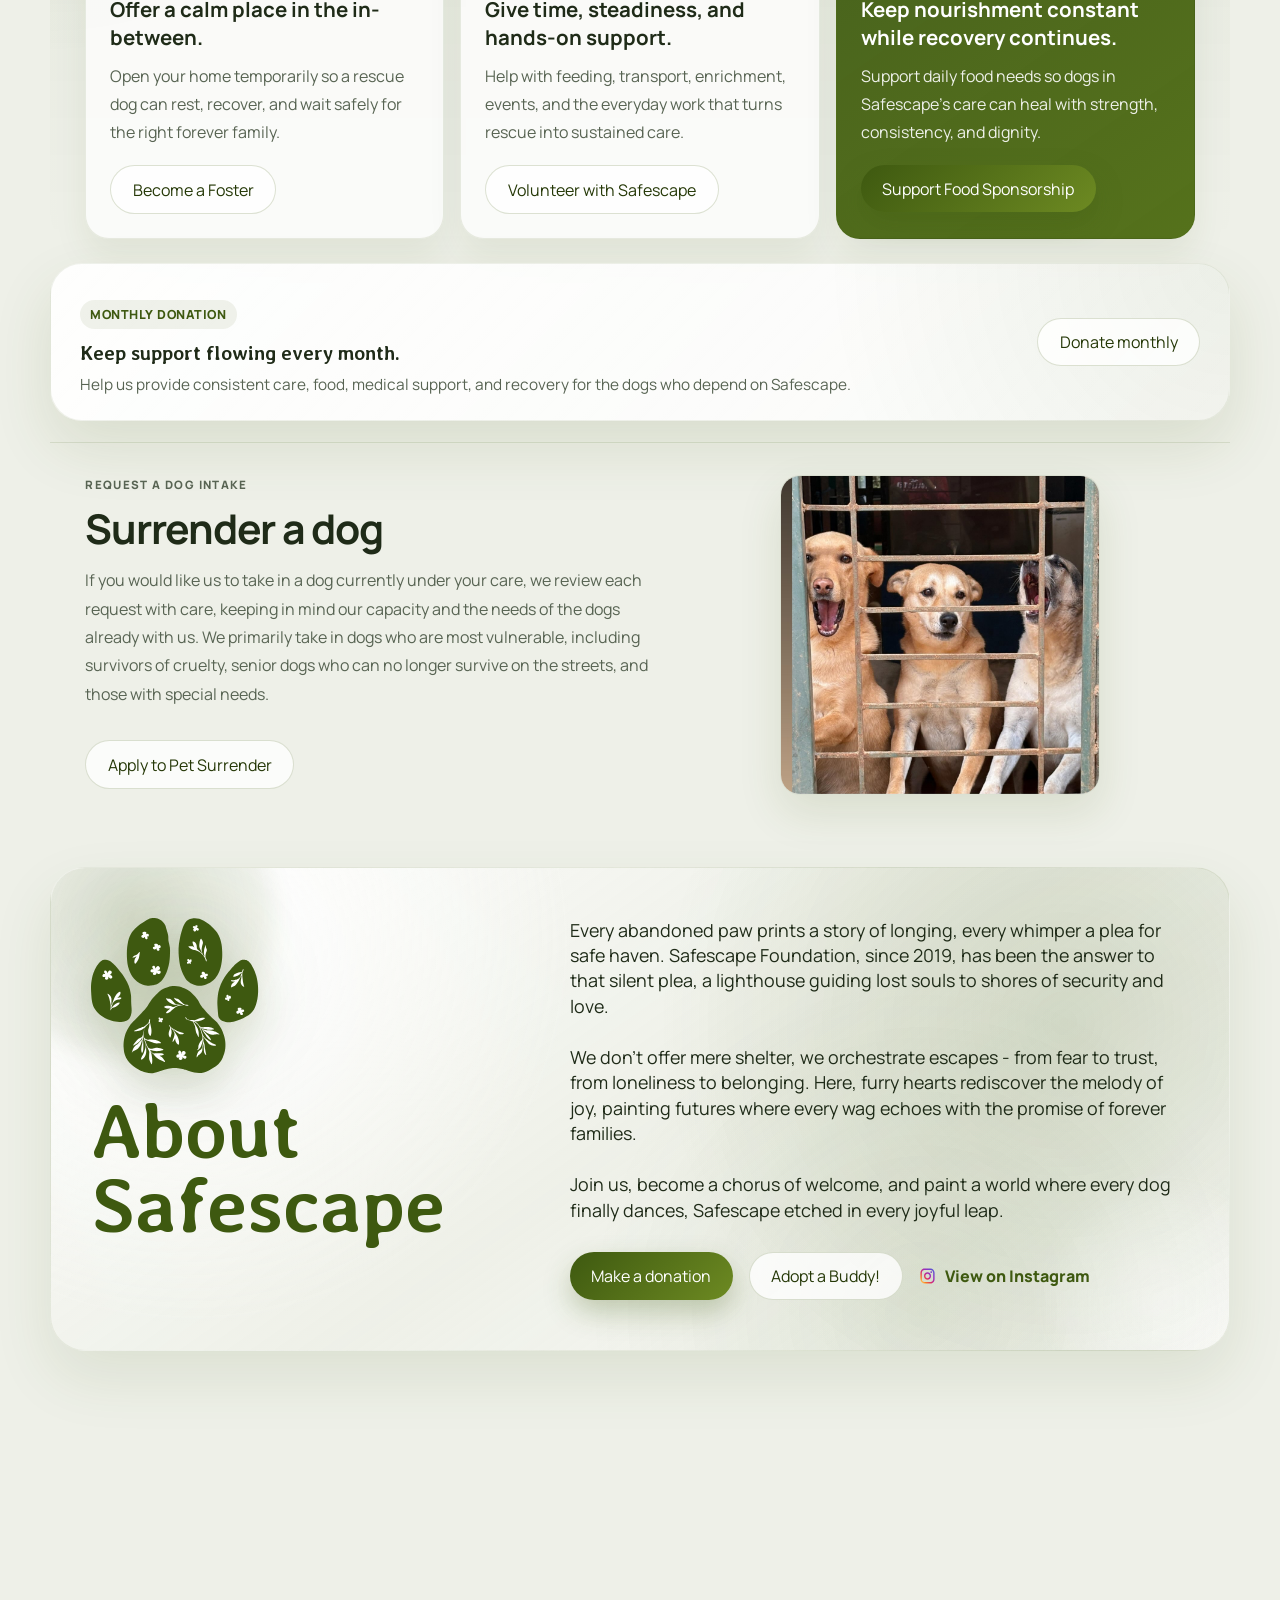
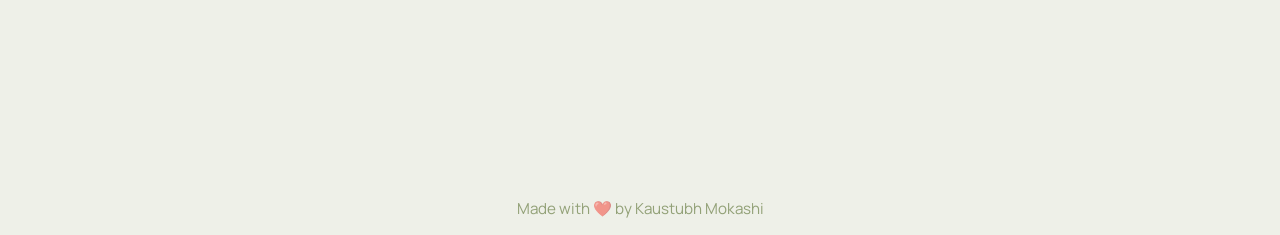
==== commit 3a78f012: "tune passive share button sizing" ====
--- a/index.html
+++ b/index.html
@@ -15,7 +15,7 @@
       href="https://fonts.googleapis.com/css2?family=Averia+Libre:wght@400;700&family=Manrope:wght@400;500;600;700;800&display=swap"
       rel="stylesheet"
     />
-    <link rel="stylesheet" href="styles.css?v=20260420_20" />
+    <link rel="stylesheet" href="styles.css?v=20260420_21" />
   </head>
   <body>
     <div class="page-shell">
@@ -243,8 +243,8 @@
       <div id="pet-dialog-content"></div>
     </dialog>
 
-    <script src="js/site-config.js?v=20260420_20"></script>
-    <script src="js/site-data.js?v=20260420_20"></script>
-    <script src="js/main.js?v=20260420_20"></script>
+    <script src="js/site-config.js?v=20260420_21"></script>
+    <script src="js/site-data.js?v=20260420_21"></script>
+    <script src="js/main.js?v=20260420_21"></script>
   </body>
 </html>
--- a/styles.css
+++ b/styles.css
@@ -1444,8 +1444,8 @@
 }
 
 .passive-story-share img {
-  width: 16px;
-  height: 16px;
+  width: 8px;
+  height: 8px;
   display: block;
   filter: brightness(0) saturate(100%) invert(19%) sepia(29%) saturate(1384%) hue-rotate(42deg) brightness(88%) contrast(93%);
 }
@@ -1491,7 +1491,7 @@
   gap: 0.65rem;
   overflow-x: auto;
   overflow-y: visible;
-  padding: 0.35rem 0.15rem 0.55rem;
+  padding: 0.35rem 0.15rem 0.95rem;
   scrollbar-width: thin;
   scroll-snap-type: x proximity;
 }
@@ -3792,6 +3792,7 @@
 
   .passive-story-carousel-thumbs {
     gap: 0.45rem;
+    padding-bottom: 0.9rem;
   }
 
   .passive-story-carousel-thumb {
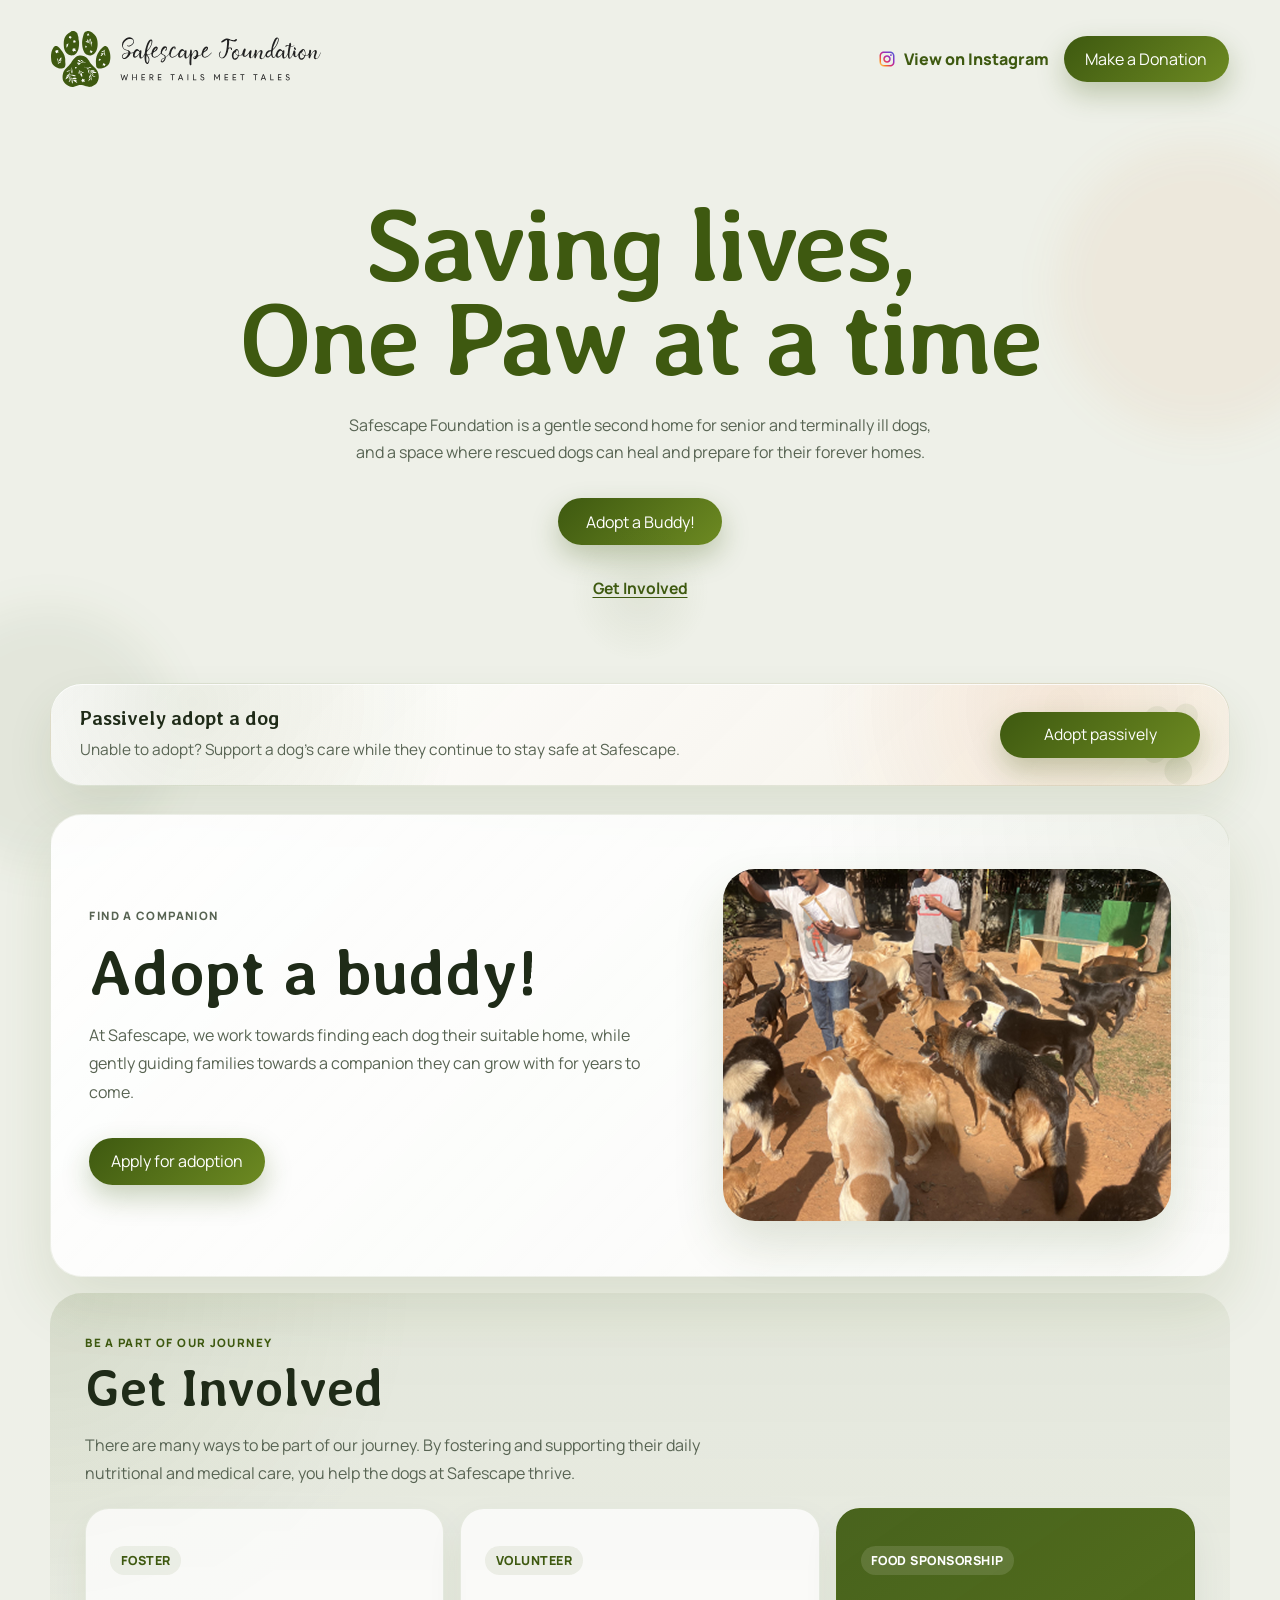
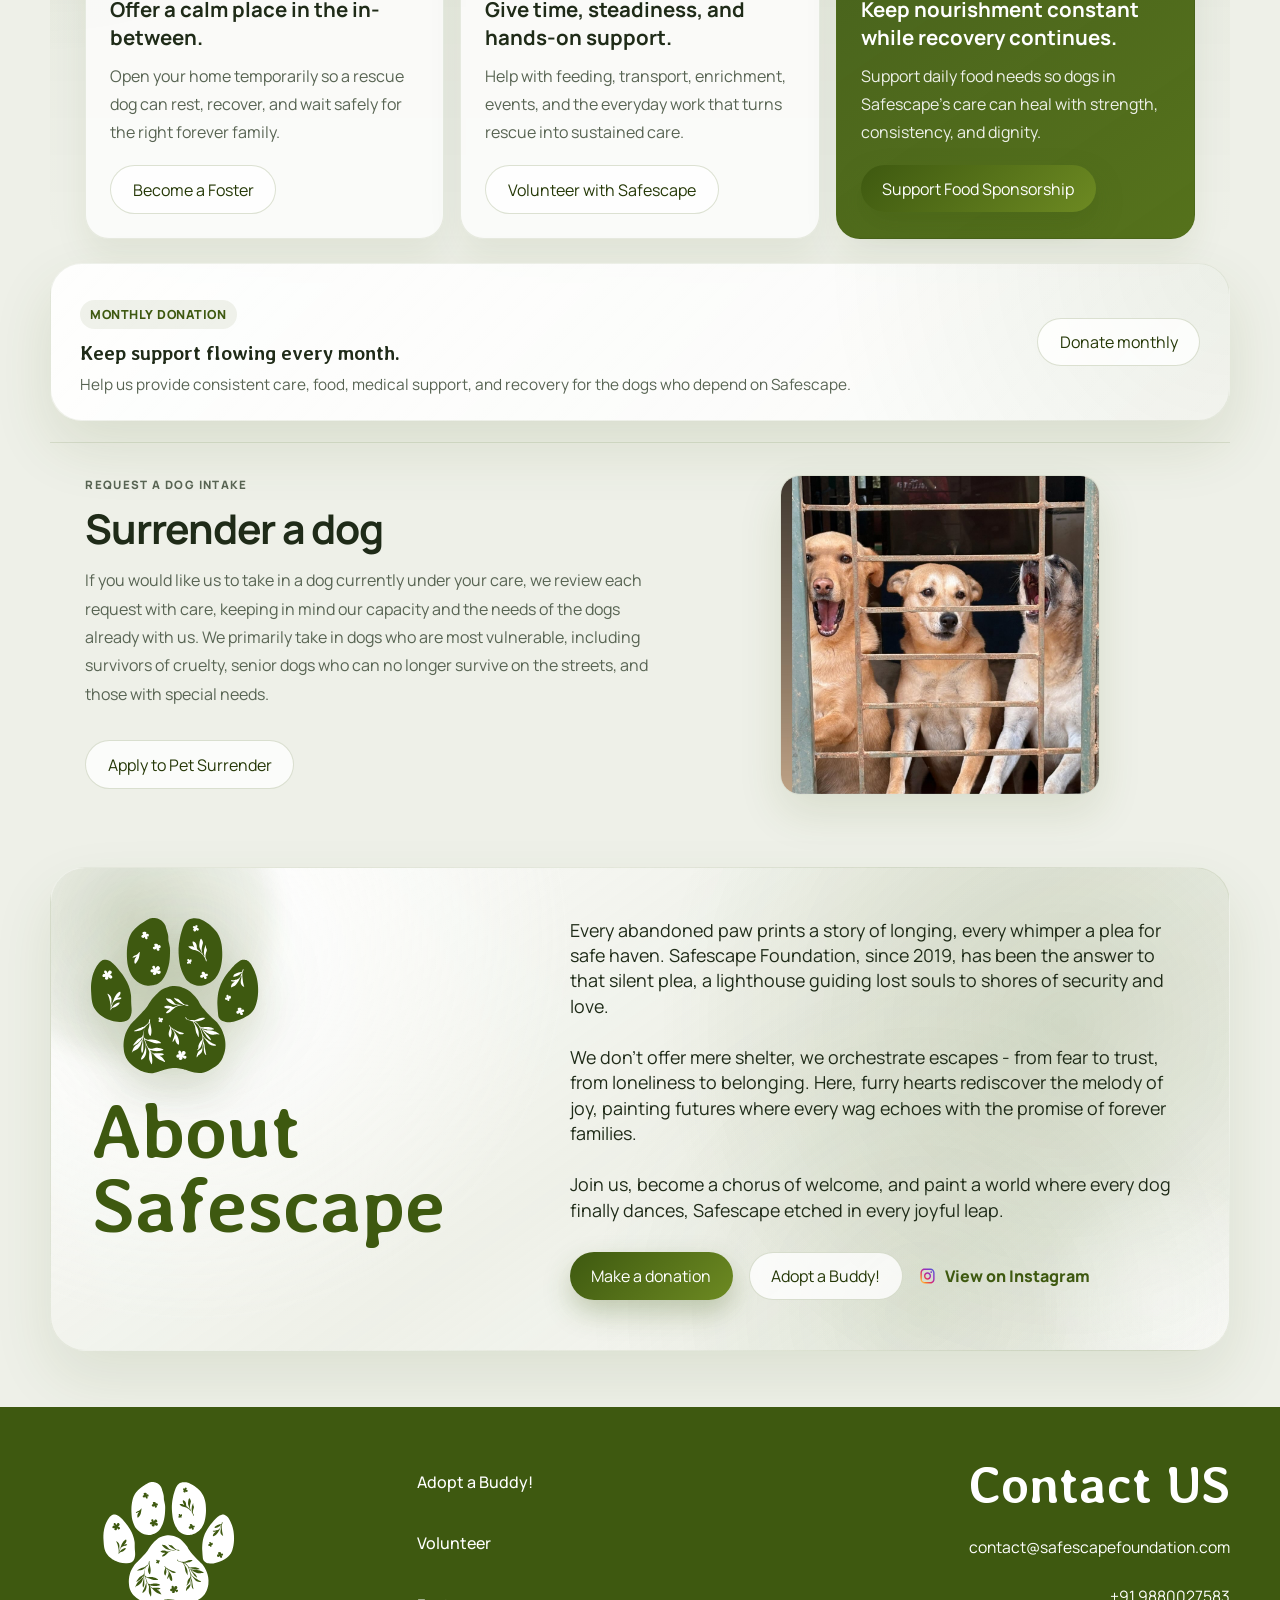
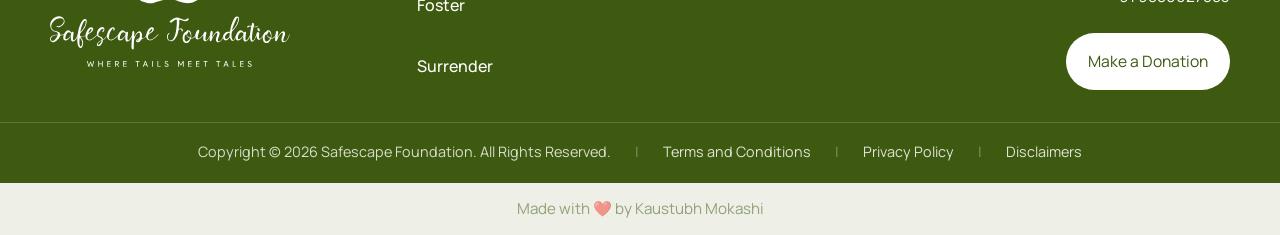
==== commit 2486531e: "tune passive adoption story layout" ====
--- a/index.html
+++ b/index.html
@@ -15,7 +15,7 @@
       href="https://fonts.googleapis.com/css2?family=Averia+Libre:wght@400;700&family=Manrope:wght@400;500;600;700;800&display=swap"
       rel="stylesheet"
     />
-    <link rel="stylesheet" href="styles.css?v=20260420_21" />
+    <link rel="stylesheet" href="styles.css?v=20260420_24" />
   </head>
   <body>
     <div class="page-shell">
@@ -243,8 +243,8 @@
       <div id="pet-dialog-content"></div>
     </dialog>
 
-    <script src="js/site-config.js?v=20260420_21"></script>
-    <script src="js/site-data.js?v=20260420_21"></script>
-    <script src="js/main.js?v=20260420_21"></script>
+    <script src="js/site-config.js?v=20260420_24"></script>
+    <script src="js/site-data.js?v=20260420_24"></script>
+    <script src="js/main.js?v=20260420_24"></script>
   </body>
 </html>
--- a/styles.css
+++ b/styles.css
@@ -1444,9 +1444,11 @@
 }
 
 .passive-story-share img {
-  width: 8px;
-  height: 8px;
+  width: 16px;
+  height: 16px;
   display: block;
+  transform: scale(0.5);
+  transform-origin: center;
   filter: brightness(0) saturate(100%) invert(19%) sepia(29%) saturate(1384%) hue-rotate(42deg) brightness(88%) contrast(93%);
 }
 
@@ -1491,7 +1493,7 @@
   gap: 0.65rem;
   overflow-x: auto;
   overflow-y: visible;
-  padding: 0.35rem 0.15rem 0.95rem;
+  padding: 0.35rem 0.15rem 1.55rem;
   scrollbar-width: thin;
   scroll-snap-type: x proximity;
 }
@@ -3792,7 +3794,7 @@
 
   .passive-story-carousel-thumbs {
     gap: 0.45rem;
-    padding-bottom: 0.9rem;
+    padding-bottom: 1.35rem;
   }
 
   .passive-story-carousel-thumb {
